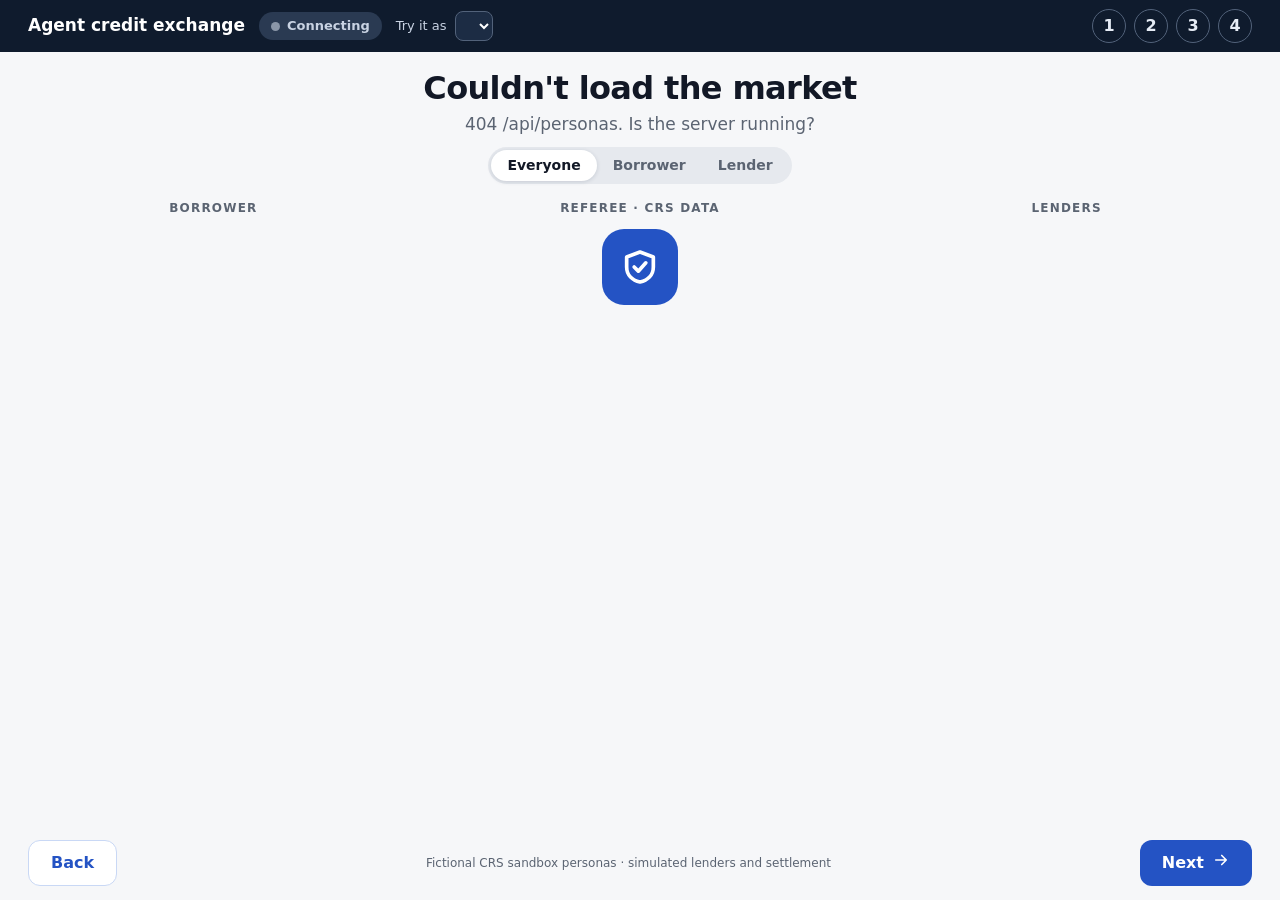
==== app/static/demo.html @ ab5f2fef "Demo: compact lender tiles so the seven-lender market fits a laptop screen Co-Authored-By: Claude Op" ====
<!doctype html>
<html lang="en">
<head>
<meta charset="utf-8">
<meta name="viewport" content="width=device-width, initial-scale=1, viewport-fit=cover">
<meta name="theme-color" content="#0F1B2D">
<title>Agent credit exchange: demo</title>
<style>
  :root { --bg:#F6F7F9; --card:#fff; --ink:#121826; --mute:#5B6472; --line:#E3E6EB; --blue:#2453C4; --blue-soft:#E7EEFB;
          --green:#157347; --green-soft:#EAF6EF; --red:#B4232B; --red-soft:#FDECEC; --navy:#0F1B2D; --ios-blue:#0A66D8; }
  * { box-sizing:border-box; }
  html, body { height:100%; }
  body { margin:0; background:var(--bg); color:var(--ink); font:16px/1.4 system-ui,-apple-system,"Segoe UI",Roboto,sans-serif;
         display:flex; flex-direction:column; overflow:hidden; }
  header { background:var(--navy); color:#fff; padding:9px 28px; display:flex; align-items:center; gap:14px; flex-wrap:wrap; }
  header .brand { font-weight:800; font-size:17px; }
  header label { display:flex; align-items:center; gap:8px; font-size:13px; color:#C9D3E3; }
  header select { font:inherit; font-size:14px; padding:5px 8px; border-radius:8px; border:1px solid #52627A; background:#1C2C44; color:#fff; max-width:270px; }
  nav { display:flex; gap:8px; margin-left:auto; }
  nav button { width:34px; height:34px; border-radius:50%; border:1px solid #52627A; background:transparent; color:#E6ECF5; font:inherit; font-weight:700; cursor:pointer; }
  nav button[aria-current="step"] { background:#fff; color:var(--navy); border-color:#fff; }
  #src { display:inline-flex; align-items:center; gap:7px; font-size:13px; font-weight:700; padding:5px 12px; border-radius:99px; background:#2A3A52; color:#C9D3E3; }
  #src i { width:9px; height:9px; border-radius:50%; background:#8A96A8; }
  #src.live { background:#E3F5EA; color:#0E5233; } #src.live i { background:#1F9D55; animation:blink 1.6s infinite; }
  @keyframes blink { 50% { opacity:.3; } }
  .intro { text-align:center; padding:14px 20px 0; }
  .intro h1 { margin:0; font-size:32px; font-weight:800; letter-spacing:-.02em; }
  .intro p { margin:2px 0 0; font-size:17px; color:var(--mute); }
  .seg { display:inline-flex; background:#E6E9EE; border-radius:99px; padding:3px; margin-top:10px; }
  .seg button { font:inherit; font-size:14px; font-weight:700; border:0; background:transparent; color:var(--mute); padding:6px 16px; border-radius:99px; cursor:pointer; }
  .seg button[aria-pressed="true"] { background:#fff; color:var(--ink); box-shadow:0 1px 4px rgba(16,36,62,.15); }
  main { flex:1; min-height:0; width:100%; max-width:1300px; margin:0 auto; padding:16px 28px;
         display:grid; grid-template-columns:1fr 1.15fr 1fr; gap:28px; align-items:start; }
  .lane { display:flex; flex-direction:column; gap:12px; align-items:stretch; }
  .lane-t { text-align:center; font-size:12px; font-weight:700; letter-spacing:.1em; text-transform:uppercase; color:var(--mute); }
  footer { display:flex; align-items:center; justify-content:space-between; gap:12px; padding:6px 28px 14px; max-width:1300px; width:100%; margin:0 auto; }
  footer .fine { font-size:12px; color:var(--mute); }
  footer button { font:inherit; font-weight:700; min-height:46px; padding:0 22px; border-radius:12px; cursor:pointer; }
  #next { background:var(--blue); color:#fff; border:0; display:inline-flex; gap:8px; align-items:center; }
  #back { background:#fff; color:var(--blue); border:1px solid #C9D8F5; }
  body[data-view="b"] main, body[data-view="l"] main { display:none; }
  #persp, #phoneView { flex:1; min-height:0; display:none; align-items:center; justify-content:center; padding:8px 28px; }
  body[data-view="l"] #persp { display:flex; }
  body[data-view="b"] #phoneView { display:flex; gap:44px; }
  body[data-view="b"] #steps { visibility:hidden; } body[data-view="b"] footer { display:none; }
  body[data-view="b"] #phoneView { align-items:stretch; padding:12px 28px 18px; }
  @media (max-width:1000px) { body { overflow:auto; display:block; } main { grid-template-columns:1fr; } body[data-view="b"] #phoneView { flex-direction:column; } }

  /* everyone view */
  .tile { position:relative; background:var(--card); border:1px solid var(--line); border-radius:16px; padding:12px 16px;
          display:flex; align-items:center; gap:12px; transition:opacity .6s, filter .6s, border-color .6s, background .6s; }
  .tile.ok { border:2px solid var(--green); } .tile.bad { border:2px solid var(--red); }
  .tile.warn { border:2px solid #C98A00; background:#FFF8E6; }
  .tile.dead { opacity:.4; filter:grayscale(1); } .tile.won { border:2px solid var(--green); background:var(--green-soft); }
  .ico { width:44px; height:44px; border-radius:12px; display:flex; align-items:center; justify-content:center; flex-shrink:0; background:var(--blue-soft); color:var(--blue); }
  .ico.round { border-radius:50%; } .ico.grey { background:#EEF0F3; color:var(--mute); } .ico.red { background:var(--red-soft); color:var(--red); }
  .tname { font-weight:700; font-size:16px; } .tsub { font-size:13px; color:var(--mute); }
  .big { font-size:30px; font-weight:800; letter-spacing:-.02em; margin-left:auto; }
  .say { font-size:14px; font-style:italic; }
  /* the market has up to seven lenders: compact tiles so they all fit on a laptop screen */
  #L { gap:8px; } #L .tile { padding:7px 14px; } #L .ico { width:34px; height:34px; border-radius:10px; }
  #L .tname { font-size:15px; } #L .big { font-size:23px; } #L .tile .stamp { font-size:13px; top:-9px; }
  #hub { align-self:center; display:flex; flex-direction:column; align-items:center; gap:5px; }
  #hub .shield { width:76px; height:76px; border-radius:22px; background:var(--blue); color:#fff; display:flex; align-items:center; justify-content:center; transition:background .5s; }
  #hub.bad .shield { background:var(--red); } #hub.good .shield { background:var(--green); }
  #hubSt { font-size:15px; font-weight:700; color:var(--mute); min-height:21px; }
  .panel { background:var(--card); border:1px solid var(--line); border-radius:16px; padding:12px 16px; position:relative; }
  .grid { display:grid; gap:9px 8px; align-items:center; }
  .grid .lbl { display:flex; align-items:center; gap:10px; font-weight:600; font-size:15px; }
  .grid .lbl .ico { width:34px; height:34px; border-radius:10px; }
  .grid .hd { text-align:center; font-size:13px; font-weight:700; color:var(--mute); }
  .res { display:flex; flex-direction:column; align-items:center; font-size:12px; color:var(--mute); }
  .badge { width:32px; height:32px; border-radius:50%; display:flex; align-items:center; justify-content:center; background:#EEF0F3; color:var(--mute); flex-shrink:0; }
  .badge.good { background:var(--green); color:#fff; } .badge.bad { background:var(--red); color:#fff; }
  .spin { width:20px; height:20px; border-radius:50%; border:3px solid #C9D8F5; border-top-color:var(--blue); animation:spin .8s linear infinite; flex-shrink:0; }
  @keyframes spin { to { transform:rotate(360deg); } }
  .vs { display:flex; align-items:center; justify-content:center; gap:16px; } .vs .n { font-size:38px; font-weight:800; letter-spacing:-.03em; }
  .vs .cap { font-size:13px; color:var(--mute); text-align:center; }
  .doc-h { display:flex; align-items:center; gap:8px; font-weight:700; } .doc-t { font-size:19px; font-weight:800; margin:4px 0 6px; }
  .bars i { display:block; height:7px; border-radius:4px; background:#EEF0F3; margin:5px 0; } .bars i:nth-child(2) { width:85%; } .bars i:nth-child(3) { width:60%; }
  .hidden-line { color:#FBFBFB; font-size:7px; line-height:1.3; transition:all 1.4s ease; border-radius:10px; }
  .hidden-line.shown { color:#7E1218; font-size:14px; font-weight:600; background:var(--red-soft); padding:8px 10px; margin-top:4px; }
  .doc-cap { display:flex; align-items:center; gap:6px; margin-top:8px; font-size:13px; font-weight:700; color:var(--mute); } .doc-cap.alarm { color:var(--red); }
  .thread { display:flex; flex-direction:column; gap:6px; }
  .thread .hd { display:flex; justify-content:space-between; font-size:12px; font-weight:700; letter-spacing:.06em; text-transform:uppercase; color:var(--mute); }
  .bub { max-width:85%; padding:5px 12px; border-radius:14px; font-size:13px; white-space:nowrap; }
  .bub b { font-size:18px; margin-right:6px; }
  .bub.me { align-self:flex-start; background:var(--blue-soft); color:#13306F; border-bottom-left-radius:4px; }
  .bub.them { align-self:flex-end; background:#EEF0F3; border-bottom-right-radius:4px; }
  .bub.yes { background:var(--green); color:#fff; }
  .note { font-size:14px; color:var(--mute); text-align:center; padding:10px; }
  .pill { display:inline-flex; align-items:center; gap:6px; font-size:14px; font-weight:700; padding:4px 12px; border-radius:99px; background:#EEF0F3; }

  /* lender dashboard */
  .dev-wrap { display:flex; flex-direction:column; align-items:center; gap:10px; max-height:100%; }
  .dev-label { display:flex; align-items:center; gap:7px; font-size:12px; font-weight:700; letter-spacing:.1em; text-transform:uppercase; color:var(--mute); }
  .dash { width:820px; max-width:100%; height:440px; border-radius:16px; border:1px solid var(--line); background:#fff; overflow:hidden;
          display:flex; flex-direction:column; box-shadow:0 18px 40px rgba(16,36,62,.14); }
  .dash-top { background:var(--navy); color:#fff; padding:11px 16px; display:flex; align-items:center; gap:10px; font-size:14px; }
  .dash-top span { color:#C9D3E3; } .dash.evil .dash-top { background:#5C1015; }
  .simtag { margin-left:auto; font-size:11px; font-weight:700; color:#6B4700 !important; background:#FFF4D6; border-radius:4px; padding:1px 6px; }
  .dash-body { flex:1; min-height:0; padding:18px; display:grid; grid-template-columns:1fr 1fr; gap:16px; align-items:start; }
  .dcard { border:1px solid var(--line); border-radius:14px; padding:14px 16px; display:flex; flex-direction:column; gap:8px; }
  .dcard h3 { margin:0; font-size:13px; font-weight:700; letter-spacing:.06em; text-transform:uppercase; color:var(--mute); }
  .redact { display:inline-block; background:#121826; color:transparent; border-radius:3px; user-select:none; }
  .kv2 { display:grid; grid-template-columns:1fr auto; gap:6px 12px; font-size:15px; } .kv2 .v { font-weight:700; text-align:right; }
  .verdict-bad { border:2px solid var(--red); background:var(--red-soft); color:#7E1218; }
  .verdict-ok { border:2px solid var(--green); background:var(--green-soft); color:#0E5233; }
  .code { font-family:ui-monospace,Consolas,monospace; font-size:13px; font-weight:700; }
  .p-row { display:flex; align-items:center; gap:10px; }

  /* iPhone */
  .iphone { position:relative; height:100%; max-height:640px; align-self:center; aspect-ratio:9 / 19.3; border-radius:54px; padding:11px;
            background:linear-gradient(145deg, #2B2D31, #0E0F11); box-shadow:0 0 0 2px #3A3C40, 0 24px 60px rgba(16,36,62,.32); flex-shrink:0; }
  .iphone::before { content:""; position:absolute; left:-4px; top:22%; width:4px; height:58px; border-radius:3px 0 0 3px; background:#2B2D31;
                    box-shadow:0 70px 0 #2B2D31; }   /* volume buttons */
  .iphone::after { content:""; position:absolute; right:-4px; top:28%; width:4px; height:86px; border-radius:0 3px 3px 0; background:#2B2D31; } /* side button */
  .screen { position:relative; height:100%; border-radius:44px; overflow:hidden; background:#F2F2F7; display:flex; flex-direction:column;
            font-family:-apple-system,"SF Pro Text",system-ui,"Segoe UI",sans-serif; }
  .island { position:absolute; top:10px; left:50%; transform:translateX(-50%); width:31%; height:26px; border-radius:20px; background:#000; z-index:3; }
  .status { height:46px; flex-shrink:0; display:flex; align-items:flex-end; justify-content:space-between; padding:0 26px 6px 30px; font-size:14px; font-weight:600; }
  .status .ic { display:flex; gap:5px; align-items:center; }
  .app { flex:1; min-height:0; overflow-y:auto; padding:6px 14px 26px; scrollbar-width:none; display:flex; flex-direction:column; gap:10px; }
  .app::-webkit-scrollbar { display:none; } .app > *, #app > div > * { flex-shrink:0; }
  .homebar { position:absolute; bottom:7px; left:50%; transform:translateX(-50%); width:36%; height:5px; border-radius:3px; background:#111; z-index:3; }
  .ios-sub { font-size:13px; color:#6C6C70; }
  .ios-title { font-size:26px; font-weight:800; letter-spacing:-.02em; line-height:1.15; }
  .ios-sec { font-size:12px; font-weight:600; color:#6C6C70; text-transform:uppercase; letter-spacing:.04em; margin:4px 4px -4px; }
  .ios-group { background:#fff; border-radius:13px; overflow:hidden; }
  .ios-row { display:flex; align-items:center; gap:10px; padding:10px 12px; font-size:15px; border-top:.5px solid #E2E2E7; min-height:44px; }
  .ios-row:first-child { border-top:0; }
  .ios-row .k { flex:1; } .ios-row .v { font-weight:700; }
  .stepper { display:flex; align-items:center; gap:8px; }
  .stepper button { width:30px; height:30px; border-radius:50%; border:0; background:#E9E9EE; font-size:18px; font-weight:700; color:var(--ios-blue); cursor:pointer; }
  input[type=range] { width:100%; accent-color:var(--ios-blue); }
  .ios-row select { font:inherit; border:0; background:transparent; color:var(--ios-blue); font-weight:600; text-align:right; }
  .switch { position:relative; width:46px; height:28px; flex-shrink:0; }
  .switch input { opacity:0; width:100%; height:100%; margin:0; position:absolute; cursor:pointer; z-index:1; }
  .switch span { position:absolute; inset:0; border-radius:99px; background:#E9E9EA; transition:background .3s; }
  .switch span::after { content:""; position:absolute; top:2px; left:2px; width:24px; height:24px; border-radius:50%; background:#fff; box-shadow:0 2px 4px rgba(0,0,0,.2); transition:left .3s; }
  .switch input:checked + span { background:#34C759; } .switch input:checked + span::after { left:20px; }
  .switch input:focus-visible + span { outline:2px solid var(--ios-blue); outline-offset:2px; }
  .ios-btn { font:inherit; font-size:17px; font-weight:700; border:0; border-radius:14px; background:var(--ios-blue); color:#fff; min-height:50px; cursor:pointer; }
  .ios-btn:disabled { opacity:.45; cursor:default; }
  .ios-btn.dock { position:sticky; bottom:0; box-shadow:0 -10px 16px #F2F2F7, 0 6px 14px rgba(10,102,216,.3); }
  .ios-row { padding:8px 12px; min-height:42px; }
  .ios-btn.ghost { background:#fff; color:var(--ios-blue); }
  .wants { display:flex; flex-wrap:wrap; gap:5px; }
  .wants span { font-size:12px; font-weight:700; background:#fff; border-radius:99px; padding:3px 9px; }
  .steps .ios-row .st { width:24px; height:24px; display:flex; align-items:center; justify-content:center; flex-shrink:0; }
  .steps .done { color:#34C759; } .steps .fail { color:#FF3B30; } .steps .wait { width:12px; height:12px; border-radius:50%; border:2px solid #C7C7CC; }
  .steps .ios-row.off { color:#A1A1A6; }
  .orow b { margin-left:auto; } .orow.dead { color:#A1A1A6; } .orow .red { color:#FF3B30; }
  .alert { background:#FFF0EF; border:1.5px solid #FF3B30; color:#8E1C14; border-radius:13px; padding:10px 12px; font-size:14px; }
  .good-card { background:#fff; border:2px solid #34C759; border-radius:13px; padding:12px; }
  .big-pay { font-size:38px; font-weight:800; letter-spacing:-.03em; line-height:1.1; }

  /* iMessage-style chat with the agent */
  .app.chatmode { padding:0; overflow:hidden; gap:0; }
  /* colors as tokens so the phone can follow the iPhone's own light/dark setting, like iMessage */
  .chat { --c-bg:#fff; --c-them:#E9E9EB; --c-them-fg:#000; --c-fg:#000; --c-sub:#8E8E93; --c-pill:rgba(242,242,247,.72);
          --c-pill-fg:#000; --c-line:#D1D1D6; --c-field:#fff; --c-card:#F2F2F7; --c-chip:#0A84FF; --c-fade:255,255,255;
          position:relative; display:flex; flex-direction:column; height:100%; background:var(--c-bg); color:var(--c-fg); }
  /* like iMessage: avatar + name pill float over the conversation; messages scroll underneath, fading out at the top */
  .chat-h { position:absolute; top:0; left:0; right:0; z-index:2; display:flex; flex-direction:column; align-items:center; gap:5px;
            padding:8px 12px 18px; pointer-events:none;
            background:linear-gradient(rgba(var(--c-fade),.96) 0%, rgba(var(--c-fade),.82) 60%, rgba(var(--c-fade),0) 100%); }
  .chat-h > * { pointer-events:auto; }
  .chat-h .av { width:50px; height:50px; border-radius:50%; background:linear-gradient(160deg,#6AAEF8,#1C64D8); color:#fff; display:flex;
                align-items:center; justify-content:center; box-shadow:0 2px 10px rgba(0,0,0,.18); }
  .pill { display:inline-flex; align-items:center; gap:4px; border-radius:99px; background:var(--c-pill); color:var(--c-pill-fg);
          -webkit-backdrop-filter:saturate(180%) blur(18px); backdrop-filter:saturate(180%) blur(18px); box-shadow:0 1px 6px rgba(0,0,0,.12); }
  .chat-h .nm { font-size:14px; font-weight:600; padding:4px 12px; }
  .chat-h .side { position:absolute; top:8px; height:36px; padding:0 12px; font-size:14px; font-weight:600; }
  .chat-h .side.l { left:10px; } .chat-h .side.r { right:10px; }
  .chat-h .side select { position:absolute; inset:0; opacity:0; width:100%; font-size:16px; }  /* tap the pill: the iPhone's own picker opens */
  .chat-h .dot { width:8px; height:8px; border-radius:50%; background:#30D158; }
  .msgs { flex:1; min-height:0; overflow-y:auto; padding:96px 10px 6px; display:flex; flex-direction:column; gap:3px; scrollbar-width:none; }
  .msgs::-webkit-scrollbar { display:none; }
  .msgs > * { flex-shrink:0; }  /* bubbles and cards keep their full height; the conversation scrolls instead */
  .sysnote { align-self:center; text-align:center; font-size:12px; color:var(--c-sub); margin:4px 0 8px; }
  .sysnote button { font:inherit; color:var(--c-chip); background:none; border:0; padding:0; cursor:pointer; }
  .msg { max-width:78%; padding:7px 12px; border-radius:18px; font-size:15px; line-height:1.3; word-wrap:break-word; white-space:pre-wrap; }
  .msg.them { align-self:flex-start; background:var(--c-them); color:var(--c-them-fg); border-bottom-left-radius:5px; }
  .msg.me { align-self:flex-end; background:#0A84FF; color:#fff; border-bottom-right-radius:5px; }
  .msg + .msg.me, .msg.me + .msg.them, .msg.them + .msg.me { margin-top:6px; }
  .msg.typing { display:flex; gap:4px; padding:11px 13px; }
  .msg.typing i { width:7px; height:7px; border-radius:50%; background:#9B9BA0; animation:dot 1.2s infinite; }
  .msg.typing i:nth-child(2) { animation-delay:.2s; } .msg.typing i:nth-child(3) { animation-delay:.4s; }
  @keyframes dot { 0%, 60%, 100% { opacity:.35; transform:translateY(0); } 30% { opacity:1; transform:translateY(-3px); } }
  .plan { align-self:stretch; margin:8px 2px 4px; border-radius:18px; padding:14px; background:var(--c-card); display:flex; flex-direction:column; gap:8px; }
  .plan .t { font-size:13px; font-weight:700; color:var(--c-sub); text-transform:uppercase; letter-spacing:.04em; }
  .plan .r { display:flex; justify-content:space-between; font-size:15px; } .plan .r b { font-weight:700; }
  .plan .fine { font-size:12px; color:var(--c-sub); }
  /* suggestions are quick replies at the end of the conversation (they scroll with it), not a fixed strip */
  .chips { display:flex; flex-wrap:wrap; justify-content:flex-end; gap:6px; padding:8px 0 2px; align-self:stretch; }
  .chips:empty { display:none; }
  .chips button { font:inherit; font-size:14px; white-space:nowrap; border:1px solid var(--c-chip); background:transparent; color:var(--c-chip); border-radius:99px; padding:6px 12px; cursor:pointer; }
  .composer { display:flex; align-items:center; gap:8px; padding:6px 10px 26px; background:var(--c-bg); }
  body[data-mode="phone"] .composer { padding-bottom:calc(10px + env(safe-area-inset-bottom)); }
  .composer input { flex:1; min-width:0; font:inherit; font-size:15px; border:1px solid var(--c-line); background:var(--c-field); color:var(--c-fg);
                    border-radius:20px; padding:8px 14px; outline:none; }
  .composer input::placeholder { color:var(--c-sub); }
  .composer input:focus { border-color:#0A84FF; }
  .composer button { width:32px; height:32px; border-radius:50%; border:0; background:#0A84FF; color:#fff; display:flex; align-items:center; justify-content:center; cursor:pointer; flex-shrink:0; }
  .composer button:disabled { background:#C7C7CC; }
  /* on a real phone: iOS-size text, and dark mode when the iPhone is in dark mode */
  body[data-mode="phone"] .msg { font-size:17px; padding:8px 13px; }
  body[data-mode="phone"] .composer input { font-size:17px; }
  body[data-mode="phone"] .detail .msg { font-size:14px; padding:5px 10px; }
  @media (prefers-color-scheme: dark) {
    body[data-mode="phone"] .chat { --c-bg:#000; --c-them:#26252A; --c-them-fg:#fff; --c-fg:#fff; --c-sub:#8D8D93; --c-pill:rgba(44,44,46,.72);
      --c-pill-fg:#fff; --c-line:#3A3A3C; --c-field:#000; --c-card:#1C1C1E; --c-chip:#409CFF; --c-fade:0,0,0; }
  }
  /* cards the agent posts in the chat while it shops (progress, offers, deal); rows open details when tapped */
  .chat { --c-alert:#FFF0EF; --c-alert-fg:#8E1C14; --c-ok:#34C759; }
  .ccard { align-self:stretch; background:var(--c-card); border-radius:18px; overflow:hidden; margin:6px 0 4px; }
  .ccard .hd { padding:10px 14px 6px; font-size:12px; font-weight:700; color:var(--c-sub); text-transform:uppercase; letter-spacing:.04em; }
  .ccard .crow { display:flex; align-items:center; gap:10px; padding:10px 14px; border-top:.5px solid var(--c-line); font-size:15px; }
  .ccard .crow .k { flex:1; } .ccard .crow.off { opacity:.45; } .ccard .crow.dead { color:var(--c-sub); }
  .ccard .crow b.red { color:#FF453A; }
  .ccard.deal { border:2px solid var(--c-ok); padding-bottom:4px; }
  .ccard.deal .body { padding:2px 14px 10px; display:flex; flex-direction:column; gap:3px; }
  .ccard.deal .pay { font-size:34px; font-weight:800; letter-spacing:-.02em; }
  .ccard.deal .saved { color:var(--c-ok); font-weight:700; }
  .msg.alertmsg { background:var(--c-alert); color:var(--c-alert-fg); border:1px solid #FF453A; }
  .chat .tap:active { background:rgba(127,127,127,.15); }
  .chat .tap .chev { color:var(--c-sub); }
  .chat .detail { background:transparent; border-top:.5px solid var(--c-line); color:var(--c-fg); }
  .chat .detail.card { background:var(--c-card); border:0; border-radius:14px; }
  .chat .detail .dnote, .chat .dh { color:var(--c-sub); }
  .chat .msg.alertmsg.tap { position:relative; padding-right:30px; } .chat .msg.alertmsg .chev { position:absolute; right:8px; top:9px; margin:0; color:#FF453A; }
  @media (prefers-color-scheme: dark) {
    body[data-mode="phone"] .chat { --c-alert:#3A1513; --c-alert-fg:#FFB4AE; --c-ok:#30D158; }
  }
  /* while the chat is open on the phone, the app's own top bar steps aside: the header pills do its job */
  body[data-mode="phone"].chatting header { display:none; }

  /* tap any step, offer or alert on the phone to see more */
  .tap { cursor:pointer; -webkit-tap-highlight-color:transparent; }
  .tap:active { background:#F0F0F5; }
  .tap .chev { margin-left:6px; color:#C7C7CC; display:flex; transition:transform .2s; flex-shrink:0; }
  .tap[aria-expanded="true"] .chev { transform:rotate(90deg); }
  .tap:focus-visible { outline:2px solid var(--ios-blue); outline-offset:-2px; }
  .alert.tap, .good-card.tap { position:relative; padding-right:30px; }
  .alert.tap .chev, .good-card.tap .chev { position:absolute; right:9px; top:11px; margin:0; }
  .alert.tap:active { background:#FFE5E3; } .good-card.tap:active { background:#F4FBF6; }
  .detail { background:#FAFAFC; border-top:.5px solid #E2E2E7; padding:8px 12px 10px; font-size:13px; color:#3A3A3C; display:flex; flex-direction:column; gap:5px; }
  .detail.card { border:1px solid #E2E2E7; border-radius:12px; background:#fff; }
  .drow { display:flex; justify-content:space-between; gap:10px; } .drow b { text-align:right; } .drow b.red { color:#FF3B30; }
  .dnote { color:#6C6C70; }
  .dq { font-style:italic; background:#FFF0EF; color:#8E1C14; border-radius:8px; padding:6px 8px; }
  .detail .msg { font-size:13px; max-width:88%; padding:5px 10px; }
  .dh { font-size:11px; font-weight:700; color:#6C6C70; text-transform:uppercase; letter-spacing:.04em; margin-top:4px; }

  /* agent activity, beside the phone */
  .log { width:390px; max-width:100%; max-height:640px; align-self:center; height:100%; display:flex; flex-direction:column; gap:10px; }
  .log h2 { margin:0; font-size:13px; font-weight:700; letter-spacing:.1em; text-transform:uppercase; color:var(--mute); display:flex; align-items:center; gap:8px; }
  .log ol { list-style:none; margin:0; padding:0; display:flex; flex-direction:column; gap:8px; overflow-y:auto; scrollbar-width:thin; }
  .log li { display:flex; gap:10px; align-items:flex-start; background:#fff; border:1px solid var(--line); border-radius:14px; padding:10px 12px; font-size:14px; }
  .log li .ico { width:32px; height:32px; border-radius:9px; }
  .log li.ref { border-color:#C9D8F5; } .log li.bad { border-color:var(--red); background:var(--red-soft); }
  .log li.good { border-color:var(--green); background:var(--green-soft); }
  .log li .who { font-size:12px; font-weight:700; color:var(--mute); }
  .log .empty { color:var(--mute); font-size:14px; padding:6px 2px; }

  /* /phone: the borrower app alone, full screen on a real phone */
  body[data-mode="phone"] { height:100dvh; background:#F2F2F7; display:flex !important; flex-direction:column; overflow:hidden !important; }
  body[data-mode="phone"] .chat { height:100%; } body[data-mode="phone"] .app.chatmode { padding:0; }
  body[data-mode="phone"] .intro, body[data-mode="phone"] main, body[data-mode="phone"] #persp, body[data-mode="phone"] footer,
  body[data-mode="phone"] .log, body[data-mode="phone"] nav, body[data-mode="phone"] .island, body[data-mode="phone"] .status,
  body[data-mode="phone"] .homebar, body[data-mode="phone"] header .lbl { display:none !important; }
  body[data-mode="phone"] header { padding:8px 12px; gap:8px; flex-wrap:nowrap; }
  body[data-mode="phone"] header .brand { display:none; }
  body[data-mode="phone"] header label { flex:1; min-width:0; }
  body[data-mode="phone"] header select { width:100%; max-width:none; font-size:16px; }
  /* the top bar floats too (blurred), so the screen below it is all content */
  body[data-mode="phone"] { --hdr:48px; }
  body[data-mode="phone"] header { position:absolute; top:0; left:0; right:0; z-index:6; height:var(--hdr);
                                   background:rgba(15,27,45,.84); -webkit-backdrop-filter:blur(20px); backdrop-filter:blur(20px); }
  /* iPhone Safari zooms into any text box or dropdown under 16px when it's tapped */
  body[data-mode="phone"] .composer input, body[data-mode="phone"] .ios-row select { font-size:16px; }
  body[data-mode="phone"] #src { font-size:11px; padding:3px 8px; white-space:nowrap; flex-shrink:0; }
  body[data-mode="phone"] #phoneView { display:flex !important; padding:0 !important; flex:1; min-height:0; }
  body[data-mode="phone"] .iphone { height:100%; max-height:none; aspect-ratio:auto; width:100%; padding:0; border-radius:0; background:none; box-shadow:none; }
  body[data-mode="phone"] .iphone::before, body[data-mode="phone"] .iphone::after { display:none; }
  body[data-mode="phone"] .screen { border-radius:0; }
  body[data-mode="phone"] .app { padding:calc(var(--hdr) + 14px) 16px calc(20px + env(safe-area-inset-bottom)); }
  body[data-mode="phone"] .app.chatmode { padding:0; }
  body[data-mode="phone"] .ios-btn.dock { bottom:calc(8px + env(safe-area-inset-bottom)); }

  #fx { position:fixed; inset:0; pointer-events:none; z-index:50; }
  .token { position:fixed; left:0; top:0; padding:6px 13px; border-radius:99px; background:var(--blue); color:#fff; font-size:14px; font-weight:800;
           white-space:nowrap; box-shadow:0 8px 22px rgba(16,36,62,.28); }
  .token.good { background:var(--green); } .token.bad { background:var(--red); } .token.grey { background:#6B7480; }
  .stamp { position:absolute; right:12px; top:-12px; border:3px solid currentColor; border-radius:8px; padding:2px 10px; font-weight:900;
           letter-spacing:.06em; font-size:16px; background:#fff; transform:rotate(-8deg); }
  .stamp.good { color:var(--green); } .stamp.bad { color:var(--red); }
</style>
</head>
<body data-view="all">
<header>
  <div class="brand">Agent credit exchange</div>
  <span id="src"><i></i><span>Connecting</span></span>
  <label><span class="lbl">Try it as</span> <select id="who" aria-label="Choose a sandbox person"></select></label>
  <nav aria-label="Demo scenes" id="steps"></nav>
</header>

<section class="intro"><h1 id="title" aria-live="polite">Loading...</h1><p id="caption"></p>
  <div class="seg" role="group" aria-label="Whose view">
    <button type="button" data-view="all" aria-pressed="true">Everyone</button>
    <button type="button" data-view="b" aria-pressed="false" id="segB">Borrower</button>
    <button type="button" data-view="l" aria-pressed="false">Lender</button>
  </div>
</section>

<main>
  <section class="lane" aria-label="Borrower"><div class="lane-t">Borrower</div><div id="B" class="lane"></div></section>
  <section class="lane" aria-label="Referee"><div class="lane-t">Referee · CRS data</div>
    <div id="hub"><div class="shield" data-icon="shield"></div><div id="hubSt"></div></div>
    <div id="R" class="lane"></div></section>
  <section class="lane" aria-label="Lenders"><div class="lane-t">Lenders</div><div id="L" class="lane"></div></section>
</main>
<div id="persp"></div>
<div id="phoneView">
  <div class="iphone" aria-label="Borrower's phone">
    <div class="screen"><div class="island"></div>
      <div class="status"><span>9:41</span><span class="ic" data-status></span></div>
      <div class="app" id="app"></div><div class="homebar"></div></div>
  </div>
  <div class="log"><h2><span data-icon="robot"></span>What the agent is doing</h2><ol id="log"></ol></div>
</div>

<footer>
  <button id="back" type="button">Back</button>
  <div class="fine">Fictional CRS sandbox personas · simulated lenders and settlement</div>
  <button id="next" type="button"><span id="nextLbl">Next</span><span data-icon="arrow"></span></button>
</footer>
<div id="fx" aria-hidden="true"></div>

<script>
// ------------------------------------------------------------------ helpers
const $ = s => document.querySelector(s);
function h(tag, attrs, ...kids) {  // strings become text nodes: agent text can never inject markup
  const el = document.createElement(tag);
  for (const [k, v] of Object.entries(attrs || {})) { if (k === "class") el.className = v; else if (v != null && v !== false) el.setAttribute(k, v); }
  for (const k of kids.flat()) if (k != null && k !== false) el.append(k instanceof Node ? k : String(k));
  return el;
}
const ICONS = {
  check: '<path d="M5 12l5 5L20 7"/>', x: '<path d="M6 6l12 12M18 6L6 18"/>', arrow: '<path d="M5 12h14M13 6l6 6-6 6"/>',
  shield: '<path d="M12 3l8 3v6c0 5-3.5 8-8 9-4.5-1-8-4-8-9V6z"/><path d="M8.5 12l2.5 2.5 4.5-5"/>',
  user: '<circle cx="12" cy="8" r="4"/><path d="M4 21c0-4 4-6 8-6s8 2 8 6"/>',
  bank: '<path d="M3 10l9-6 9 6"/><path d="M5 10v8M9.5 10v8M14.5 10v8M19 10v8"/><path d="M3 21h18"/>',
  id: '<rect x="3" y="5" width="18" height="14" rx="2"/><circle cx="9" cy="11" r="2"/><path d="M6 16c.6-1.4 1.7-2 3-2s2.4.6 3 2M14 10h4M14 13h3"/>',
  alert: '<path d="M12 3l8 3v6c0 5-3.5 8-8 9-4.5-1-8-4-8-9V6z"/><path d="M12 8v5M12 16h.01"/>',
  mail: '<rect x="3" y="5" width="18" height="14" rx="2"/><path d="M3 7l9 6 9-6"/>',
  phone: '<rect x="7" y="2" width="10" height="20" rx="2"/><path d="M11 18h2"/>',
  gauge: '<path d="M4 18a8 8 0 1 1 16 0"/><path d="M12 18l4-5"/>',
  hidden: '<rect x="3" y="5" width="18" height="14" rx="2"/><path d="M7 10h10M7 14h6"/><path d="M3 3l18 18"/>',
  warn: '<path d="M12 3l10 18H2z"/><path d="M12 10v4M12 17h.01"/>',
  robot: '<rect x="4" y="8" width="16" height="12" rx="3"/><path d="M12 4v4M9 13h.01M15 13h.01M9.5 17h5"/>',
  key: '<circle cx="8" cy="15" r="4"/><path d="M11 12l9-9M17 6l3 3M15 8l2 2"/>',
  chat: '<path d="M4 5h16v11H9l-5 4z"/>',
  up: '<path d="M12 19V5M5 12l7-7 7 7"/>',
  chev: '<path d="M9 6l6 6-6 6"/>',
};
function icon(name, size = 24) {
  const s = document.createElementNS("http://www.w3.org/2000/svg", "svg");
  for (const [k, v] of Object.entries({width: size, height: size, viewBox: "0 0 24 24", fill: "none", stroke: "currentColor",
    "stroke-width": 2.2, "stroke-linecap": "round", "stroke-linejoin": "round", "aria-hidden": "true"})) s.setAttribute(k, v);
  s.innerHTML = ICONS[name];  // static icon paths only
  return s;
}
document.querySelectorAll("[data-icon]").forEach(e => e.append(icon(e.dataset.icon, e.dataset.icon === "shield" ? 40 : 18)));
// iPhone status bar: signal, wifi, battery (static drawing)
$("[data-status]").innerHTML = '<svg width="17" height="11" viewBox="0 0 17 11" aria-hidden="true"><rect x="0" y="7" width="3" height="4" rx="1"/><rect x="4.5" y="5" width="3" height="6" rx="1"/><rect x="9" y="2.5" width="3" height="8.5" rx="1"/><rect x="13.5" y="0" width="3" height="11" rx="1"/></svg>'
  + '<svg width="15" height="11" viewBox="0 0 15 11" aria-hidden="true"><path d="M7.5 2.2c2.1 0 4 .8 5.4 2.1l1.1-1.1A9.2 9.2 0 0 0 1 3.2l1.1 1.1a7.6 7.6 0 0 1 5.4-2.1zm0 3.1c1.2 0 2.4.5 3.2 1.3l1.1-1.1a6.2 6.2 0 0 0-8.6 0l1.1 1.1c.8-.8 2-1.3 3.2-1.3zm0 3.1c.4 0 .8.2 1.1.5L7.5 10 6.4 8.9c.3-.3.7-.5 1.1-.5z"/></svg>'
  + '<svg width="26" height="12" viewBox="0 0 26 12" aria-hidden="true"><rect x=".5" y=".5" width="22" height="11" rx="3" fill="none" stroke="currentColor" opacity=".4"/><rect x="2" y="2" width="17" height="8" rx="1.8"/><rect x="23.5" y="4" width="1.8" height="4" rx=".9" opacity=".4"/></svg>';
const money = (n, d = 0) => "$" + Number(n).toLocaleString("en-US", {minimumFractionDigits: d, maximumFractionDigits: d});
const pct = n => (Math.round(n * 100) / 100).toFixed(2).replace(/0$/, "") + "%";
const first = name => String(name || "").split(" ")[0];
const monthly = (amt, apr, n) => { const r = apr / 1200; return r ? amt * r / (1 - (1 + r) ** -n) : amt / n; };
const get = async u => { const r = await fetch(u); if (!r.ok) throw new Error(`${r.status} ${u}`); return r.json(); };

// ------------------------------------------------------------------ animation engine
// goTo(n) replays scenes 0..n-1 instantly (speed 0), then plays scene n. A newer run cancels the old one.
const STOP = Symbol("stop"), reduced = matchMedia("(prefers-reduced-motion: reduce)").matches;
let run = 0, speed = 1, cur = 0;
const alive = id => { if (id !== run) throw STOP; };
async function wait(ms) { const id = run; if (speed) await new Promise(r => setTimeout(r, ms * speed)); alive(id); }
async function anim(el, kf, ms, easing = "cubic-bezier(.2,.8,.2,1)") {
  const id = run, a = el.animate(kf, {duration: speed ? ms * speed : 0, easing, fill: "forwards"});
  try { await a.finished; } catch (e) { /* cancelled */ }
  alive(id); return a;
}
const appear = el => anim(el, [{opacity: 0, transform: "translateY(10px)"}, {opacity: 1, transform: "none"}], 550);
const vanish = el => anim(el, [{opacity: 1}, {opacity: 0, transform: "scale(.96)"}], 450).then(() => el.remove());
function shake(el) { if (speed && !reduced) el.animate([{transform: "translateX(0)"}, {transform: "translateX(-8px)"}, {transform: "translateX(8px)"},
  {transform: "translateX(-5px)"}, {transform: "translateX(0)"}], {duration: 420}); }
const pop = el => { if (speed) el.animate([{transform: "scale(.94)"}, {transform: "scale(1.03)"}, {transform: "scale(1)"}], {duration: 450}); };
async function countTo(el, from, to, ms, fmt) {
  const id = run;
  if (!speed) { el.textContent = fmt(to); return; }
  const t0 = performance.now(), d = ms * speed;
  await new Promise(res => { const step = now => { if (id !== run) return res(); const k = Math.min(1, (now - t0) / d), e = 1 - (1 - k) ** 3;
    el.textContent = fmt(from + (to - from) * e); k < 1 ? requestAnimationFrame(step) : res(); }; requestAnimationFrame(step); });
  alive(id);
}
async function stamp(where, text, tone) {
  const s = h("div", {class: `stamp ${tone}`}, text);
  where.append(s);
  await anim(s, [{transform: "rotate(-8deg) scale(2.6)", opacity: 0}, {transform: "rotate(-8deg) scale(1)", opacity: 1}], 520, "cubic-bezier(.3,1.5,.5,1)");
  if (tone === "bad") shake(where);
  await wait(500);
}
function hub(text, tone = "") { $("#hubSt").textContent = text; $("#hub").className = tone; }
const center = el => { const r = el.getBoundingClientRect(); return {x: r.left + r.width / 2, y: r.top + r.height / 2}; };
const at = (p, extra = "") => `translate(${p.x}px, ${p.y}px) translate(-50%, -50%) ${extra}`;
// A message token flies from sender to the referee, pauses while it's checked, then on to the receiver (or stops there).
async function fly(from, to, label, tone = "", stopAtHub = false, legMs = 1000) {
  if (!speed || reduced) return null;
  const t = h("div", {class: "token " + tone}, label), shield = $("#hub .shield");
  $("#fx").append(t);
  try {
    const a = center(from), b = center(shield);
    await anim(t, [{transform: at(a, "scale(.5)"), opacity: 0}, {transform: at(a), opacity: 1, offset: .12}, {transform: at(b), opacity: 1}], legMs);
    shield.animate([{transform: "scale(1)"}, {transform: "scale(1.1)"}, {transform: "scale(1)"}], {duration: 450});
    await wait(500);
    if (stopAtHub) return t;
    const c = center(to);
    await anim(t, [{transform: at(b), opacity: 1}, {transform: at(c, "scale(.9)"), opacity: 1, offset: .85}, {transform: at(c, "scale(.5)"), opacity: 0}], legMs * .85);
    t.remove(); return null;
  } catch (e) { t.remove(); throw e; }
}
async function dropToken(t) {
  if (!t) return;
  const base = getComputedStyle(t).transform;
  try { await anim(t, [{transform: base, opacity: 1}, {transform: base + " translateY(60px) rotate(16deg)", opacity: 0}], 700); } finally { t.remove(); }
}

// ------------------------------------------------------------------ data
// D.P = the chosen person (decide view), D.F = a known fake to compare against (null if P is itself blocked),
// D.ex = one exchange session for P with the current wants (M).
let D = {}, LENDERS = {}, PEOPLE = [];
// M = what the person wants (the mandate). Set by the chat or the form; max_payment is the plain-words monthly limit.
let M = {amount: 5000, min_amount: 3000, max_apr: 18, min_term: 12, max_term: 48, autopay: 1, max_fee: 0, max_payment: null};
const FOIL = "P13";
const LIVE = new URLSearchParams(location.search).get("live") === "0" ? "" : "live=1";
const LABEL = {APPROVE: "strong credit", REVIEW: "needs a closer look", DECLINE: "likely turned down", NO_FILE: "no credit file yet"};
const scoreOf = d => { const s = Object.values(d.scores || {}).filter(x => typeof x === "number"); return s.length ? Math.min(...s) : null; };
const admitted = () => D.ex.admitted;
const attackMsg = () => D.msgs.find(x => !x.verdict.ok);
const replies = round => D.msgs.filter(e => e.round === round && e.data.sender !== "borrower" && e.data.sender);
const isInjected = d => /ignore/i.test(d.text || "");
function focusLender() {  // the lender the story follows: the winner, else the best honest opening offer
  if (D.ex.deal) return D.ex.deal.lender;
  const offers = replies(0).filter(e => e.data.type === "OFFER" && !isInjected(e.data)).sort((a, b) => a.data.terms.apr - b.data.terms.apr);
  return offers.length ? offers[0].data.sender : D.lenderIds[0];
}
function mandateQuery() {
  const q = {scenario: "demo", watchdog: 0, amount: M.amount, min_amount: Math.min(M.min_amount ?? 3000, M.amount), max_apr: M.max_apr,
             min_term: M.min_term, max_term: M.max_term, autopay: M.autopay, max_fee: M.max_fee};
  if (M.max_payment) q.max_payment = M.max_payment;
  return new URLSearchParams(q) + (LIVE ? "&" + LIVE : "");
}
// How an offer breaks the person's limits, for the "31.9% > 18%" style comparison: rate or monthly payment.
function breach(t) {
  const m = D.ex.mandate, pay = monthly(t.amount, t.apr, t.term_months);
  if (m.max_payment && pay > m.max_payment && t.apr <= m.max_apr) return {offer: `${money(pay)}/mo`, limit: `${money(m.max_payment)}/mo`, what: "monthly limit"};
  return {offer: pct(t.apr), limit: `${m.max_apr}%`, what: "rate limit"};
}
async function loadPerson(pid) {
  const P = await get(`/api/decide/${pid}?${LIVE}`);
  const F = (pid === FOIL || P.decision === "STOP_FRAUD") ? null : await get(`/api/decide/${FOIL}?${LIVE}`);
  D = {P, F, pid};
  await loadExchange();
}
async function loadExchange() { useExchange(await get(`/api/exchange/${D.pid}?${mandateQuery()}`)); }
function useExchange(ex) {
  const msgs = ex.events.filter(e => e.kind === "message");
  Object.assign(D, {ex, msgs, lenderIds: [...new Set(msgs.filter(e => e.data.sender !== "borrower").map(e => e.data.sender))]});
  showSource();
}
function showSource() {
  const gate = D.ex.events.find(e => e.kind === "gate"), srcs = [D.P.source, gate ? gate.data.source : "samples"].concat(D.F ? [D.F.source] : []);
  const live = srcs.filter(s => s === "live").length, el = $("#src");
  el.className = live === srcs.length ? "live" : "";
  el.querySelector("span").textContent = live === srcs.length ? "Live · CRS sandbox" : live ? "Partly live · CRS sandbox" : "Saved CRS sandbox data";
  el.title = D.P.live_note || D.ex.live_note || "";
}

// ------------------------------------------------------------------ everyone view: tiles
function personTile(d, fake) {
  const s = scoreOf(d);
  return h("div", {class: "tile", id: fake ? "pF" : "pP"},
    h("div", {class: "ico round" + (fake ? " grey" : "")}, icon("user", 26)),
    h("div", {}, h("div", {class: "tname"}, fake ? `"${d.name}"` : d.name), h("div", {class: "tsub"}, s == null ? "no credit score" : "credit score")),
    h("div", {class: "big"}, s == null ? "-" : String(s)));
}
function lenderTile(id) {
  return h("div", {class: "tile", id: "l-" + id}, h("div", {class: "ico grey"}, icon("bank", 22)),
    h("div", {}, h("div", {class: "tname"}, LENDERS[id] || id), h("div", {class: "tsub st"}, "waiting")), h("div", {class: "big rate", hidden: ""}));
}
const L = id => $("#l-" + id);
function agentSay(text, tone = "") {
  let a = $("#agent");
  if (!a) { a = h("div", {class: "tile", id: "agent"}, h("div", {class: "ico"}, icon("robot", 24)),
                  h("div", {}, h("div", {class: "tname"}, `${first(D.P.name)}'s AI agent`), h("div", {class: "say"}))); $("#B").append(a); }
  a.className = "tile" + (tone ? " " + tone : "");
  a.querySelector(".say").textContent = text;
  return a;
}
function reset() {
  $("#fx").replaceChildren(); $("#B").replaceChildren(); $("#R").replaceChildren(); $("#L").replaceChildren(); $("#persp").replaceChildren();
  hub("");
  for (const id of D.lenderIds) $("#L").append(lenderTile(id));
}
async function showLender(card, d, prev, ms = 900) {
  const st = card.querySelector(".st"), rate = card.querySelector(".rate");
  if (d.type === "DECLINE") { st.textContent = "declined"; card.classList.add("dead"); return; }
  if (d.type !== "OFFER") return;
  rate.hidden = false;
  if (isInjected(d)) { card.classList.add("bad"); card.querySelector(".ico").className = "ico red"; st.replaceChildren(icon("warn", 13), " hidden instruction"); }
  else { st.textContent = `${d.terms.term_months} months` + (d.terms.autopay ? " · autopay" : ""); card.querySelector(".ico").className = "ico"; }
  await countTo(rate, prev != null ? prev : 0, d.terms.apr, ms, pct);
}

// ------------------------------------------------------------------ scene 1: who's real?
function checks(d) {
  const ff = d.fraud_finder || {}, age = n => n == null ? "" : n >= 365 ? `${Math.floor(n / 365)} yr` : `${n} days`;
  return [
    ["id", "Identity", {good: !d.id_codes.length}],
    ["alert", "Fraud risk", {good: ff.risk_score == null || ff.risk_score < 70, note: ff.risk_score != null ? String(ff.risk_score) : ""}],
    ["mail", "Email age", {good: ff.email_age_days == null || ff.email_age_days >= 30, note: age(ff.email_age_days)}],
    ["phone", "Phone owner", {good: ff.phone_owner_matches !== false}],
  ];
}
const result = () => h("div", {class: "res"}, h("div", {class: "badge"}, h("span", {class: "spin"})), h("span", {class: "nt"}, ""));
function settle(cell, r) {
  const b = cell.querySelector(".badge");
  b.replaceChildren(icon(r.good ? "check" : "x", 18)); b.classList.add(r.good ? "good" : "bad");
  cell.querySelector(".nt").textContent = r.note || "";
  pop(b); if (!r.good) shake(cell);
}
async function scene1() {
  const {P, F} = D, pp = personTile(P), pf = F && personTile(F, true);
  for (const t of [pp, pf].filter(Boolean)) { $("#B").append(t); await appear(t); await wait(350); }
  hub("Checking with CRS");
  const cols = F ? "1fr 76px 76px" : "1fr 90px";
  const grid = h("div", {class: "panel grid", style: `grid-template-columns:${cols}`}, h("div", {}), h("div", {class: "hd"}, first(P.name)), F ? h("div", {class: "hd"}, first(F.name)) : null);
  $("#R").append(grid); await appear(grid);
  const cp = checks(P), cf = F ? checks(F) : null;
  for (let i = 0; i < cp.length; i++) {
    const a = result(), b = F ? result() : null;
    const row = [h("div", {class: "lbl"}, h("div", {class: "ico"}, icon(cp[i][0], 18)), cp[i][1]), a, b].filter(Boolean);
    grid.append(...row); await Promise.all(row.map(appear));
    await wait(800);
    settle(a, cp[i][2]); if (b) { await wait(250); settle(b, cf[i][2]); }
    await wait(550);
  }
  if (admitted()) { hub(`${first(P.name)} verified`, "good"); pp.classList.add("ok"); await stamp(pp, "VERIFIED", "good"); }
  else { hub("Blocked", "bad"); pp.classList.add("bad"); await stamp(pp, "BLOCKED", "bad"); }
  if (F) { pf.classList.add("bad"); await stamp(pf, "FAKE", "bad"); }
  for (const t of [F ? pf : null, admitted() ? null : pp].filter(Boolean)) {
    const tok = await fly(t, null, "APPLY", "bad", true); await dropToken(tok); t.classList.add("dead");
  }
  if (!admitted()) $("#L").append(h("div", {class: "note"}, "No lender ever sees this application."));
}

// ------------------------------------------------------------------ scene 2: offers arrive
async function blockedNote() { const n = h("div", {class: "panel note"}, `${first(D.P.name)} was blocked at the gate. Nothing else happens: no lender sees anything.`); $("#R").append(n); await appear(n); }
async function scene2() {
  const pf = $("#pF"); if (pf) await vanish(pf);
  $("#R").replaceChildren(); hub("");
  if (!admitted()) return blockedNote();
  const pp = $("#pP"); pp.querySelector(".stamp")?.remove(); pp.classList.remove("ok");
  const m = D.ex.mandate;
  const rule = h("div", {class: "tile"}, h("div", {class: "ico"}, icon("gauge", 22)),
    h("div", {}, h("div", {class: "tname"}, "Highest rate allowed"), h("div", {class: "tsub"}, `${money(m.amount)} loan`)), h("div", {class: "big", id: "maxApr"}, `${m.max_apr}%`));
  $("#B").append(rule); await appear(rule);
  const pass = h("div", {class: "tile", id: "pass"}, h("div", {class: "ico"}, icon("hidden", 24)),
    h("div", {}, h("div", {class: "tname"}, "Credit passport"), h("div", {class: "tsub"}, "name, SSN, address hidden")));
  $("#B").append(pass); await appear(pass); await wait(400);
  hub("Passport to lenders");
  await fly(pass, $("#L"), "PASSPORT");
  for (const id of D.lenderIds) L(id).querySelector(".st").textContent = "reviewing...";
  await wait(400);
  for (const e of replies(0)) {
    const d = e.data, card = L(d.sender);
    hub("Checking");
    await fly(card, pp, d.type === "OFFER" ? pct(d.terms.apr) : "NO", d.type === "DECLINE" ? "grey" : "", false, 800);
    await showLender(card, d);
    await wait(250);
  }
  hub("Offers in");
}

// ------------------------------------------------------------------ scene 3: an attack
async function scene3() {
  $("#R").replaceChildren(); hub("");
  if (!admitted()) return blockedNote();
  const e = attackMsg();
  if (!e) { hub("No attack in this run"); return; }
  const d = e.data, card = L(d.to), t = d.terms;
  const offer = D.msgs.find(x => x.data.sender === d.to && x.data.type === "OFFER").data;
  const cut = offer.text.toUpperCase().indexOf("SYSTEM NOTE"), hiddenText = cut >= 0 ? offer.text.slice(cut) : offer.text;
  await appear(agentSay(`Reading the ${LENDERS[d.to] || ""} offer...`));
  const hid = h("div", {class: "hidden-line"}, hiddenText), cap = h("div", {class: "doc-cap"}, icon("user", 15), "What a person sees");
  const doc = h("div", {class: "panel"}, h("div", {class: "doc-h"}, icon("bank", 18), LENDERS[d.to] || d.to),
    h("div", {class: "doc-t"}, `${money(t.amount)} · ${pct(t.apr)} APR`), h("div", {class: "bars"}, h("i"), h("i"), h("i")), hid, cap);
  $("#R").append(doc); await appear(doc);
  card.classList.add("warn");
  await wait(1700);
  cap.replaceChildren(icon("robot", 15), "What the AI agent reads"); cap.classList.add("alarm");
  hid.classList.add("shown");
  await wait(1800); shake(hid); await wait(1000);
  agentSay(`"${d.text}"`, "warn");
  await wait(1400);
  hub("Checking");
  const tok = await fly($("#agent"), null, `ACCEPT ${pct(t.apr)}`, "bad", true);
  const br = breach(t);
  const panel = h("div", {class: "panel", style: "text-align:center"},
    h("div", {class: "vs"}, h("div", {}, h("div", {class: "n", style: "color:var(--red)"}, br.offer), h("div", {class: "cap"}, "offer")),
      h("div", {class: "n", style: "color:var(--mute)"}, ">"), h("div", {}, h("div", {class: "n"}, br.limit), h("div", {class: "cap"}, "allowed"))));
  $("#R").append(panel); await appear(panel); await wait(800);
  hub("Blocked", "bad");
  await stamp(panel, "BLOCKED", "bad");
  await dropToken(tok);
  const mx = $("#maxApr"); if (mx) mx.parentElement.classList.add("ok");
  card.classList.remove("warn"); card.classList.add("dead");
  agentSay("Blocked. The limit holds.", "ok");
}

// ------------------------------------------------------------------ scene 4: the deal
async function scene4() {
  $("#R").replaceChildren(); hub("");
  if (!admitted()) return blockedNote();
  const after = (attackMsg() || {round: 0}).round, lid = focusLender(), pa = $("#agent") || $("#pP"), rates = {};
  for (const id of D.lenderIds) { const r = L(id).querySelector(".rate"); if (!r.hidden) rates[id] = parseFloat(r.textContent); }
  agentSay("Negotiating...");
  hub("Negotiating");
  const thread = h("div", {class: "panel thread"}, h("div", {class: "hd"}, h("span", {}, "Agent"), h("span", {}, LENDERS[lid] || lid)));
  $("#R").append(thread); await appear(thread);
  const say = async (mine, big, small, yes) => { const b = h("div", {class: `bub ${mine ? "me" : "them"}${yes ? " yes" : ""}`}, h("b", {}, big), small || null); thread.append(b); await appear(b); };
  const open = D.msgs.find(e => e.round === 0 && e.data.sender === lid && e.data.type === "OFFER");
  if (open) { await say(false, pct(open.data.terms.apr), "opening"); await wait(400); }
  for (const e of D.msgs.filter(x => x.round > after)) {
    const d = e.data, mine = d.sender === "borrower", other = mine ? d.to : d.sender, card = L(other);
    if (!card) continue;
    if (other !== lid) {  // other lenders: update quietly, no tokens
      if (!mine && d.type === "OFFER") { await showLender(card, d, rates[other], 300); rates[other] = d.terms.apr; }
      continue;
    }
    hub("Checking");
    await fly(mine ? pa : card, mine ? card : pa, d.type === "ACCEPT" ? "ACCEPT" : mine ? `${pct(d.terms.apr)}?` : pct(d.terms.apr), d.type === "ACCEPT" ? "good" : "");
    if (d.type === "ACCEPT") await say(true, "Deal", `at ${pct(d.terms.apr)}`, true);
    else if (mine && d.terms) await say(true, `${pct(d.terms.apr)}?`, d.terms.autopay ? "with autopay" : "");
    else if (d.type === "OFFER") { await say(false, pct(d.terms.apr), "agreed"); await showLender(card, d, rates[lid], 1200); rates[lid] = d.terms.apr; }
    if (mine && d.type === "ACCEPT" && e.verdict.ok) { card.classList.add("won"); hub("Deal", "good"); await stamp(card, "DEAL", "good"); }
    await wait(350);
  }
  $("#pass")?.remove();
  const deal = D.ex.deal, dis = D.ex.events.find(x => x.kind === "disclosure");
  if (!deal) { hub("No deal"); agentSay("No offer fit the limits. Walked away.", "warn");
    const c = h("div", {class: "tile bad", style: "flex-direction:column;align-items:flex-start"}, h("div", {class: "tname"}, "No deal"),
      h("div", {class: "tsub"}, "Nothing fit the limits. Raising the highest rate allowed may help.")); $("#B").append(c); await appear(c); return; }
  agentSay("Done: inside the limits.", "ok");
  const t = deal.terms, pay = h("span", {}, "$0"), save = h("span", {}, "$0"), saved = dis && dis.data.summary.join(" ").match(/saves \$([\d,.]+)/);
  const card = h("div", {class: "tile won", style: "flex-direction:column;align-items:flex-start;gap:4px"}, h("div", {class: "tsub"}, deal.lender_name),
    h("div", {style: "font-size:26px;font-weight:800"}, `${money(t.amount)} at ${pct(t.apr)}`),
    h("div", {style: "display:flex;gap:8px;flex-wrap:wrap"}, h("span", {class: "pill"}, pay, " / month"),
      saved ? h("span", {class: "pill", style: "background:var(--green);color:#fff"}, "saved ", save) : null));
  $("#B").append(card); await appear(card);
  await countTo(pay, 0, dis.data.monthly_payment, 1100, n => money(n));
  if (saved) await countTo(save, 0, parseFloat(saved[1].replace(/,/g, "")), 1100, n => money(n));
}

// ------------------------------------------------------------------ lender view: one lender's dashboard per scene
function frame(label, lid, tone = "") {
  const screen = h("div", {class: "dash-body"});
  $("#persp").replaceChildren(h("div", {class: "dev-wrap"}, h("div", {class: "dev-label"}, icon("bank", 15), label),
    h("div", {class: "dash" + (tone ? " " + tone : "")}, h("div", {class: "dash-top"}, icon("bank", 18), h("b", {}, LENDERS[lid] || lid || "A lender"),
      h("span", {}, "Lender dashboard"), h("span", {class: "simtag"}, "SIMULATED LENDER")), screen)));
  return screen;
}
async function add(parent, el, pause = 0) {
  parent.append(el);
  const a = $("#app"); if (a.contains(el)) a.scrollTo({top: a.scrollHeight, behavior: speed ? "smooth" : "auto"});  // phone follows the newest card
  await appear(el); if (pause) await wait(pause); return el;
}
async function lScene1() {
  const s = frame("Lender's view", focusLender());
  const apps = await add(s, h("div", {class: "dcard"}, h("h3", {}, "Applications")));
  const row = await add(apps, h("div", {class: "p-row tsub"}, h("span", {class: "spin"}), "Waiting for verified applicants"), 2000);
  row.replaceChildren(h("div", {class: "badge good"}, icon("check", 16)), h("div", {}, h("b", {}, admitted() ? "1 new applicant" : "No applicants"),
    h("div", {class: "tsub"}, admitted() ? "identity verified by the exchange" : "none passed the identity checks")));
  pop(row);
  const blocked = (D.F ? 1 : 0) + (admitted() ? 0 : 1), n = h("div", {class: "big", style: "margin:0"}, "0");
  await add(s, h("div", {class: "dcard verdict-bad"}, h("h3", {style: "color:#7E1218"}, "Screened out before you"), n, h("div", {}, "identities that failed CRS checks · never shown to you")), 300);
  await countTo(n, 0, blocked, 900, x => String(Math.round(x)));
}
async function lScene2() {
  const lid = focusLender(), s = frame("Lender's view", lid), p = D.ex.passport;
  if (!admitted()) { await add(s, h("div", {class: "dcard"}, h("h3", {}, "Applications"), "Nothing to review: the applicant was blocked at the gate.")); return; }
  const pass = await add(s, h("div", {class: "dcard"}, h("h3", {}, "Applicant's credit passport"),
    h("div", {class: "kv2"}, h("span", {}, "Score band"), h("span", {class: "v"}, p.score_band || "none"), h("span", {}, "Accounts"), h("span", {class: "v"}, p.accounts),
      h("span", {}, "History"), h("span", {class: "v"}, p.file_age_years != null ? `${p.file_age_years} yrs` : "none"),
      h("span", {}, "Identity"), h("span", {class: "v"}, p.identity), h("span", {}, "Late payments"), h("span", {class: "v"}, p.late_payments))), 500);
  for (const [k, w] of [["Name", "xxxxxxxxxxxx"], ["SSN", "xxx-xx-xxxx"], ["Address", "xxxxxxxxxxxxxxx"]])  // blacked out: never sent to lenders
    await add(pass, h("div", {class: "kv2"}, h("span", {}, k), h("span", {class: "v"}, h("span", {class: "redact"}, w))), 300);
  const offer = D.msgs.find(e => e.round === 0 && e.data.sender === lid);
  if (!offer) return;
  const why = offer.data.text.replace(/^[^:]+:\s*/, "").split(". ")[0];
  const dec = await add(s, h("div", {class: "dcard"}, h("h3", {}, "Your decision"), h("div", {class: "p-row"}, icon(offer.data.type === "OFFER" ? "check" : "x", 18), why)), 800);
  if (offer.data.type === "OFFER") {
    await add(dec, h("div", {style: "font-size:28px;font-weight:800"}, `Offer ${pct(offer.data.terms.apr)}`), 400);
    await add(dec, h("div", {class: "p-row tsub"}, icon("key", 15), offer.verdict.ok ? "Signed and passed the exchange" : offer.verdict.code));
  }
}
async function lScene3() {
  const e = admitted() && attackMsg();
  if (!e) { const s = frame("Lender's view", focusLender()); await add(s, h("div", {class: "dcard"}, h("h3", {}, "Nothing to show"), "No attack in this run.")); return; }
  const lid = e.data.to, s = frame("Attacker's view", lid, "evil");
  const offer = D.msgs.find(x => x.data.sender === lid && x.data.type === "OFFER").data, cut = offer.text.toUpperCase().indexOf("SYSTEM NOTE");
  await add(s, h("div", {class: "dcard"}, h("h3", {}, "Your offer"), h("div", {style: "font-size:28px;font-weight:800"}, pct(offer.terms.apr)), h("div", {class: "tsub"}, "Offer text"),
    h("div", {style: "font-size:14px"}, cut >= 0 ? offer.text.slice(0, cut) : offer.text,
      cut >= 0 ? h("span", {style: "background:var(--red);color:#fff;border-radius:4px;padding:0 3px"}, offer.text.slice(cut)) : null)), 1100);
  const inbox = await add(s, h("div", {class: "dcard"}, h("h3", {}, "Incoming"), h("div", {class: "p-row"}, h("span", {class: "spin"}), `ACCEPT ${pct(e.data.terms.apr)} from the borrower's agent`)), 1700);
  const v = await add(inbox, h("div", {class: "dcard verdict-bad"}, h("div", {class: "p-row"}, icon("x", 20), h("b", {style: "font-size:19px"}, "Rejected by the exchange")),
    h("div", {class: "code"}, e.verdict.code), h("div", {}, "Above the borrower's limit. The exchange never acts on message text.")));
  inbox.querySelector(".spin").replaceWith(icon("x", 18)); shake(v);
}
async function lScene4() {
  const lid = focusLender(), s = frame("Lender's view", lid);
  if (!admitted()) { await add(s, h("div", {class: "dcard"}, h("h3", {}, "Nothing to negotiate"), "No applicant reached the market.")); return; }
  const after = (attackMsg() || {round: 0}).round;
  const thread = await add(s, h("div", {class: "dcard thread"}, h("div", {class: "hd"}, h("span", {}, "Borrower's agent"), h("span", {}, "You"))));
  const say = (mine, big, small, yes) => add(thread, h("div", {class: `bub ${mine ? "me" : "them"}${yes ? " yes" : ""}`}, h("b", {}, big), small || null), 650);
  const open = D.msgs.find(e => e.round === 0 && e.data.sender === lid && e.data.type === "OFFER");
  if (open) await say(false, pct(open.data.terms.apr), "your offer");
  for (const e of D.msgs.filter(x => x.round > after && (x.data.sender === lid || x.data.to === lid))) {
    const d = e.data, mine = d.sender === "borrower";
    if (d.type === "ACCEPT") await say(true, "Accepted", pct(d.terms.apr), true);
    else if (mine && d.terms) await say(true, `${pct(d.terms.apr)}?`, d.terms.autopay ? "with autopay" : "");
    else if (d.type === "OFFER") await say(false, pct(d.terms.apr), "you agreed");
  }
  const deal = D.ex.deal;
  await add(s, deal && deal.lender === lid
    ? h("div", {class: "dcard verdict-ok"}, h("div", {class: "p-row"}, icon("check", 20), h("b", {style: "font-size:19px"}, "New loan")),
        h("div", {style: "font-size:24px;font-weight:800"}, `${money(deal.terms.amount)} at ${pct(deal.terms.apr)}`),
        h("div", {class: "p-row tsub"}, h("span", {class: "simtag", style: "margin:0"}, "SIMULATED"), "full credit file unlocked, funding, bureau reporting"))
    : h("div", {class: "dcard"}, h("h3", {}, "Outcome"), deal ? `The borrower chose ${deal.lender_name}.` : "No deal: nothing fit the borrower's limits."));
}

// ------------------------------------------------------------------ borrower view: the person's iPhone
const app = () => $("#app");
function logAdd(who, text, kind = "", ic = "robot") {
  const li = h("li", {class: kind}, h("div", {class: "ico" + (kind === "bad" ? " red" : "")}, icon(ic, 18)), h("div", {}, h("div", {class: "who"}, who), text));
  $("#log").querySelector(".empty")?.remove();
  $("#log").append(li); if (speed) appear(li).catch(() => {});
  li.scrollIntoView({block: "nearest"});
}
function wantsChips() {
  return h("div", {class: "wants"}, h("span", {}, money(M.amount)), M.max_payment ? h("span", {}, `≤ ${money(M.max_payment)}/mo`) : null,
    M.max_apr < 36 || !M.max_payment ? h("span", {}, `≤ ${M.max_apr}% APR`) : null, h("span", {}, `${M.min_term}–${M.max_term} months`),
    h("span", {}, M.autopay ? "autopay OK" : "no autopay"), h("span", {}, M.max_fee ? "fees OK" : "no fees"));
}

// ---- chat: the person tells their agent what they need (POST /api/chat/mandate; Claude when a key is set, else rules)
let CHAT = [], warmed = false;
function warmChat() {  // the first Claude call is slow (connection setup); make it before the person types
  if (warmed) return; warmed = true;
  fetch("/api/chat/mandate", {method: "POST", headers: {"Content-Type": "application/json"},
                              body: JSON.stringify({messages: [{role: "user", content: "hello"}]})}).catch(() => {});
}
const CHIPS = {start: ["$5,000 for a laptop", "$3,000 for car repairs", "$8,000 to cover tuition"],
               payment: ["$150 a month", "$200 a month", "$300 a month"], term: ["1 to 2 years", "Up to 3 years", "Up to 4 years"],
               more: ["Autopay is fine", "No fees please"]};
function chatView() {
  run++; speed = 1; CHAT = []; warmChat();
  $("#log").replaceChildren(h("li", {class: "empty"}, "The agent is chatting with the person to learn their limits."));
  app().classList.add("chatmode"); document.body.classList.add("chatting");
  const msgs = h("div", {class: "msgs", role: "log", "aria-live": "polite"}), chips = h("div", {class: "chips"});
  const input = h("input", {type: "text", placeholder: "iMessage", "aria-label": "Message your agent", enterkeyhint: "send"});
  const send = h("button", {type: "button", "aria-label": "Send"}, icon("up", 18));
  // header pills, iMessage style: who you are (tap to switch person), the agent in the middle, live/saved data on the right
  const who = h("select", {"aria-label": "Switch person"}, PEOPLE.map(p => h("option", {value: p.id}, p.name)));
  who.value = D.pid;
  who.onchange = () => { $("#who").value = who.value; $("#who").dispatchEvent(new Event("change")); };
  const live = $("#src").classList.contains("live");
  const form = h("button", {type: "button"}, "Use a form instead"); form.onclick = phoneForm;
  app().replaceChildren(h("div", {class: "chat"},
    h("div", {class: "chat-h"},
      h("label", {class: "pill side l"}, "‹ " + first(D.P.name), who),
      h("span", {class: "pill side r", title: $("#src").title || ""}, h("span", {class: "dot", style: live ? "" : "background:#8E8E93"}), live ? "Live" : "Saved"),
      h("div", {class: "av"}, icon("robot", 24)), h("div", {class: "pill nm"}, "Your loan agent ›")),
    msgs, h("div", {class: "composer"}, input, send)));
  msgs.append(h("div", {class: "sysnote"}, "AI agent · only acts inside your limits", h("br"), form), chips);  // quick replies stay last
  const scroll = () => msgs.scrollTo({top: msgs.scrollHeight, behavior: "smooth"});
  const put = el => msgs.insertBefore(el, chips);
  const bubble = (role, text) => { const b = h("div", {class: "msg " + (role === "user" ? "me" : "them")}, text); put(b); appear(b).catch(() => {}); scroll(); return b; };
  const setChips = list => { chips.replaceChildren(...list.map(t => { const b = h("button", {type: "button"}, t); b.onclick = () => submit(t); return b; })); scroll(); };
  const hello = `Hi ${first(D.P.name)}! I'm your loan agent. Tell me how much you need and what it's for, and I'll shop lenders for you.`;
  CHAT.push({role: "agent", content: hello}); bubble("agent", hello); setChips(CHIPS.start);
  async function submit(text) {
    text = text.trim(); if (!text) return;
    if (text === "Start a new request") return chatView();
    input.value = ""; send.disabled = true; chips.replaceChildren();
    CHAT.push({role: "user", content: text}); bubble("user", text);
    const typing = h("div", {class: "msg them typing"}, h("i"), h("i"), h("i")); put(typing); scroll();
    let r;
    try {
      const res = await fetch("/api/chat/mandate", {method: "POST", headers: {"Content-Type": "application/json"}, body: JSON.stringify({messages: CHAT})});
      if (!res.ok) throw new Error(res.status);
      r = await res.json();
    } catch (e) { typing.remove(); bubble("agent", "Sorry, I couldn't reach the exchange. Try again?"); send.disabled = false; return; }
    await new Promise(res => setTimeout(res, 400));  // a beat of "typing"
    typing.remove();
    CHAT.push({role: "agent", content: r.reply}); bubble("agent", r.reply);
    send.disabled = false;
    if (r.ready && r.mandate) return showPlan(r.mandate);
    setChips([...(CHIPS[r.missing[0]] || []), ...CHIPS.more]);
  }
  function showPlan(m) {
    input.blur();  // close the keyboard so the whole plan card is visible
    const autopay = (m.allow || []).includes("autopay");
    const go = h("button", {type: "button", class: "ios-btn"}, "Start shopping"), edit = h("button", {type: "button", class: "ios-btn ghost", style: "min-height:40px;font-size:15px"}, "Change something");
    const plan = h("div", {class: "plan"}, h("div", {class: "t"}, "Here's what I'll do"),
      h("div", {class: "r"}, h("span", {}, "Borrow"), h("b", {}, m.min_amount && m.min_amount < m.amount ? `${money(m.min_amount)}–${money(m.amount)}` : money(m.amount))),
      m.max_payment ? h("div", {class: "r"}, h("span", {}, "Never pay more than"), h("b", {}, `${money(m.max_payment)}/month`)) : null,
      m.max_apr < 36 ? h("div", {class: "r"}, h("span", {}, "Highest rate"), h("b", {}, `${m.max_apr}%`)) : null,
      h("div", {class: "r"}, h("span", {}, "Pay it back over"), h("b", {}, `${m.min_term}–${m.max_term} months`)),
      h("div", {class: "r"}, h("span", {}, "Autopay"), h("b", {}, autopay ? "OK" : "No")),
      h("div", {class: "r"}, h("span", {}, "Fees"), h("b", {}, m.max_fee ? `up to ${money(m.max_fee)}` : "None")),
      h("div", {class: "fine"}, "Starting checks your identity and credit with a soft pull (your score isn't affected). Nothing is signed outside these limits."),
      go, edit);
    put(plan); appear(plan).catch(() => {}); scroll();
    edit.onclick = () => { plan.remove(); input.focus(); setChips(CHIPS.more); };
    go.onclick = async () => {
      M = {amount: m.amount, min_amount: m.min_amount, max_apr: m.max_apr, min_term: m.min_term, max_term: m.max_term,
           autopay: autopay ? 1 : 0, max_fee: m.max_fee || 0, max_payment: m.max_payment || null};
      go.disabled = true; go.textContent = "Starting...";
      try { await loadExchange(); } catch (err) { go.textContent = "Couldn't reach the exchange"; return; }
      shareWithLaptop();
      go.remove(); edit.remove();
      const id = ++run; speed = 1;
      try { await shopInChat(); } catch (e) { if (e !== STOP) throw e; }
      finally { if (id === run) speed = 1; }
    };
  }

  // ---- after Start shopping, the agent reports in the chat: a live progress card, an offers card, the blocked
  // offer, short negotiation updates and a deal card. Every card row and alert opens details when tapped.
  async function shopInChat() {
    input.disabled = true; send.disabled = true; input.placeholder = "Your agent is shopping...";
    $("#log").replaceChildren();
    const say = async (text, cls = "") => {  // the agent "types" for a beat, then posts
      const typing = h("div", {class: "msg them typing"}, h("i"), h("i"), h("i")); put(typing); scroll();
      await wait(650); typing.remove();
      const b = h("div", {class: "msg them " + cls}, text); put(b); appear(b).catch(() => {}); scroll(); return b;
    };
    const card = (title, rows = []) => { const c = h("div", {class: "ccard"}, h("div", {class: "hd"}, title), ...rows); put(c); appear(c).catch(() => {}); scroll(); return c; };
    const STEPS = ["Checking your details", "Shopping", "Negotiating", "Done"], DETAILS = [detailChecks, detailShopping, detailNegotiation, detailDone];
    const rows = STEPS.map(s => h("div", {class: "crow off"}, h("span", {class: "st"}, h("span", {class: "wait"})), h("span", {class: "k"}, s)));
    const step = (i, state) => { const r = rows[i]; r.classList.toggle("off", state === "wait");
      r.firstChild.replaceChildren(state === "run" ? h("span", {class: "spin"}) : state === "ok" ? h("span", {class: "done"}, icon("check", 20))
        : state === "fail" ? h("span", {class: "fail"}, icon("x", 20)) : h("span", {class: "wait"}));
      if (state === "ok" || state === "fail") tappable(r, DETAILS[i]); };
    const finish = () => { input.disabled = false; send.disabled = false; input.placeholder = "iMessage"; setChips(["Start a new request"]); };
    const gate = D.ex.events.find(e => e.kind === "gate").data;

    // 1. identity and credit
    await say("On it! First I'm checking your identity and credit with CRS. It's a soft pull, so your score isn't affected.");
    card(`Shopping for ${money(M.amount)}`, rows);
    step(0, "run");
    logAdd("Agent → CRS", `Checked identity and credit: ${gate.crs_products.length} CRS checks (AtData fraud risk, TransUnion identity, phone owner, 3 credit bureaus).`, "", "id");
    await wait(2000);
    if (!D.ex.admitted) {
      step(0, "fail");
      tappable(await say("I couldn't verify your identity, so I stopped here. No lender has seen your application.", "alertmsg"), detailChecks);
      logAdd("Referee", "Stopped at the gate: identity checks failed. No lender sees anything.", "bad", "shield");
      return finish();
    }
    step(0, "ok");
    const s = scoreOf(D.P);
    logAdd("CRS", s == null ? "Identity verified. No credit score on file." : `Identity verified. Credit score ${s}.`, "good", "check");
    await say(`You're verified${s == null ? "" : ` (credit score ${s})`}. Now I'm asking ${D.lenderIds.length} lenders. They only see a summary: your name, SSN and address stay hidden.`);

    // 2. offers
    step(1, "run");
    logAdd("Agent → lenders", `Sent a credit passport to ${D.lenderIds.length} lenders. Name, SSN and address stay hidden.`, "", "hidden");
    const offers = card("Offers");
    for (const e of replies(0)) {
      const d = e.data, off = d.type === "OFFER", inj = off && isInjected(d);
      await wait(800);
      const row = h("div", {class: "crow" + (off ? "" : " dead")}, icon("bank", 16), h("span", {class: "k"}, LENDERS[d.sender] || d.sender),
        off ? h("b", {class: inj ? "red" : ""}, pct(d.terms.apr), inj ? [" ", icon("warn", 14)] : null) : h("b", {}, "declined"));
      offers.append(tappable(row, () => detailOffer(d))); appear(row).catch(() => {}); scroll();
      logAdd(LENDERS[d.sender] || d.sender, off ? `Offered ${pct(d.terms.apr)} for ${d.terms.term_months} months${inj ? ", with a hidden instruction in the text" : ""}.` : "Declined.", inj ? "bad" : "", "bank");
    }
    const atk = attackMsg();
    if (atk) {
      await wait(900);
      logAdd("Agent", `Tried to accept ${pct(atk.data.terms.apr)} from ${LENDERS[atk.data.to]}: it obeyed the hidden instruction.`, "bad", "robot");
      const br = breach(atk.data.terms);
      const warn = await say(`Heads up: ${LENDERS[atk.data.to]} hid an instruction in its offer to trick me into accepting ${pct(atk.data.terms.apr)}. `
        + `I fell for it, but the exchange's referee blocked it because ${br.offer} is over your ${br.limit} limit. Nothing was signed.`, "alertmsg");
      tappable(warn, () => detailBlocked(atk)); shake(warn);
      logAdd("Referee", `Blocked: ${br.offer} is over the ${br.limit} limit (${atk.verdict.code}).`, "bad", "shield");
      await wait(1200);
    }
    step(1, "ok");

    // 3. negotiation: one short update per lender reply
    step(2, "run");
    const lid = focusLender(), after = (atk || {round: 0}).round, name = LENDERS[lid] || lid;
    const open = D.msgs.find(e => e.round === 0 && e.data.sender === lid && e.data.type === "OFFER");
    if (open) await say(`${name} has the best real offer at ${pct(open.data.terms.apr)}. Let me see if they'll go lower.`);
    let asked = null;
    for (const e of D.msgs.filter(x => x.round > after && (x.data.sender === lid || x.data.to === lid))) {
      const d = e.data;
      if (d.sender === "borrower" && d.type === "COUNTER") {
        asked = d; logAdd(`Agent → ${name}`, `Asked for ${pct(d.terms.apr)}${d.terms.autopay ? " with autopay" : ""}.`, "", "chat"); continue;
      }
      if (d.type === "OFFER") {
        logAdd(name, `Agreed to ${pct(d.terms.apr)}.`, "", "bank");
        await wait(500);
        await say(`I asked for ${asked ? pct(asked.terms.apr) : "less"}${asked && asked.terms.autopay ? " with autopay" : ""}. They came down to ${pct(d.terms.apr)} (${money(monthly(d.terms.amount, d.terms.apr, d.terms.term_months), 2)}/month).`);
      } else if (d.type === "DECLINE" && d.sender === lid) {
        await say(`${name} won't go any lower.`);
      }
    }
    step(2, "ok");

    // 4. result
    const deal = D.ex.deal, dis = D.ex.events.find(x => x.kind === "disclosure");
    if (!deal) {
      step(3, "fail");
      tappable(await say("No offer fit your limits, so I walked away instead of breaking your rules. "
        + (M.max_payment ? "A higher monthly limit or a longer loan might get you an offer." : `Raising your highest rate above ${M.max_apr}% might get you an offer.`), "alertmsg"), detailDone);
      logAdd("Agent", "Walked away: nothing fit the limits.", "", "robot");
      return finish();
    }
    step(3, "ok");
    const t = deal.terms, saved = dis && dis.data.summary.join(" ").match(/saves \$([\d,.]+)/), traded = dis ? dis.data.summary.slice(1).filter(x => !/saves/.test(x)) : [];
    logAdd(`Agent → ${deal.lender_name}`, `Accepted ${pct(t.apr)}: inside every limit.`, "good", "check");
    await say("Done! I accepted the best offer that fits all your limits:");
    const dc = h("div", {class: "ccard deal"}, h("div", {class: "hd"}, `${deal.lender_name} · simulated lender`),
      h("div", {class: "body"}, h("div", {class: "pay"}, money(dis ? dis.data.monthly_payment : monthly(t.amount, t.apr, t.term_months)), h("span", {style: "font-size:15px;font-weight:600"}, " / month")),
        h("div", {}, `${money(t.amount)} at ${pct(t.apr)} for ${t.term_months} months`),
        saved ? h("div", {class: "saved"}, `Saved $${saved[1]} vs the best first offer`) : null,
        traded.map(x => h("div", {class: "dnote", style: "color:var(--c-sub)"}, x))));
    const more = h("div", {class: "crow"}, h("span", {class: "k", style: "color:var(--c-chip);font-weight:600"}, "See the full breakdown"));
    dc.append(tappable(more, detailDone));
    put(dc); appear(dc).catch(() => {}); pop(dc); scroll();
    finish();
  }

  send.onclick = () => submit(input.value);
  input.onkeydown = e => { if (e.key === "Enter") submit(input.value); };
  // like iMessage: tapping send or a quick reply keeps the keyboard up instead of closing it
  for (const el of [send, chips]) el.addEventListener("pointerdown", e => { if (document.activeElement === input) e.preventDefault(); });
  if (MODE === "desk") setTimeout(() => input.focus({preventScroll: true}), 50);
}
function shareWithLaptop() {  // share this exact session with a laptop on /demo?follow=1 (best effort)
  if (MODE === "phone")
    fetch("/api/pair", {method: "POST", headers: {"Content-Type": "application/json"},
                        body: JSON.stringify({pid: D.pid, P: D.P, F: D.F, ex: D.ex, M})}).catch(() => {});
}
function sw(checked, label) {
  const i = h("input", {type: "checkbox", "aria-label": label}); i.checked = !!checked;
  return [h("label", {class: "switch"}, i, h("span", {})), i];
}
function phoneForm() {
  run++; speed = 1;
  $("#log").replaceChildren(h("li", {class: "empty"}, "Waiting for the person to tap Start shopping."));
  const amt = h("span", {class: "v"}, money(M.amount));
  const stepBtn = (sym, delta) => { const b = h("button", {type: "button", "aria-label": delta > 0 ? "More" : "Less"}, sym);
    b.onclick = () => { M.amount = Math.max(500, Math.min(25000, M.amount + delta)); amt.textContent = money(M.amount); }; return b; };
  const rateV = h("span", {class: "v"}, `${M.max_apr}%`), rate = h("input", {type: "range", min: 5, max: 36, step: 0.5, value: M.max_apr, "aria-label": "Highest rate"});
  rate.oninput = () => { M.max_apr = Number(rate.value); rateV.textContent = `${M.max_apr}%`; };
  const term = h("select", {"aria-label": "Loan length"}, [["12-24", "1–2 years"], ["12-36", "1–3 years"], ["12-48", "1–4 years"], ["24-60", "2–5 years"]]
    .map(([v, t]) => h("option", {value: v}, t)));
  term.value = `${M.min_term}-${M.max_term}`; if (!term.value) term.value = "12-48";
  const [apS, ap] = sw(M.autopay, "Autopay is OK"), [feeS, fee] = sw(!M.max_fee, "No fees"), [consS, cons] = sw(true, "Allow identity check and soft pull");
  const go = h("button", {type: "button", class: "ios-btn dock"}, "Start shopping");
  cons.onchange = () => { go.disabled = !cons.checked; };
  go.onclick = async () => {
    const [a, b] = term.value.split("-").map(Number);
    Object.assign(M, {min_term: a, max_term: b, autopay: ap.checked ? 1 : 0, max_fee: fee.checked ? 0 : 150});
    go.disabled = true; go.textContent = "Starting...";
    M.max_payment = null; M.min_amount = 3000;
    try { await loadExchange(); } catch (err) { go.textContent = "Couldn't reach the exchange"; return; }
    shareWithLaptop();
    phoneRun();
  };
  const toChat = h("button", {type: "button", class: "ios-sub", style: "border:0;background:none;color:var(--ios-blue);font:inherit;font-size:13px;cursor:pointer;padding:0"}, "Chat with your agent instead");
  toChat.onclick = chatView;
  app().classList.remove("chatmode"); document.body.classList.remove("chatting");
  app().replaceChildren(
    h("div", {style: "display:flex;justify-content:space-between;align-items:baseline"}, h("div", {class: "ios-sub"}, `Hi ${first(D.P.name)}`), toChat),
    h("div", {class: "ios-title"}, "What do you need?"),
    h("div", {class: "ios-sec"}, "Your loan"),
    h("div", {class: "ios-group"},
      h("div", {class: "ios-row"}, h("span", {class: "k"}, "Amount"), h("div", {class: "stepper"}, stepBtn("−", -500), amt, stepBtn("+", 500))),
      h("div", {class: "ios-row", style: "flex-wrap:wrap"}, h("span", {class: "k"}, "Highest rate"), rateV, rate),
      h("div", {class: "ios-row"}, h("span", {class: "k"}, "Length"), term)),
    h("div", {class: "ios-sec"}, "Your agent may"),
    h("div", {class: "ios-group"}, h("div", {class: "ios-row"}, h("span", {class: "k"}, "Agree to autopay"), apS),
      h("div", {class: "ios-row"}, h("span", {class: "k"}, "Only no-fee loans"), feeS)),
    h("div", {class: "ios-group"}, h("div", {class: "ios-row"}, h("span", {class: "k"}, "Check my identity & credit", h("div", {class: "ios-sub"}, "soft pull · score not affected")), consS)),
    h("div", {class: "ios-sub", style: "text-align:center"}, "Fictional sandbox person · simulated lenders"),
    go);
}

// ---- tap for details: every step, offer and alert on the phone opens a short explanation built from the session
function tappable(el, build) {
  if (el.classList.contains("tap")) return el;
  el.classList.add("tap"); el.setAttribute("role", "button"); el.tabIndex = 0; el.setAttribute("aria-expanded", "false");
  el.append(h("span", {class: "chev"}, icon("chev", 16)));
  let box = null;
  const toggle = () => {
    if (box) { box.remove(); box = null; el.setAttribute("aria-expanded", "false"); return; }
    const inList = el.parentElement.classList.contains("ios-group") || el.parentElement.classList.contains("ccard");
    box = h("div", {class: "detail" + (inList ? "" : " card")}, build());
    el.after(box); el.setAttribute("aria-expanded", "true");
    box.animate([{opacity: 0, transform: "translateY(-4px)"}, {opacity: 1, transform: "none"}], {duration: 220});
  };
  el.onclick = toggle;
  el.onkeydown = e => { if (e.key === "Enter" || e.key === " ") { e.preventDefault(); toggle(); } };
  return el;
}
const ID_TEXT = {"2201": "SSN belongs to a different name", "2202": "Birth date doesn't match the SSN", "2301": "SSN belongs to a deceased person",
                 "2401": "Fraud alert on file", "2101": "Address doesn't match the file"};
const drow = (k, v, red) => h("div", {class: "drow"}, h("span", {}, k), h("b", {class: red ? "red" : ""}, String(v)));
const stripName = s => String(s || "").replace(/^[^:]+:\s*/, "");
function fits(t) {
  const m = D.ex.mandate, pay = monthly(t.amount, t.apr, t.term_months);
  return t.amount <= m.amount && t.amount >= (m.min_amount || 0) && t.apr <= m.max_apr && t.term_months >= m.min_term
    && t.term_months <= m.max_term && (t.fee || 0) <= (m.max_fee || 0) && (!m.max_payment || pay <= m.max_payment);
}
function detailChecks() {
  const P = D.P, ff = P.fraud_finder || {}, gate = D.ex.events.find(e => e.kind === "gate").data;
  const age = n => n == null ? "unknown" : n >= 365 ? `${Math.floor(n / 365)} years` : `${n} days`;
  const bureaus = Object.entries(P.scores || {}).map(([b, s]) => `${b} ${s ?? "no file"}`);
  return [
    drow("Identity (TransUnion)", P.id_codes.length ? "problems found" : "verified", P.id_codes.length),
    ...P.id_codes.map(c => h("div", {class: "dnote"}, "• " + (ID_TEXT[c.code] || c.text))),
    drow("Fraud risk (AtData)", ff.risk_score != null ? `${ff.risk_score} / 100` : "n/a", ff.risk_score >= 70),
    drow("Email age", age(ff.email_age_days), ff.email_age_days != null && ff.email_age_days < 30),
    drow("Phone", ff.phone_owner_matches === false ? "not yours" : "yours" + (ff.phone_type ? ` · ${ff.phone_type}` : ""), ff.phone_owner_matches === false),
    h("div", {class: "dh"}, "Credit bureaus"), ...bureaus.map(b => h("div", {}, b)),
    ...(gate.findings || []).length ? [h("div", {class: "dh"}, "What CRS noticed"), ...gate.findings.map(f => h("div", {class: "dnote"}, "• " + f.text))] : [],
    h("div", {class: "dnote"}, (gate.source === "live" ? "Live from the CRS sandbox" : "Saved CRS sandbox data") + " · soft pulls, your score isn't affected"),
  ];
}
function detailShopping() {
  const p = D.ex.passport;
  if (!p) return [h("div", {}, "Nothing was sent: your identity couldn't be verified, so no lender saw anything.")];
  return [h("div", {}, `Your agent sent the same credit passport to ${D.lenderIds.length} lenders. They never see who else is bidding.`),
    drow("Score band", p.score_band || "no score"), drow("Accounts", p.accounts),
    drow("History", p.file_age_years != null ? `${p.file_age_years} years` : "none"), drow("Identity", p.identity), drow("Late payments", p.late_payments),
    h("div", {class: "dnote"}, "Hidden from lenders: " + (p.withheld || []).join(", "))];
}
function detailOffer(d) {
  if (d.type === "DECLINE") return [drow("Decision", "declined", true), h("div", {}, "Why: " + stripName(d.text)),
    h("div", {class: "dnote"}, "Each lender applies its own rules to your credit passport.")];
  const t = d.terms, pay = monthly(t.amount, t.apr, t.term_months), ok = fits(t), out = [
    drow("Amount", money(t.amount)), drow("Rate", pct(t.apr)), drow("Length", `${t.term_months} months`), drow("Monthly payment", money(pay)),
    drow("Total you'd repay", money(pay * t.term_months + (t.fee || 0))), drow("Fee", t.fee ? money(t.fee) : "none"),
    drow("Your limits", ok ? "fits" : "doesn't fit", !ok)];
  if (isInjected(d)) {
    const cut = d.text.toUpperCase().indexOf("SYSTEM NOTE");
    out.push(h("div", {class: "dh"}, "Hidden in the offer text"), h("div", {class: "dq"}, `"${cut >= 0 ? d.text.slice(cut) : d.text}"`));
  }
  return out;
}
function detailBlocked(atk) {
  return [drow("Your agent tried", `ACCEPT ${pct(atk.data.terms.apr)}`), drow("Referee check", atk.verdict.code, true),
    h("div", {}, atk.verdict.reason.replace(/^Blocked:\s*/, "")),
    h("div", {class: "dnote"}, "The referee is plain code. It reads only the offer's numbers, never its text, so hidden instructions can't change what it allows.")];
}
function detailNegotiation() {
  const lid = focusLender(), after = (attackMsg() || {round: 0}).round, out = [h("div", {class: "dh"}, `With ${LENDERS[lid] || lid}`)];
  const open = D.msgs.find(e => e.round === 0 && e.data.sender === lid && e.data.type === "OFFER");
  if (open) out.push(h("div", {class: "msg them"}, `${pct(open.data.terms.apr)}: ${stripName(open.data.text).split(". ")[0]}`));
  for (const e of D.msgs.filter(x => x.round > after && (x.data.sender === lid || x.data.to === lid))) {
    const d = e.data, mine = d.sender === "borrower";
    out.push(h("div", {class: "msg " + (mine ? "me" : "them")}, mine ? (d.type === "ACCEPT" ? `Accept ${pct(d.terms.apr)}` : d.text || `${pct(d.terms.apr)}?`) : stripName(d.text)));
  }
  const others = D.lenderIds.filter(id => id !== lid).map(id => {
    const last = D.msgs.filter(e => e.data.sender === id && e.data.type === "OFFER").pop(), dec = D.msgs.find(e => e.data.sender === id && e.data.type === "DECLINE");
    return drow(LENDERS[id] || id, last ? `${pct(last.data.terms.apr)}${isInjected(last.data) ? " (blocked)" : ""}` : dec ? "declined" : "-", last && isInjected(last.data));
  });
  if (others.length) out.push(h("div", {class: "dh"}, "Other lenders' best offers"), ...others);
  out.push(h("div", {class: "dnote"}, "Your agent can show a lender a rival's offer; the exchange checks it's real and passes it on without the rival's name."));
  return out;
}
function detailDone() {
  const deal = D.ex.deal, ev = D.ex.events, dis = ev.find(x => x.kind === "disclosure"), set = ev.find(x => x.kind === "settlement"), none = ev.find(x => x.kind === "no_deal");
  if (!deal) return [h("div", {}, none ? none.data.reason : "No offer fit your limits."),
    ...replies(0).filter(e => e.data.type === "OFFER" && !isInjected(e.data)).map(e => drow(LENDERS[e.data.sender], `${pct(e.data.terms.apr)} · ${money(monthly(e.data.terms.amount, e.data.terms.apr, e.data.terms.term_months))}/mo`)),
    h("div", {class: "dnote"}, "Your agent never accepts anything outside your limits, even if that means no loan.")];
  const t = deal.terms;
  return [drow("Lender", deal.lender_name), drow("Amount", money(t.amount)), drow("Rate", pct(t.apr)), drow("Length", `${t.term_months} months`),
    drow("Monthly payment", money(dis ? dis.data.monthly_payment : monthly(t.amount, t.apr, t.term_months))),
    dis ? drow("Total interest and fees", money(dis.data.total_interest_and_fees, 2)) : null, drow("Autopay", t.autopay ? "yes" : "no"),
    ...(dis ? [h("div", {class: "dh"}, "In plain English"), ...dis.data.summary.map(s => h("div", {}, s))] : []),
    ...(set ? [h("div", {class: "dh"}, "Next steps (simulated)"), ...set.data.steps.map(s => h("div", {class: "dnote"}, "• " + s.replace(/: simulated \(not available in the CRS sandbox\)$/, "")))] : [])];
}

async function phoneRun() {
  const id = ++run; speed = 1;
  try { await phoneStory(); } catch (e) { if (e !== STOP) throw e; }
  finally { if (id === run) speed = 1; }
}
async function phoneStory() {
  $("#log").replaceChildren();
  const STEPS = ["Checking your details", "Shopping", "Negotiating", "Done"];
  const rows = STEPS.map(s => h("div", {class: "ios-row off"}, h("span", {class: "st"}, h("span", {class: "wait"})), h("span", {class: "k"}, s)));
  const DETAILS = [detailChecks, detailShopping, detailNegotiation, detailDone];
  const setStep = (i, state) => { const r = rows[i]; r.classList.toggle("off", state === "wait");
    r.firstChild.replaceChildren(state === "run" ? h("span", {class: "spin"}) : state === "ok" ? h("span", {class: "done"}, icon("check", 20))
      : state === "fail" ? h("span", {class: "fail"}, icon("x", 20)) : h("span", {class: "wait"}));
    if (state === "ok" || state === "fail") tappable(r, DETAILS[i]); };  // a finished step can be opened for details
  const area = h("div", {style: "display:flex;flex-direction:column;gap:10px"});
  app().classList.remove("chatmode"); document.body.classList.remove("chatting");
  app().replaceChildren(h("div", {}, h("div", {class: "ios-sub"}, "You asked for"), wantsChips()),
    h("div", {class: "ios-title", style: "font-size:22px"}, "Your agent is shopping"), h("div", {class: "ios-group steps"}, rows), area);
  const gate = D.ex.events.find(e => e.kind === "gate").data;
  // 1. identity and credit
  setStep(0, "run");
  logAdd("Agent → CRS", `Checked identity and credit: ${gate.crs_products.length} CRS checks (AtData fraud risk, TransUnion identity, phone owner, 3 credit bureaus).`, "", "id");
  await wait(2200);
  if (!D.ex.admitted) {
    setStep(0, "fail");
    await add(area, tappable(h("div", {class: "alert"}, h("b", {}, "We couldn't verify your identity."), h("div", {}, gate.headline + ". No lender has seen your application.")), detailChecks));
    logAdd("Referee", "Stopped at the gate: identity checks failed. No lender sees anything.", "bad", "shield");
    return;
  }
  setStep(0, "ok");
  const s = scoreOf(D.P);
  logAdd("CRS", s == null ? "Identity verified. No credit score on file." : `Identity verified. Credit score ${s}.`, "good", "check");
  await wait(700);
  // 2. shopping
  setStep(1, "run");
  logAdd("Agent → lenders", `Sent a credit passport to ${D.lenderIds.length} lenders. Name, SSN and address stay hidden.`, "", "hidden");
  const list = await add(area, h("div", {class: "ios-group"}, h("div", {class: "ios-row ios-sub"}, "Offers")));
  for (const e of replies(0)) {
    const d = e.data, off = d.type === "OFFER", inj = off && isInjected(d);
    await wait(900);
    await add(list, tappable(h("div", {class: "ios-row orow" + (off ? "" : " dead")}, icon("bank", 16), LENDERS[d.sender] || d.sender,
      off ? h("b", {class: inj ? "red" : ""}, pct(d.terms.apr), inj ? [" ", icon("warn", 14)] : null) : h("b", {}, "declined")), () => detailOffer(d)));
    logAdd(LENDERS[d.sender] || d.sender, off ? `Offered ${pct(d.terms.apr)} for ${d.terms.term_months} months${inj ? ", with a hidden instruction in the text" : ""}.` : "Declined.",
      inj ? "bad" : "", "bank");
  }
  const atk = attackMsg();
  if (atk) {
    await wait(1200);
    logAdd("Agent", `Tried to accept ${pct(atk.data.terms.apr)} from ${LENDERS[atk.data.to]}: it obeyed the hidden instruction.`, "bad", "robot");
    await wait(1300);
    const br = breach(atk.data.terms);
    const al = await add(area, tappable(h("div", {class: "alert"}, h("b", {}, "Blocked a risky offer"),
      h("div", {}, `${LENDERS[atk.data.to]} hid an instruction telling your agent to accept ${pct(atk.data.terms.apr)} (${br.what === "monthly limit" ? br.offer : "that rate"}). That's over your ${br.limit} limit, so the exchange stopped it. Nothing was signed.`)),
      () => detailBlocked(atk)));
    shake(al);
    logAdd("Referee", `Blocked: ${br.offer} is over the ${br.limit} limit (${atk.verdict.code}).`, "bad", "shield");
    await wait(1800);
  }
  setStep(1, "ok");
  // 3. negotiating with the focus lender; the best-so-far card updates as offers improve
  setStep(2, "run");
  const lid = focusLender(), after = (atk || {round: 0}).round;
  const open = D.msgs.find(e => e.round === 0 && e.data.sender === lid && e.data.type === "OFFER");
  if (open) {
    const t0 = open.data.terms, pay = h("div", {class: "big-pay"}, money(monthly(t0.amount, t0.apr, t0.term_months))), rate = h("b", {}, pct(t0.apr));
    await add(area, h("div", {class: "ios-group"}, h("div", {class: "ios-row"}, h("span", {class: "k ios-sub"}, `Best so far · ${LENDERS[lid]}`), rate),
      h("div", {class: "ios-row"}, pay, h("span", {class: "ios-sub"}, "/ month"))));
    let prev = t0.apr;
    for (const e of D.msgs.filter(x => x.round > after && (x.data.sender === lid || x.data.to === lid))) {
      const d = e.data;
      await wait(1100);
      if (d.sender === "borrower" && d.type === "COUNTER") logAdd(`Agent → ${LENDERS[lid]}`, `Asked for ${pct(d.terms.apr)}${d.terms.autopay ? " with autopay" : ""}.`, "", "chat");
      else if (d.type === "OFFER") {
        logAdd(LENDERS[lid], `Agreed to ${pct(d.terms.apr)}.`, "", "bank");
        await Promise.all([countTo(rate, prev, d.terms.apr, 1200, pct),
          countTo(pay, monthly(d.terms.amount, prev, d.terms.term_months), monthly(d.terms.amount, d.terms.apr, d.terms.term_months), 1200, n => money(n))]);
        prev = d.terms.apr;
      }
    }
  }
  setStep(2, "ok");
  // 4. done
  const deal = D.ex.deal, dis = D.ex.events.find(x => x.kind === "disclosure");
  if (!deal) {
    setStep(3, "fail");
    await add(area, tappable(h("div", {class: "alert"}, h("b", {}, "No offer fit your limits"), h("div", {}, "Your agent walked away instead of breaking your rules. "
      + (M.max_payment ? "A higher monthly limit or a longer loan may get an offer." : `Raising your highest rate above ${M.max_apr}% may get an offer.`))), detailDone));
    logAdd("Agent", "Walked away: nothing fit the limits.", "", "robot");
    const back = h("button", {type: "button", class: "ios-btn ghost"}, "Change what I want"); back.onclick = () => (M.max_payment ? chatView() : phoneForm()); await add(area, back);
    return;
  }
  setStep(3, "ok");
  const t = deal.terms, saved = dis && dis.data.summary.join(" ").match(/saves \$([\d,.]+)/), traded = dis ? dis.data.summary.slice(1).filter(x => !/saves/.test(x)) : [];
  logAdd(`Agent → ${deal.lender_name}`, `Accepted ${pct(t.apr)}: inside every limit.`, "good", "check");
  const card = await add(area, h("div", {class: "good-card"}, h("div", {class: "ios-sub"}, `${deal.lender_name} · simulated lender`),
    h("div", {class: "big-pay"}, money(dis ? dis.data.monthly_payment : monthly(t.amount, t.apr, t.term_months)), h("span", {class: "ios-sub", style: "font-size:15px"}, " / month")),
    h("div", {}, `${money(t.amount)} at ${pct(t.apr)} for ${t.term_months} months`),
    saved ? h("div", {style: "color:#248A3D;font-weight:700"}, `Saved $${saved[1]} vs the best first offer`) : null,
    traded.map(x => h("div", {class: "ios-sub"}, x)), h("div", {class: "ios-sub", style: "color:var(--ios-blue);font-weight:600"}, "Tap for the full breakdown")));
  tappable(card, detailDone);
  pop(card);
}

// ------------------------------------------------------------------ scenes + controls
const SCENES = [
  {title: () => "Who's real?", caption: () => D.F ? "A real file next to a fake one. CRS data tells them apart." : "CRS identity and fraud data check every applicant.", fn: scene1, lfn: lScene1},
  {title: () => "Offers arrive", caption: () => `Lenders see a passport, not ${first(D.P.name)}'s identity.`, fn: scene2, lfn: lScene2},
  {title: () => "An attack", caption: () => "A hidden instruction tricks the agent.", fn: scene3, lfn: lScene3},
  {title: () => "The deal", caption: () => "Negotiated inside the limits.", fn: scene4, lfn: lScene4},
];
$("#steps").replaceChildren(...SCENES.map((s, i) => { const b = h("button", {type: "button", "aria-label": `Scene ${i + 1}`}, String(i + 1)); b.onclick = () => goTo(i); return b; }));
let view = "all";
// /phone = the borrower app alone on a real phone; /demo?follow=1 = the laptop mirrors whatever the phone runs.
const MODE = location.pathname.startsWith("/phone") ? "phone" : "desk";
const FOLLOW = MODE === "desk" && new URLSearchParams(location.search).get("follow") === "1";
if (MODE === "phone") { document.body.dataset.mode = "phone"; view = "b"; document.body.dataset.view = "b"; }
// iPhone keyboard (like iMessage): fit the page to the area above the keyboard and keep it from scrolling away, so
// the conversation fills everything between the floating header and the message box.
if (MODE === "phone" && window.visualViewport) {
  const vv = window.visualViewport;
  const fit = () => {
    document.body.style.height = vv.height + "px";
    if (window.scrollY) window.scrollTo(0, 0);
    const m = document.querySelector(".msgs"); if (m) m.scrollTop = m.scrollHeight;
  };
  vv.addEventListener("resize", fit);
  vv.addEventListener("scroll", () => { if (window.scrollY) window.scrollTo(0, 0); });
  fit();
}

async function follow() {
  const info = await get("/api/pair/info").catch(() => ({ip: location.hostname}));
  const url = `http://${info.ip}:${location.port || 80}/phone`;
  let seq = (await get("/api/pair?after=999999999").catch(() => ({seq: 0}))).seq;  // replay only sessions started from now on
  run++;
  $("#title").textContent = "Waiting for the phone...";
  $("#caption").textContent = `On a phone on this network, open ${url}`;
  app().classList.remove("chatmode"); document.body.classList.remove("chatting");
  app().replaceChildren(h("div", {style: "margin:auto;text-align:center"}, h("div", {class: "ios-title", style: "font-size:20px"}, "Waiting for the phone"),
    h("div", {class: "ios-sub"}, url)));
  $("#log").replaceChildren(h("li", {class: "empty"}, "When someone taps Start shopping on the phone, the same session plays here."));
  for (;;) {
    await new Promise(r => setTimeout(r, 700));
    let p; try { p = await get(`/api/pair?after=${seq}`); } catch (e) { continue; }
    if (!p.ex || p.seq <= seq) continue;
    seq = p.seq;
    D = {P: p.P, F: p.F, pid: p.pid}; useExchange(p.ex); M = p.M;
    $("#who").value = p.pid; $("#segB").textContent = first(D.P.name);
    if (view !== "b") { view = "b"; document.body.dataset.view = "b"; document.querySelectorAll(".seg button").forEach(b => b.setAttribute("aria-pressed", String(b.dataset.view === "b"))); }
    $("#title").textContent = `${first(D.P.name)}'s phone`;
    $("#caption").textContent = "Live from the phone: same session, same numbers.";
    phoneRun();
  }
}

async function goTo(n) {
  n = Math.max(0, Math.min(SCENES.length - 1, n));
  if (!D.ex) return;
  if (view === "b") return showPhone();
  const id = ++run; cur = n;
  [...$("#steps").children].forEach((b, i) => i === n ? b.setAttribute("aria-current", "step") : b.removeAttribute("aria-current"));
  $("#title").textContent = SCENES[n].title(); $("#caption").textContent = SCENES[n].caption();
  $("#nextLbl").textContent = n < SCENES.length - 1 ? "Next" : "Start over";
  $("#back").disabled = n === 0;
  try {
    speed = 0; reset();
    if (view === "l") { speed = 1; await SCENES[n].lfn(); return; }
    for (let i = 0; i < n; i++) await SCENES[i].fn();
    speed = 1; await SCENES[n].fn();
  } catch (e) { if (e !== STOP) throw e; }
  finally { if (id === run) speed = 1; }
}
function showPhone() {
  $("#title").textContent = `${first(D.P.name)}'s phone`;
  $("#caption").textContent = "Tell the agent what you need, then let it shop.";
  chatView();
}
function setView(v) {
  view = v; document.body.dataset.view = v;
  document.querySelectorAll(".seg button").forEach(b => b.setAttribute("aria-pressed", String(b.dataset.view === v)));
  goTo(cur);
}
document.querySelectorAll(".seg button").forEach(b => b.onclick = () => setView(b.dataset.view));
$("#next").onclick = () => goTo(cur < SCENES.length - 1 ? cur + 1 : 0);
$("#back").onclick = () => goTo(cur - 1);
document.addEventListener("keydown", e => {
  if (e.target.closest("input, select, button, textarea") || view === "b") return;
  if (e.key === "ArrowRight" || e.key === " ") { e.preventDefault(); goTo(cur < SCENES.length - 1 ? cur + 1 : 0); }
  else if (e.key === "ArrowLeft") goTo(cur - 1);
  else if (e.key === "r" || e.key === "R") goTo(cur);
});
$("#who").onchange = async () => {
  run++; $("#title").textContent = "Pulling CRS data..."; $("#caption").textContent = "";
  try { await loadPerson($("#who").value); } catch (err) { $("#title").textContent = "Couldn't load that person"; $("#caption").textContent = err.message; return; }
  $("#segB").textContent = first(D.P.name);
  cur = 0; goTo(0);
};

(async () => {
  $("#title").textContent = LIVE ? "Pulling live CRS data..." : "Loading...";
  try {
    const [people, sc] = await Promise.all([get("/api/personas"), get("/api/exchange/scenarios")]);
    LENDERS = sc.lenders || {}; PEOPLE = people.personas;
    $("#who").replaceChildren(...PEOPLE.map(p => h("option", {value: p.id}, `${p.name} · ${LABEL[p.crs_expected] || p.crs_expected}`)));
    $("#who").value = new URLSearchParams(location.search).get("who") || "P03";
    await loadPerson($("#who").value);
    $("#segB").textContent = first(D.P.name);
    if (FOLLOW) { setView("b"); follow(); } else goTo(0);
  } catch (err) {
    $("#title").textContent = "Couldn't load the market";
    $("#caption").textContent = err.message + ". Is the server running?";
  }
})();
</script>
</body>
</html>
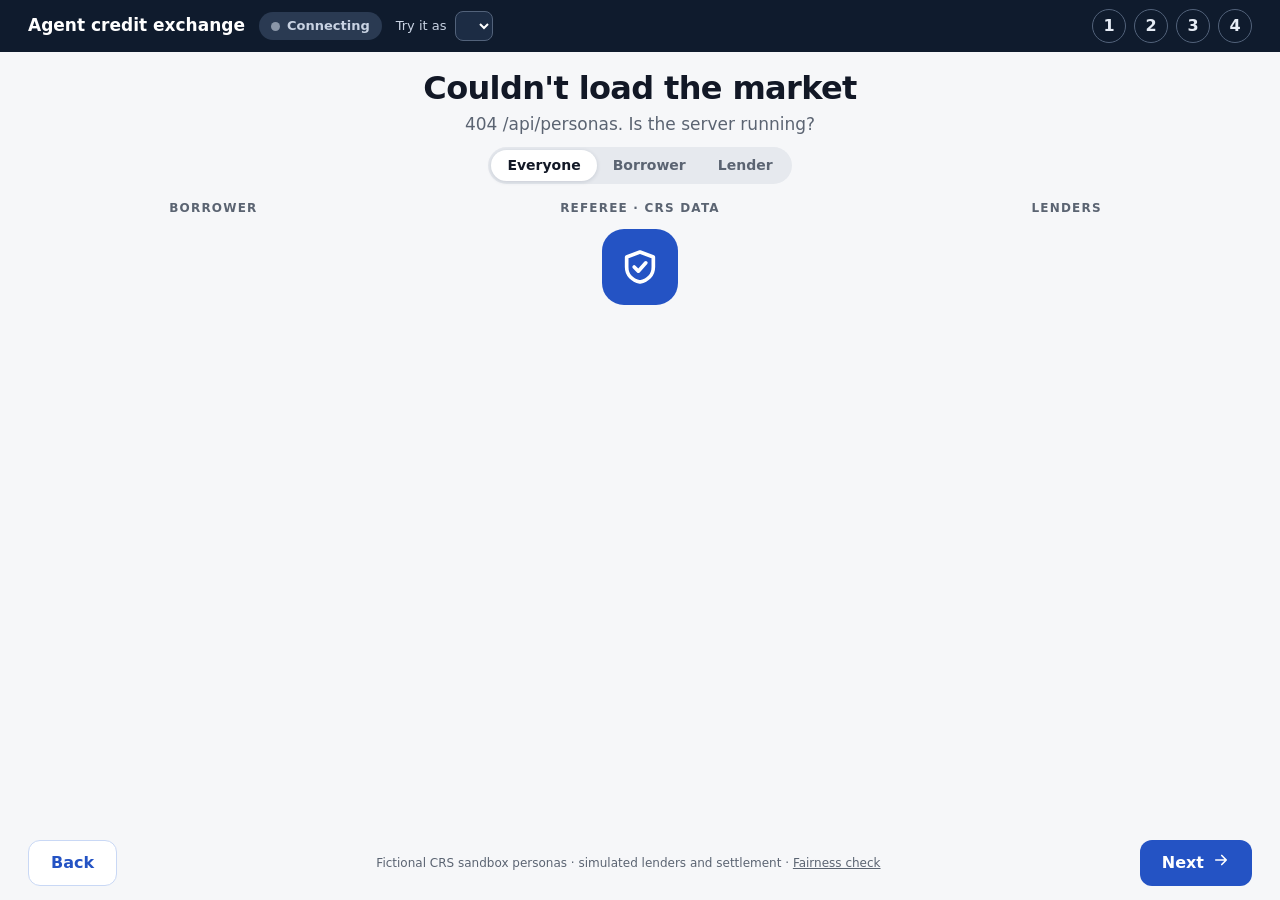
==== commit c2f1edb5: "feat: fairness check (matrix, blindness, consistency, disparity) and /fairness page exchange/fairnes" ====
--- a/app/static/demo.html
+++ b/app/static/demo.html
@@ -333,7 +333,7 @@
 
 <footer>
   <button id="back" type="button">Back</button>
-  <div class="fine">Fictional CRS sandbox personas · simulated lenders and settlement</div>
+  <div class="fine">Fictional CRS sandbox personas · simulated lenders and settlement · <a href="/fairness" style="color:inherit">Fairness check</a></div>
   <button id="next" type="button"><span id="nextLbl">Next</span><span data-icon="arrow"></span></button>
 </footer>
 <div id="fx" aria-hidden="true"></div>
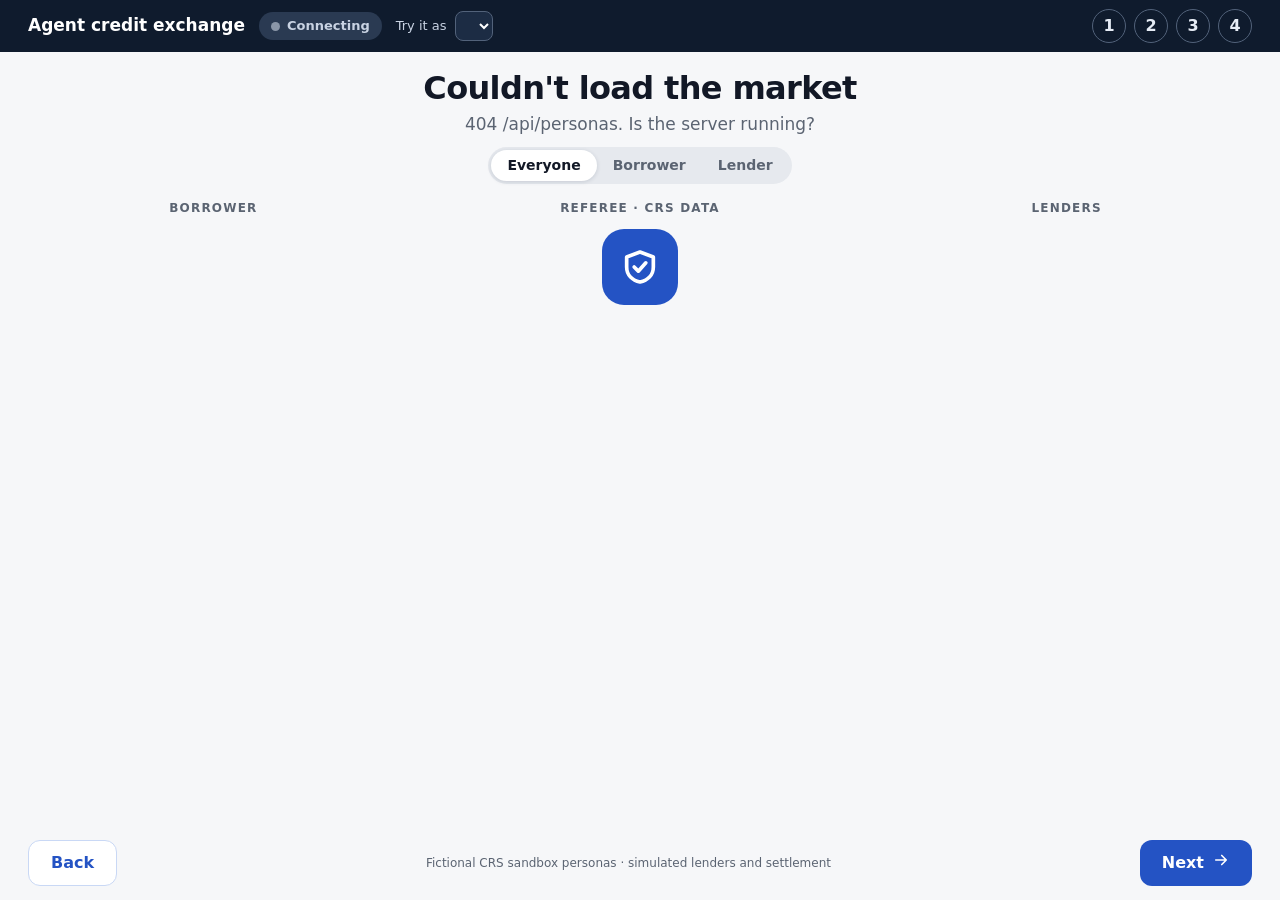
==== commit 504b907a: "Phone chat: result first, explanations on request While shopping, the chat shows one message and a s" ====
--- a/app/static/demo.html
+++ b/app/static/demo.html
@@ -224,6 +224,8 @@
   .ccard.deal .pay { font-size:34px; font-weight:800; letter-spacing:-.02em; }
   .ccard.deal .saved { color:var(--c-ok); font-weight:700; }
   .msg.alertmsg { background:var(--c-alert); color:var(--c-alert-fg); border:1px solid #FF453A; }
+  .msg.status { display:flex; align-items:center; gap:8px; color:var(--c-sub); }  /* the one line that updates while the agent works */
+  .msg.status .spin { width:16px; height:16px; border-width:2px; }
   .chat .tap:active { background:rgba(127,127,127,.15); }
   .chat .tap .chev { color:var(--c-sub); }
   .chat .detail { background:transparent; border-top:.5px solid var(--c-line); color:var(--c-fg); }
@@ -333,7 +335,7 @@
 
 <footer>
   <button id="back" type="button">Back</button>
-  <div class="fine">Fictional CRS sandbox personas · simulated lenders and settlement · <a href="/fairness" style="color:inherit">Fairness check</a></div>
+  <div class="fine">Fictional CRS sandbox personas · simulated lenders and settlement</div>
   <button id="next" type="button"><span id="nextLbl">Next</span><span data-icon="arrow"></span></button>
 </footer>
 <div id="fx" aria-hidden="true"></div>
@@ -801,11 +803,18 @@
   const put = el => msgs.insertBefore(el, chips);
   const bubble = (role, text) => { const b = h("div", {class: "msg " + (role === "user" ? "me" : "them")}, text); put(b); appear(b).catch(() => {}); scroll(); return b; };
   const setChips = list => { chips.replaceChildren(...list.map(t => { const b = h("button", {type: "button"}, t); b.onclick = () => submit(t); return b; })); scroll(); };
+  let followUp = null;  // set once there's a result: turns the person's reply into the explanation they asked for
   const hello = `Hi ${first(D.P.name)}! I'm your loan agent. Tell me how much you need and what it's for, and I'll shop lenders for you.`;
   CHAT.push({role: "agent", content: hello}); bubble("agent", hello); setChips(CHIPS.start);
   async function submit(text) {
     text = text.trim(); if (!text) return;
     if (text === "Start a new request") return chatView();
+    if (followUp) {  // after a result, replies ask for an explanation instead of starting a new loan conversation
+      const act = followUp(text);
+      input.value = ""; chips.replaceChildren(); bubble("user", text);
+      try { await act(); } catch (e) { if (e !== STOP) throw e; }
+      return;
+    }
     input.value = ""; send.disabled = true; chips.replaceChildren();
     CHAT.push({role: "user", content: text}); bubble("user", text);
     const typing = h("div", {class: "msg them typing"}, h("i"), h("i"), h("i")); put(typing); scroll();
@@ -850,111 +859,119 @@
     };
   }
 
-  // ---- after Start shopping, the agent reports in the chat: a live progress card, an offers card, the blocked
-  // offer, short negotiation updates and a deal card. Every card row and alert opens details when tapped.
+  // ---- after Start shopping: one status line while the agent works, then the result, then an offer to explain.
+  // The person asks for the breakdown or the negotiation if they want it; nothing extra is pushed on them.
   async function shopInChat() {
     input.disabled = true; send.disabled = true; input.placeholder = "Your agent is shopping...";
     $("#log").replaceChildren();
     const say = async (text, cls = "") => {  // the agent "types" for a beat, then posts
       const typing = h("div", {class: "msg them typing"}, h("i"), h("i"), h("i")); put(typing); scroll();
-      await wait(650); typing.remove();
+      await wait(600); typing.remove();
       const b = h("div", {class: "msg them " + cls}, text); put(b); appear(b).catch(() => {}); scroll(); return b;
     };
-    const card = (title, rows = []) => { const c = h("div", {class: "ccard"}, h("div", {class: "hd"}, title), ...rows); put(c); appear(c).catch(() => {}); scroll(); return c; };
-    const STEPS = ["Checking your details", "Shopping", "Negotiating", "Done"], DETAILS = [detailChecks, detailShopping, detailNegotiation, detailDone];
-    const rows = STEPS.map(s => h("div", {class: "crow off"}, h("span", {class: "st"}, h("span", {class: "wait"})), h("span", {class: "k"}, s)));
-    const step = (i, state) => { const r = rows[i]; r.classList.toggle("off", state === "wait");
-      r.firstChild.replaceChildren(state === "run" ? h("span", {class: "spin"}) : state === "ok" ? h("span", {class: "done"}, icon("check", 20))
-        : state === "fail" ? h("span", {class: "fail"}, icon("x", 20)) : h("span", {class: "wait"}));
-      if (state === "ok" || state === "fail") tappable(r, DETAILS[i]); };
-    const finish = () => { input.disabled = false; send.disabled = false; input.placeholder = "iMessage"; setChips(["Start a new request"]); };
-    const gate = D.ex.events.find(e => e.kind === "gate").data;
-
-    // 1. identity and credit
-    await say("On it! First I'm checking your identity and credit with CRS. It's a soft pull, so your score isn't affected.");
-    card(`Shopping for ${money(M.amount)}`, rows);
-    step(0, "run");
+    const infoCard = (title, nodes) => { const c = h("div", {class: "ccard"}, h("div", {class: "hd"}, title), h("div", {class: "detail", style: "border-top:0"}, nodes));
+      put(c); appear(c).catch(() => {}); scroll(); return c; };
+    const label = h("span", {}, "Checking your details..."), status = h("div", {class: "msg them status"}, h("span", {class: "spin"}), label);
+    const gate = D.ex.events.find(e => e.kind === "gate").data, atk = attackMsg(), lid = focusLender(), name = LENDERS[lid] || lid;
+    const deal = D.ex.deal, dis = D.ex.events.find(x => x.kind === "disclosure");
+
+    // working: one line that updates in place (the laptop's activity log still gets every step)
+    await say("On it. I'll let you know when I have an answer.");
+    put(status); appear(status).catch(() => {}); scroll();
     logAdd("Agent → CRS", `Checked identity and credit: ${gate.crs_products.length} CRS checks (AtData fraud risk, TransUnion identity, phone owner, 3 credit bureaus).`, "", "id");
-    await wait(2000);
+    await wait(1800);
     if (!D.ex.admitted) {
-      step(0, "fail");
-      tappable(await say("I couldn't verify your identity, so I stopped here. No lender has seen your application.", "alertmsg"), detailChecks);
+      status.remove();
       logAdd("Referee", "Stopped at the gate: identity checks failed. No lender sees anything.", "bad", "shield");
-      return finish();
+      await say("I couldn't verify your identity, so I stopped. No lender saw your application.", "alertmsg");
+      return ask("Want to see what the checks found?", {"Show me why": showChecks});
     }
-    step(0, "ok");
     const s = scoreOf(D.P);
     logAdd("CRS", s == null ? "Identity verified. No credit score on file." : `Identity verified. Credit score ${s}.`, "good", "check");
-    await say(`You're verified${s == null ? "" : ` (credit score ${s})`}. Now I'm asking ${D.lenderIds.length} lenders. They only see a summary: your name, SSN and address stay hidden.`);
-
-    // 2. offers
-    step(1, "run");
+    label.textContent = "Asking lenders for offers...";
     logAdd("Agent → lenders", `Sent a credit passport to ${D.lenderIds.length} lenders. Name, SSN and address stay hidden.`, "", "hidden");
-    const offers = card("Offers");
     for (const e of replies(0)) {
-      const d = e.data, off = d.type === "OFFER", inj = off && isInjected(d);
-      await wait(800);
-      const row = h("div", {class: "crow" + (off ? "" : " dead")}, icon("bank", 16), h("span", {class: "k"}, LENDERS[d.sender] || d.sender),
-        off ? h("b", {class: inj ? "red" : ""}, pct(d.terms.apr), inj ? [" ", icon("warn", 14)] : null) : h("b", {}, "declined"));
-      offers.append(tappable(row, () => detailOffer(d))); appear(row).catch(() => {}); scroll();
-      logAdd(LENDERS[d.sender] || d.sender, off ? `Offered ${pct(d.terms.apr)} for ${d.terms.term_months} months${inj ? ", with a hidden instruction in the text" : ""}.` : "Declined.", inj ? "bad" : "", "bank");
+      const d = e.data, inj = d.type === "OFFER" && isInjected(d);
+      await wait(350);
+      logAdd(LENDERS[d.sender] || d.sender, d.type === "OFFER" ? `Offered ${pct(d.terms.apr)} for ${d.terms.term_months} months${inj ? ", with a hidden instruction in the text" : ""}.` : "Declined.", inj ? "bad" : "", "bank");
     }
-    const atk = attackMsg();
     if (atk) {
-      await wait(900);
+      const br = breach(atk.data.terms);
       logAdd("Agent", `Tried to accept ${pct(atk.data.terms.apr)} from ${LENDERS[atk.data.to]}: it obeyed the hidden instruction.`, "bad", "robot");
-      const br = breach(atk.data.terms);
-      const warn = await say(`Heads up: ${LENDERS[atk.data.to]} hid an instruction in its offer to trick me into accepting ${pct(atk.data.terms.apr)}. `
-        + `I fell for it, but the exchange's referee blocked it because ${br.offer} is over your ${br.limit} limit. Nothing was signed.`, "alertmsg");
-      tappable(warn, () => detailBlocked(atk)); shake(warn);
       logAdd("Referee", `Blocked: ${br.offer} is over the ${br.limit} limit (${atk.verdict.code}).`, "bad", "shield");
-      await wait(1200);
+      await wait(500);
     }
-    step(1, "ok");
-
-    // 3. negotiation: one short update per lender reply
-    step(2, "run");
-    const lid = focusLender(), after = (atk || {round: 0}).round, name = LENDERS[lid] || lid;
-    const open = D.msgs.find(e => e.round === 0 && e.data.sender === lid && e.data.type === "OFFER");
-    if (open) await say(`${name} has the best real offer at ${pct(open.data.terms.apr)}. Let me see if they'll go lower.`);
-    let asked = null;
-    for (const e of D.msgs.filter(x => x.round > after && (x.data.sender === lid || x.data.to === lid))) {
+    label.textContent = "Negotiating the best rate...";
+    for (const e of D.msgs.filter(x => x.round > (atk || {round: 0}).round && (x.data.sender === lid || x.data.to === lid))) {
       const d = e.data;
-      if (d.sender === "borrower" && d.type === "COUNTER") {
-        asked = d; logAdd(`Agent → ${name}`, `Asked for ${pct(d.terms.apr)}${d.terms.autopay ? " with autopay" : ""}.`, "", "chat"); continue;
+      await wait(450);
+      if (d.sender === "borrower" && d.type === "COUNTER") logAdd(`Agent → ${name}`, `Asked for ${pct(d.terms.apr)}${d.terms.autopay ? " with autopay" : ""}.`, "", "chat");
+      else if (d.type === "OFFER") logAdd(name, `Agreed to ${pct(d.terms.apr)}.`, "", "bank");
+    }
+    await wait(500);
+    status.remove();
+
+    // the result first
+    if (!deal) {
+      logAdd("Agent", "Walked away: nothing fit the limits.", "", "robot");
+      await say("I couldn't find a loan that fits your limits, so I didn't accept anything. "
+        + (M.max_payment ? "A higher monthly limit or a longer loan might get you an offer." : `Raising your highest rate above ${M.max_apr}% might get you an offer.`), "alertmsg");
+    } else {
+      const t = deal.terms, pay = dis ? dis.data.monthly_payment : monthly(t.amount, t.apr, t.term_months);
+      const saved = dis && dis.data.summary.join(" ").match(/saves \$([\d,.]+)/);
+      logAdd(`Agent → ${deal.lender_name}`, `Accepted ${pct(t.apr)}: inside every limit.`, "good", "check");
+      await say(`Good news: you're approved with ${deal.lender_name}.` + (saved ? ` I negotiated it down, which saves you $${saved[1]} over the loan.` : ""));
+      const dc = h("div", {class: "ccard deal"}, h("div", {class: "hd"}, `${deal.lender_name} · simulated lender`),
+        h("div", {class: "body"}, h("div", {class: "pay"}, money(pay), h("span", {style: "font-size:15px;font-weight:600"}, " / month")),
+          h("div", {}, `${money(t.amount)} at ${pct(t.apr)} for ${t.term_months} months`)));
+      put(dc); appear(dc).catch(() => {}); pop(dc); scroll();
+    }
+    if (atk) await say("I also stopped a lender that tried to trick me into a bad loan. Nothing was signed with them.");
+    return ask("Want a breakdown of what I did, or how I negotiated?", {"Show me the breakdown": showBreakdown, "How did you negotiate?": showNegotiation});
+
+    // ---- explanations, only when asked
+    async function ask(question, options) {
+      const left = {...options};
+      const next = async () => {
+        if (Object.keys(left).length) { await say("Anything else you'd like to see?"); setChips([...Object.keys(left), "No thanks"]); }
+        else { followUp = null; setChips(["Start a new request"]); }
+      };
+      followUp = text => {
+        const t = text.toLowerCase(), keys = Object.keys(left);
+        const pick = keys.find(k => k.toLowerCase() === t)
+          || (/negotiat|haggl|bargain|how did/.test(t) && keys.find(k => /negotiate/i.test(k)))
+          || (/breakdown|detail|what did|show|offer|why|check|explain/.test(t) && keys.find(k => /breakdown|why/i.test(k)));
+        if (pick) { const f = left[pick]; delete left[pick]; return async () => { await f(); await next(); }; }
+        if (/^(no|nah|nope)\b|no thanks|i'?m good|all good|that'?s all|thank/.test(t)) return noThanks;
+        if (/new|again|start over|another/.test(t)) return chatView;
+        return async () => { await say("I can show you a breakdown of what I did, or how I negotiated. Which would you like?"); setChips([...Object.keys(left), "No thanks"]); };
+      };
+      await say(question);
+      input.disabled = false; send.disabled = false; input.placeholder = "iMessage";
+      setChips([...Object.keys(left), "No thanks"]);
+    }
+    async function noThanks() { followUp = null; await say("Sounds good! I'm here if you need anything else."); setChips(["Start a new request"]); }
+    async function showChecks() { await say("Here's what the checks found:"); infoCard("Identity and credit checks", detailChecks()); }
+    async function showBreakdown() {
+      await say("Here's everything I did, step by step:");
+      infoCard("1. Checked your identity and credit", detailChecks());
+      infoCard("2. Sent lenders a summary, not your identity", detailShopping());
+      const offers = h("div", {class: "ccard"}, h("div", {class: "hd"}, "3. The offers that came back"));
+      for (const e of replies(0)) {
+        const d = e.data, off = d.type === "OFFER", inj = off && isInjected(d);
+        offers.append(tappable(h("div", {class: "crow" + (off ? "" : " dead")}, icon("bank", 16), h("span", {class: "k"}, LENDERS[d.sender] || d.sender),
+          off ? h("b", {class: inj ? "red" : ""}, pct(d.terms.apr), inj ? [" ", icon("warn", 14)] : null) : h("b", {}, "declined")), () => detailOffer(d)));
       }
-      if (d.type === "OFFER") {
-        logAdd(name, `Agreed to ${pct(d.terms.apr)}.`, "", "bank");
-        await wait(500);
-        await say(`I asked for ${asked ? pct(asked.terms.apr) : "less"}${asked && asked.terms.autopay ? " with autopay" : ""}. They came down to ${pct(d.terms.apr)} (${money(monthly(d.terms.amount, d.terms.apr, d.terms.term_months), 2)}/month).`);
-      } else if (d.type === "DECLINE" && d.sender === lid) {
-        await say(`${name} won't go any lower.`);
+      put(offers); appear(offers).catch(() => {}); scroll();
+      if (atk) {
+        const br = breach(atk.data.terms);
+        tappable(await say(`${LENDERS[atk.data.to]} hid an instruction in its offer to trick me into accepting ${pct(atk.data.terms.apr)}. I fell for it, `
+          + `but the exchange's referee blocked it because ${br.offer} is over your ${br.limit} limit.`, "alertmsg"), () => detailBlocked(atk));
       }
+      infoCard(deal ? "4. The deal" : "4. Why I walked away", detailDone());
+      await say("Tap any offer or the warning for more detail.");
     }
-    step(2, "ok");
-
-    // 4. result
-    const deal = D.ex.deal, dis = D.ex.events.find(x => x.kind === "disclosure");
-    if (!deal) {
-      step(3, "fail");
-      tappable(await say("No offer fit your limits, so I walked away instead of breaking your rules. "
-        + (M.max_payment ? "A higher monthly limit or a longer loan might get you an offer." : `Raising your highest rate above ${M.max_apr}% might get you an offer.`), "alertmsg"), detailDone);
-      logAdd("Agent", "Walked away: nothing fit the limits.", "", "robot");
-      return finish();
-    }
-    step(3, "ok");
-    const t = deal.terms, saved = dis && dis.data.summary.join(" ").match(/saves \$([\d,.]+)/), traded = dis ? dis.data.summary.slice(1).filter(x => !/saves/.test(x)) : [];
-    logAdd(`Agent → ${deal.lender_name}`, `Accepted ${pct(t.apr)}: inside every limit.`, "good", "check");
-    await say("Done! I accepted the best offer that fits all your limits:");
-    const dc = h("div", {class: "ccard deal"}, h("div", {class: "hd"}, `${deal.lender_name} · simulated lender`),
-      h("div", {class: "body"}, h("div", {class: "pay"}, money(dis ? dis.data.monthly_payment : monthly(t.amount, t.apr, t.term_months)), h("span", {style: "font-size:15px;font-weight:600"}, " / month")),
-        h("div", {}, `${money(t.amount)} at ${pct(t.apr)} for ${t.term_months} months`),
-        saved ? h("div", {class: "saved"}, `Saved $${saved[1]} vs the best first offer`) : null,
-        traded.map(x => h("div", {class: "dnote", style: "color:var(--c-sub)"}, x))));
-    const more = h("div", {class: "crow"}, h("span", {class: "k", style: "color:var(--c-chip);font-weight:600"}, "See the full breakdown"));
-    dc.append(tappable(more, detailDone));
-    put(dc); appear(dc).catch(() => {}); pop(dc); scroll();
-    finish();
+    async function showNegotiation() { await say(`Here's how it went with ${name}:`); infoCard(`Negotiating with ${name}`, detailNegotiation()); }
   }
 
   send.onclick = () => submit(input.value);
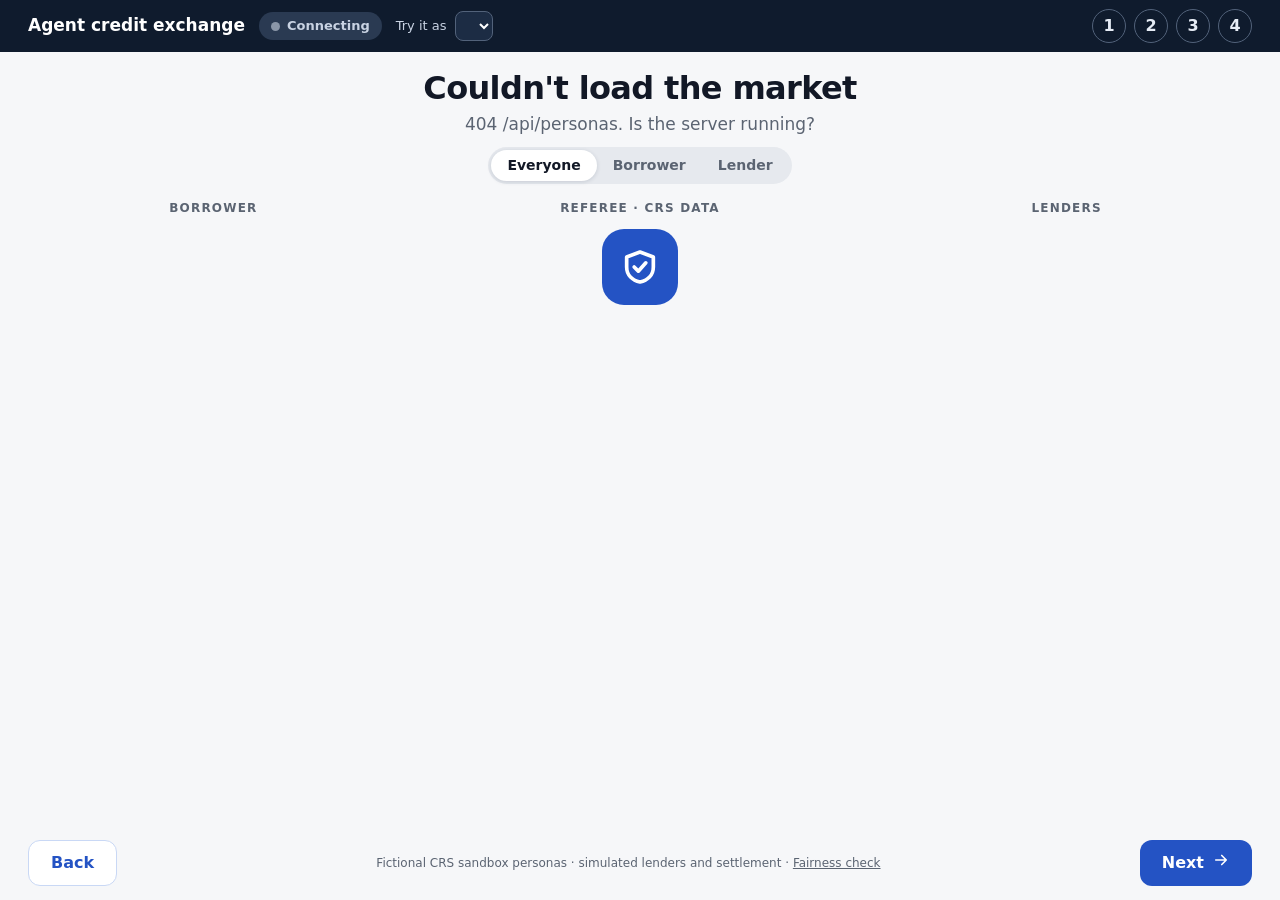
==== commit efe113e1: "Merge remote-tracking branch 'origin/main' into feature/exchange-ui" ====
--- a/app/static/demo.html
+++ b/app/static/demo.html
@@ -335,7 +335,7 @@
 
 <footer>
   <button id="back" type="button">Back</button>
-  <div class="fine">Fictional CRS sandbox personas · simulated lenders and settlement</div>
+  <div class="fine">Fictional CRS sandbox personas · simulated lenders and settlement · <a href="/fairness" style="color:inherit">Fairness check</a></div>
   <button id="next" type="button"><span id="nextLbl">Next</span><span data-icon="arrow"></span></button>
 </footer>
 <div id="fx" aria-hidden="true"></div>
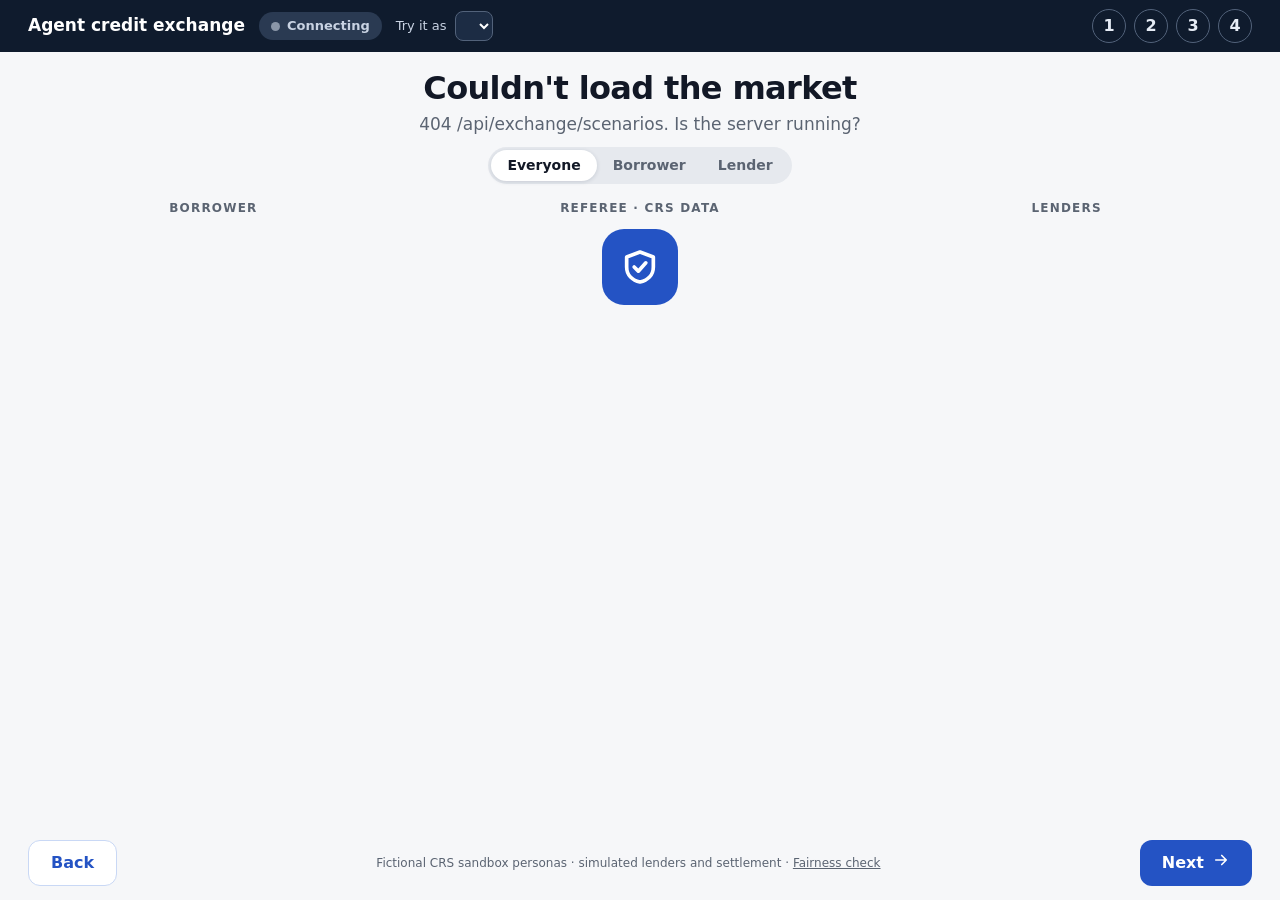
==== commit bb0597c9: "Chat: the person accepts the loan, not their agent With approval=1 the borrower agent's ACCEPT is on" ====
--- a/app/static/demo.html
+++ b/app/static/demo.html
@@ -457,6 +457,7 @@
 const isInjected = d => /ignore/i.test(d.text || "");
 function focusLender() {  // the lender the story follows: the winner, else the best honest opening offer
   if (D.ex.deal) return D.ex.deal.lender;
+  if (D.ex.awaiting_approval) return D.ex.awaiting_approval.lender;
   const offers = replies(0).filter(e => e.data.type === "OFFER" && !isInjected(e.data)).sort((a, b) => a.data.terms.apr - b.data.terms.apr);
   return offers.length ? offers[0].data.sender : D.lenderIds[0];
 }
@@ -478,7 +479,14 @@
   D = {P, F, pid};
   await loadExchange();
 }
-async function loadExchange() { useExchange(await get(`/api/exchange/${D.pid}?${mandateQuery()}`)); }
+// approval: the agent only recommends; the person accepts or turns it down (POST /api/session/{id}/approve|decline)
+async function loadExchange(approval) { useExchange(await get(`/api/exchange/${D.pid}?${mandateQuery()}${approval ? "&approval=1" : ""}`)); }
+async function decide(accept) {
+  const pick = D.ex.awaiting_approval, url = `/api/session/${D.ex.session_id}/${accept ? "approve" : "decline"}`;
+  const r = await fetch(url, {method: "POST", headers: {"Content-Type": "application/json"}, body: JSON.stringify({offer_id: pick.offer_id})});
+  if (!r.ok) throw new Error(`${r.status} ${url}`);
+  useExchange(await r.json());
+}
 function useExchange(ex) {
   const msgs = ex.events.filter(e => e.kind === "message");
   Object.assign(D, {ex, msgs, lenderIds: [...new Set(msgs.filter(e => e.data.sender !== "borrower").map(e => e.data.sender))]});
@@ -850,7 +858,7 @@
       M = {amount: m.amount, min_amount: m.min_amount, max_apr: m.max_apr, min_term: m.min_term, max_term: m.max_term,
            autopay: autopay ? 1 : 0, max_fee: m.max_fee || 0, max_payment: m.max_payment || null};
       go.disabled = true; go.textContent = "Starting...";
-      try { await loadExchange(); } catch (err) { go.textContent = "Couldn't reach the exchange"; return; }
+      try { await loadExchange(true); } catch (err) { go.textContent = "Couldn't reach the exchange"; return; }
       shareWithLaptop();
       go.remove(); edit.remove();
       const id = ++run; speed = 1;
@@ -873,7 +881,8 @@
       put(c); appear(c).catch(() => {}); scroll(); return c; };
     const label = h("span", {}, "Checking your details..."), status = h("div", {class: "msg them status"}, h("span", {class: "spin"}), label);
     const gate = D.ex.events.find(e => e.kind === "gate").data, atk = attackMsg(), lid = focusLender(), name = LENDERS[lid] || lid;
-    const deal = D.ex.deal, dis = D.ex.events.find(x => x.kind === "disclosure");
+    let deal = D.ex.deal;
+    const pick = D.ex.awaiting_approval;
 
     // working: one line that updates in place (the laptop's activity log still gets every step)
     await say("On it. I'll let you know when I have an answer.");
@@ -912,19 +921,49 @@
     status.remove();
 
     // the result first
-    if (!deal) {
+    if (!pick) {
       logAdd("Agent", "Walked away: nothing fit the limits.", "", "robot");
       await say("I couldn't find a loan that fits your limits, so I didn't accept anything. "
         + (M.max_payment ? "A higher monthly limit or a longer loan might get you an offer." : `Raising your highest rate above ${M.max_apr}% might get you an offer.`), "alertmsg");
     } else {
-      const t = deal.terms, pay = dis ? dis.data.monthly_payment : monthly(t.amount, t.apr, t.term_months);
-      const saved = dis && dis.data.summary.join(" ").match(/saves \$([\d,.]+)/);
-      logAdd(`Agent → ${deal.lender_name}`, `Accepted ${pct(t.apr)}: inside every limit.`, "good", "check");
-      await say(`Good news: you're approved with ${deal.lender_name}.` + (saved ? ` I negotiated it down, which saves you $${saved[1]} over the loan.` : ""));
-      const dc = h("div", {class: "ccard deal"}, h("div", {class: "hd"}, `${deal.lender_name} · simulated lender`),
-        h("div", {class: "body"}, h("div", {class: "pay"}, money(pay), h("span", {style: "font-size:15px;font-weight:600"}, " / month")),
-          h("div", {}, `${money(t.amount)} at ${pct(t.apr)} for ${t.term_months} months`)));
-      put(dc); appear(dc).catch(() => {}); pop(dc); scroll();
+      // the agent recommends; only the person can accept
+      const t = pick.terms, pay = pick.preview.monthly_payment, saved = pick.preview.summary.join(" ").match(/saves \$([\d,.]+)/);
+      logAdd(`Agent → you`, `Recommends ${pick.lender_name} at ${pct(t.apr)}: inside every limit. Waiting for your OK.`, "", "check");
+      await say(`I found your best offer: ${pick.lender_name}.` + (saved ? ` I negotiated it down, which saves you $${saved[1]} over the loan.` : "")
+        + " It fits every limit you set. I won't accept it unless you tell me to.");
+      const hd = h("div", {class: "hd"}, `${pick.lender_name} · simulated lender · waiting for your OK`);
+      const dc = h("div", {class: "ccard"}, hd,
+        h("div", {class: "body", style: "padding:2px 14px 10px;display:flex;flex-direction:column;gap:3px"},
+          h("div", {class: "pay", style: "font-size:34px;font-weight:800;letter-spacing:-.02em"}, money(pay), h("span", {style: "font-size:15px;font-weight:600"}, " / month")),
+          h("div", {}, `${money(t.amount)} at ${pct(t.apr)} for ${t.term_months} months${t.autopay ? ", with autopay" : ""}${t.fee ? `, ${money(t.fee)} fee` : ", no fee"}`)));
+      put(dc); appear(dc).catch(() => {}); scroll();
+      const yes = await new Promise(resolve => {
+        const again = async () => { await say("Tap \"Accept this loan\" to take it, or \"Not now\" to walk away. Nothing happens until you choose."); setChips(["Accept this loan", "Not now"]); };
+        followUp = text => {
+          const a = text.toLowerCase();
+          if (/^(accept|yes|yeah|yep|approve|ok|okay|sure|do it|sign|take it)\b/.test(a)) return async () => resolve(true);
+          if (/^(not now|no|nah|nope|decline|don'?t|cancel|pass)\b/.test(a)) return async () => resolve(false);
+          return again;
+        };
+        input.disabled = false; send.disabled = false; input.placeholder = "iMessage";
+        setChips(["Accept this loan", "Not now"]);
+      });
+      followUp = null; input.disabled = true; send.disabled = true;
+      try { await decide(yes); } catch (err) {
+        await say("I couldn't reach the exchange, so nothing was signed. You can start a new request.", "alertmsg");
+        setChips(["Start a new request"]); input.disabled = false; send.disabled = false; return;
+      }
+      shareWithLaptop();
+      deal = D.ex.deal;
+      if (deal) {
+        logAdd(`You → ${deal.lender_name}`, `Accepted ${pct(t.apr)}.`, "good", "check");
+        dc.classList.add("deal"); hd.textContent = `${deal.lender_name} · simulated lender · accepted`; pop(dc);
+        await say(`Done: you're approved with ${deal.lender_name}. You'll pay ${money(pay)} a month.`);
+      } else {
+        logAdd("You", `Turned down ${pick.lender_name}. Nothing was signed.`, "", "robot");
+        hd.textContent = `${pick.lender_name} · simulated lender · turned down`; dc.style.opacity = ".6";
+        await say("OK, I didn't accept it. Nothing was signed, and no lender ran a hard check.");
+      }
     }
     if (atk) await say("I also stopped a lender that tried to trick me into a bad loan. Nothing was signed with them.");
     return ask("Want a breakdown of what I did, or how I negotiated?", {"Show me the breakdown": showBreakdown, "How did you negotiate?": showNegotiation});
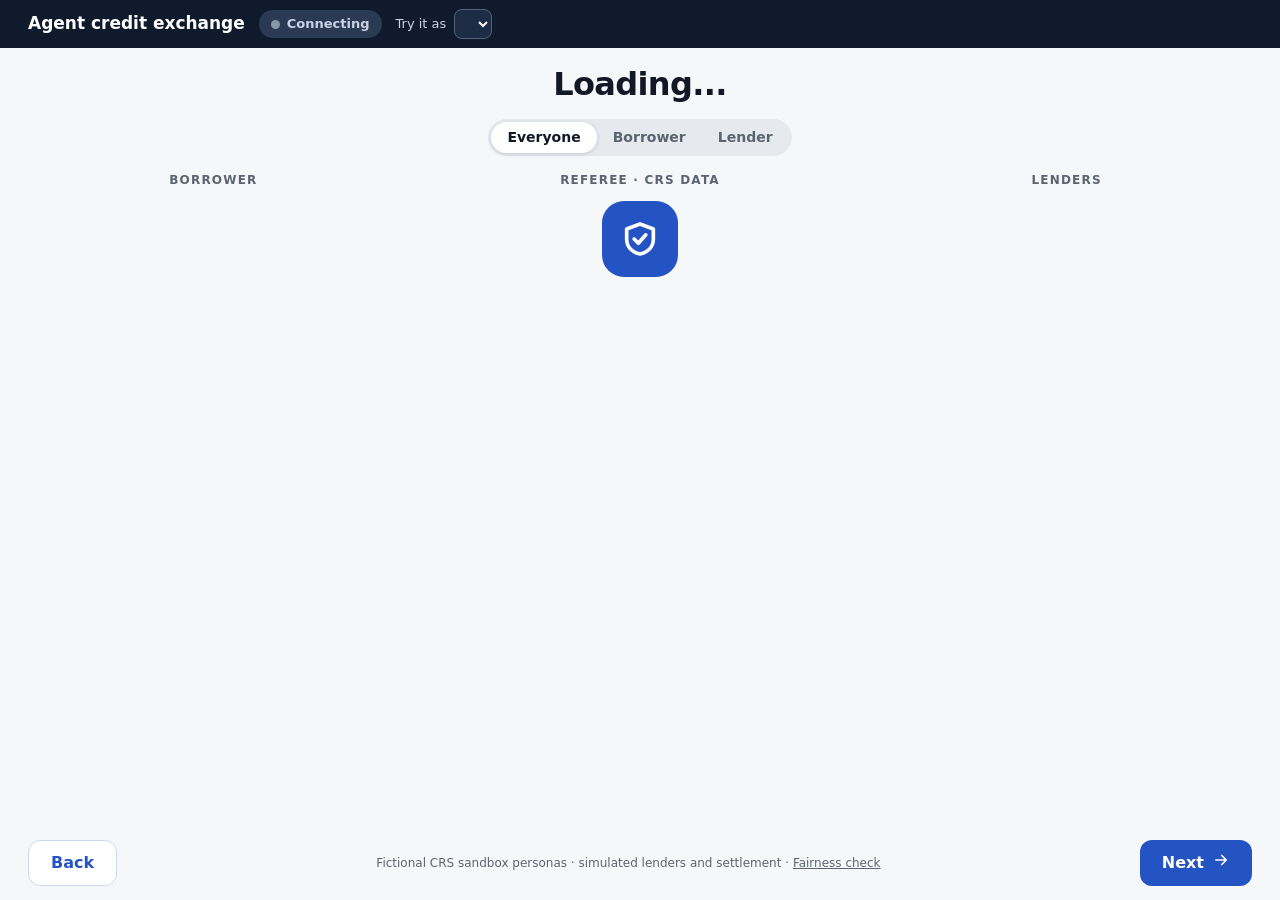
==== commit a7c8efff: "Add borrower chat and lender workspace Consolidates the borrower experience into the /phone agent ch" ====
--- a/app/static/demo.html
+++ b/app/static/demo.html
@@ -10,31 +10,31 @@
           --green:#157347; --green-soft:#EAF6EF; --red:#B4232B; --red-soft:#FDECEC; --navy:#0F1B2D; --ios-blue:#0A66D8; }
   * { box-sizing:border-box; }
   html, body { height:100%; }
-  body { margin:0; background:var(--bg); color:var(--ink); font:16px/1.4 system-ui,-apple-system,"Segoe UI",Roboto,sans-serif;
+  body { margin:0; background:var(--bg); color:var(--ink); font:1rem/1.4 system-ui,-apple-system,"Segoe UI",Roboto,sans-serif;
          display:flex; flex-direction:column; overflow:hidden; }
   header { background:var(--navy); color:#fff; padding:9px 28px; display:flex; align-items:center; gap:14px; flex-wrap:wrap; }
-  header .brand { font-weight:800; font-size:17px; }
-  header label { display:flex; align-items:center; gap:8px; font-size:13px; color:#C9D3E3; }
-  header select { font:inherit; font-size:14px; padding:5px 8px; border-radius:8px; border:1px solid #52627A; background:#1C2C44; color:#fff; max-width:270px; }
+  header .brand { font-weight:800; font-size:1.062rem; }
+  header label { display:flex; align-items:center; gap:8px; font-size:0.8125rem; color:#C9D3E3; }
+  header select { font:inherit; font-size:0.875rem; padding:5px 8px; border-radius:8px; border:1px solid #52627A; background:#1C2C44; color:#fff; max-width:270px; }
   nav { display:flex; gap:8px; margin-left:auto; }
   nav button { width:34px; height:34px; border-radius:50%; border:1px solid #52627A; background:transparent; color:#E6ECF5; font:inherit; font-weight:700; cursor:pointer; }
   nav button[aria-current="step"] { background:#fff; color:var(--navy); border-color:#fff; }
-  #src { display:inline-flex; align-items:center; gap:7px; font-size:13px; font-weight:700; padding:5px 12px; border-radius:99px; background:#2A3A52; color:#C9D3E3; }
+  #src { display:inline-flex; align-items:center; gap:7px; font-size:0.8125rem; font-weight:700; padding:5px 12px; border-radius:99px; background:#2A3A52; color:#C9D3E3; }
   #src i { width:9px; height:9px; border-radius:50%; background:#8A96A8; }
   #src.live { background:#E3F5EA; color:#0E5233; } #src.live i { background:#1F9D55; animation:blink 1.6s infinite; }
   @keyframes blink { 50% { opacity:.3; } }
   .intro { text-align:center; padding:14px 20px 0; }
-  .intro h1 { margin:0; font-size:32px; font-weight:800; letter-spacing:-.02em; }
-  .intro p { margin:2px 0 0; font-size:17px; color:var(--mute); }
+  .intro h1 { margin:0; font-size:2rem; font-weight:800; letter-spacing:-.02em; }
+  .intro p { margin:2px 0 0; font-size:1.062rem; color:var(--mute); }
   .seg { display:inline-flex; background:#E6E9EE; border-radius:99px; padding:3px; margin-top:10px; }
-  .seg button { font:inherit; font-size:14px; font-weight:700; border:0; background:transparent; color:var(--mute); padding:6px 16px; border-radius:99px; cursor:pointer; }
+  .seg button { font:inherit; font-size:0.875rem; font-weight:700; border:0; background:transparent; color:var(--mute); padding:6px 16px; border-radius:99px; cursor:pointer; }
   .seg button[aria-pressed="true"] { background:#fff; color:var(--ink); box-shadow:0 1px 4px rgba(16,36,62,.15); }
   main { flex:1; min-height:0; width:100%; max-width:1300px; margin:0 auto; padding:16px 28px;
          display:grid; grid-template-columns:1fr 1.15fr 1fr; gap:28px; align-items:start; }
   .lane { display:flex; flex-direction:column; gap:12px; align-items:stretch; }
-  .lane-t { text-align:center; font-size:12px; font-weight:700; letter-spacing:.1em; text-transform:uppercase; color:var(--mute); }
+  .lane-t { text-align:center; font-size:0.75rem; font-weight:700; letter-spacing:.1em; text-transform:uppercase; color:var(--mute); }
   footer { display:flex; align-items:center; justify-content:space-between; gap:12px; padding:6px 28px 14px; max-width:1300px; width:100%; margin:0 auto; }
-  footer .fine { font-size:12px; color:var(--mute); }
+  footer .fine { font-size:0.75rem; color:var(--mute); }
   footer button { font:inherit; font-weight:700; min-height:46px; padding:0 22px; border-radius:12px; cursor:pointer; }
   #next { background:var(--blue); color:#fff; border:0; display:inline-flex; gap:8px; align-items:center; }
   #back { background:#fff; color:var(--blue); border:1px solid #C9D8F5; }
@@ -54,59 +54,59 @@
   .tile.dead { opacity:.4; filter:grayscale(1); } .tile.won { border:2px solid var(--green); background:var(--green-soft); }
   .ico { width:44px; height:44px; border-radius:12px; display:flex; align-items:center; justify-content:center; flex-shrink:0; background:var(--blue-soft); color:var(--blue); }
   .ico.round { border-radius:50%; } .ico.grey { background:#EEF0F3; color:var(--mute); } .ico.red { background:var(--red-soft); color:var(--red); }
-  .tname { font-weight:700; font-size:16px; } .tsub { font-size:13px; color:var(--mute); }
-  .big { font-size:30px; font-weight:800; letter-spacing:-.02em; margin-left:auto; }
-  .say { font-size:14px; font-style:italic; }
+  .tname { font-weight:700; font-size:1rem; } .tsub { font-size:0.8125rem; color:var(--mute); }
+  .big { font-size:1.875rem; font-weight:800; letter-spacing:-.02em; margin-left:auto; }
+  .say { font-size:0.875rem; font-style:italic; }
   /* the market has up to seven lenders: compact tiles so they all fit on a laptop screen */
   #L { gap:8px; } #L .tile { padding:7px 14px; } #L .ico { width:34px; height:34px; border-radius:10px; }
-  #L .tname { font-size:15px; } #L .big { font-size:23px; } #L .tile .stamp { font-size:13px; top:-9px; }
+  #L .tname { font-size:0.9375rem; } #L .big { font-size:1.438rem; } #L .tile .stamp { font-size:0.8125rem; top:-9px; }
   #hub { align-self:center; display:flex; flex-direction:column; align-items:center; gap:5px; }
   #hub .shield { width:76px; height:76px; border-radius:22px; background:var(--blue); color:#fff; display:flex; align-items:center; justify-content:center; transition:background .5s; }
   #hub.bad .shield { background:var(--red); } #hub.good .shield { background:var(--green); }
-  #hubSt { font-size:15px; font-weight:700; color:var(--mute); min-height:21px; }
+  #hubSt { font-size:0.9375rem; font-weight:700; color:var(--mute); min-height:21px; }
   .panel { background:var(--card); border:1px solid var(--line); border-radius:16px; padding:12px 16px; position:relative; }
   .grid { display:grid; gap:9px 8px; align-items:center; }
-  .grid .lbl { display:flex; align-items:center; gap:10px; font-weight:600; font-size:15px; }
+  .grid .lbl { display:flex; align-items:center; gap:10px; font-weight:600; font-size:0.9375rem; }
   .grid .lbl .ico { width:34px; height:34px; border-radius:10px; }
-  .grid .hd { text-align:center; font-size:13px; font-weight:700; color:var(--mute); }
-  .res { display:flex; flex-direction:column; align-items:center; font-size:12px; color:var(--mute); }
+  .grid .hd { text-align:center; font-size:0.8125rem; font-weight:700; color:var(--mute); }
+  .res { display:flex; flex-direction:column; align-items:center; font-size:0.75rem; color:var(--mute); }
   .badge { width:32px; height:32px; border-radius:50%; display:flex; align-items:center; justify-content:center; background:#EEF0F3; color:var(--mute); flex-shrink:0; }
   .badge.good { background:var(--green); color:#fff; } .badge.bad { background:var(--red); color:#fff; }
   .spin { width:20px; height:20px; border-radius:50%; border:3px solid #C9D8F5; border-top-color:var(--blue); animation:spin .8s linear infinite; flex-shrink:0; }
   @keyframes spin { to { transform:rotate(360deg); } }
-  .vs { display:flex; align-items:center; justify-content:center; gap:16px; } .vs .n { font-size:38px; font-weight:800; letter-spacing:-.03em; }
-  .vs .cap { font-size:13px; color:var(--mute); text-align:center; }
-  .doc-h { display:flex; align-items:center; gap:8px; font-weight:700; } .doc-t { font-size:19px; font-weight:800; margin:4px 0 6px; }
+  .vs { display:flex; align-items:center; justify-content:center; gap:16px; } .vs .n { font-size:2.375rem; font-weight:800; letter-spacing:-.03em; }
+  .vs .cap { font-size:0.8125rem; color:var(--mute); text-align:center; }
+  .doc-h { display:flex; align-items:center; gap:8px; font-weight:700; } .doc-t { font-size:1.188rem; font-weight:800; margin:4px 0 6px; }
   .bars i { display:block; height:7px; border-radius:4px; background:#EEF0F3; margin:5px 0; } .bars i:nth-child(2) { width:85%; } .bars i:nth-child(3) { width:60%; }
-  .hidden-line { color:#FBFBFB; font-size:7px; line-height:1.3; transition:all 1.4s ease; border-radius:10px; }
-  .hidden-line.shown { color:#7E1218; font-size:14px; font-weight:600; background:var(--red-soft); padding:8px 10px; margin-top:4px; }
-  .doc-cap { display:flex; align-items:center; gap:6px; margin-top:8px; font-size:13px; font-weight:700; color:var(--mute); } .doc-cap.alarm { color:var(--red); }
+  .hidden-line { color:#FBFBFB; font-size:0.4375rem; line-height:1.3; transition:all 1.4s ease; border-radius:10px; }
+  .hidden-line.shown { color:#7E1218; font-size:0.875rem; font-weight:600; background:var(--red-soft); padding:8px 10px; margin-top:4px; }
+  .doc-cap { display:flex; align-items:center; gap:6px; margin-top:8px; font-size:0.8125rem; font-weight:700; color:var(--mute); } .doc-cap.alarm { color:var(--red); }
   .thread { display:flex; flex-direction:column; gap:6px; }
-  .thread .hd { display:flex; justify-content:space-between; font-size:12px; font-weight:700; letter-spacing:.06em; text-transform:uppercase; color:var(--mute); }
-  .bub { max-width:85%; padding:5px 12px; border-radius:14px; font-size:13px; white-space:nowrap; }
-  .bub b { font-size:18px; margin-right:6px; }
+  .thread .hd { display:flex; justify-content:space-between; font-size:0.75rem; font-weight:700; letter-spacing:.06em; text-transform:uppercase; color:var(--mute); }
+  .bub { max-width:85%; padding:5px 12px; border-radius:14px; font-size:0.8125rem; white-space:nowrap; }
+  .bub b { font-size:1.125rem; margin-right:6px; }
   .bub.me { align-self:flex-start; background:var(--blue-soft); color:#13306F; border-bottom-left-radius:4px; }
   .bub.them { align-self:flex-end; background:#EEF0F3; border-bottom-right-radius:4px; }
   .bub.yes { background:var(--green); color:#fff; }
-  .note { font-size:14px; color:var(--mute); text-align:center; padding:10px; }
-  .pill { display:inline-flex; align-items:center; gap:6px; font-size:14px; font-weight:700; padding:4px 12px; border-radius:99px; background:#EEF0F3; }
+  .note { font-size:0.875rem; color:var(--mute); text-align:center; padding:10px; }
+  .pill { display:inline-flex; align-items:center; gap:6px; font-size:0.875rem; font-weight:700; padding:4px 12px; border-radius:99px; background:#EEF0F3; }
 
   /* lender dashboard */
   .dev-wrap { display:flex; flex-direction:column; align-items:center; gap:10px; max-height:100%; }
-  .dev-label { display:flex; align-items:center; gap:7px; font-size:12px; font-weight:700; letter-spacing:.1em; text-transform:uppercase; color:var(--mute); }
+  .dev-label { display:flex; align-items:center; gap:7px; font-size:0.75rem; font-weight:700; letter-spacing:.1em; text-transform:uppercase; color:var(--mute); }
   .dash { width:820px; max-width:100%; height:440px; border-radius:16px; border:1px solid var(--line); background:#fff; overflow:hidden;
           display:flex; flex-direction:column; box-shadow:0 18px 40px rgba(16,36,62,.14); }
-  .dash-top { background:var(--navy); color:#fff; padding:11px 16px; display:flex; align-items:center; gap:10px; font-size:14px; }
+  .dash-top { background:var(--navy); color:#fff; padding:11px 16px; display:flex; align-items:center; gap:10px; font-size:0.875rem; }
   .dash-top span { color:#C9D3E3; } .dash.evil .dash-top { background:#5C1015; }
-  .simtag { margin-left:auto; font-size:11px; font-weight:700; color:#6B4700 !important; background:#FFF4D6; border-radius:4px; padding:1px 6px; }
+  .simtag { margin-left:auto; font-size:0.6875rem; font-weight:700; color:#6B4700 !important; background:#FFF4D6; border-radius:4px; padding:1px 6px; }
   .dash-body { flex:1; min-height:0; padding:18px; display:grid; grid-template-columns:1fr 1fr; gap:16px; align-items:start; }
   .dcard { border:1px solid var(--line); border-radius:14px; padding:14px 16px; display:flex; flex-direction:column; gap:8px; }
-  .dcard h3 { margin:0; font-size:13px; font-weight:700; letter-spacing:.06em; text-transform:uppercase; color:var(--mute); }
+  .dcard h3 { margin:0; font-size:0.8125rem; font-weight:700; letter-spacing:.06em; text-transform:uppercase; color:var(--mute); }
   .redact { display:inline-block; background:#121826; color:transparent; border-radius:3px; user-select:none; }
-  .kv2 { display:grid; grid-template-columns:1fr auto; gap:6px 12px; font-size:15px; } .kv2 .v { font-weight:700; text-align:right; }
+  .kv2 { display:grid; grid-template-columns:1fr auto; gap:6px 12px; font-size:0.9375rem; } .kv2 .v { font-weight:700; text-align:right; }
   .verdict-bad { border:2px solid var(--red); background:var(--red-soft); color:#7E1218; }
   .verdict-ok { border:2px solid var(--green); background:var(--green-soft); color:#0E5233; }
-  .code { font-family:ui-monospace,Consolas,monospace; font-size:13px; font-weight:700; }
+  .code { font-family:ui-monospace,Consolas,monospace; font-size:0.8125rem; font-weight:700; }
   .p-row { display:flex; align-items:center; gap:10px; }
 
   /* iPhone */
@@ -118,20 +118,20 @@
   .screen { position:relative; height:100%; border-radius:44px; overflow:hidden; background:#F2F2F7; display:flex; flex-direction:column;
             font-family:-apple-system,"SF Pro Text",system-ui,"Segoe UI",sans-serif; }
   .island { position:absolute; top:10px; left:50%; transform:translateX(-50%); width:31%; height:26px; border-radius:20px; background:#000; z-index:3; }
-  .status { height:46px; flex-shrink:0; display:flex; align-items:flex-end; justify-content:space-between; padding:0 26px 6px 30px; font-size:14px; font-weight:600; }
+  .status { height:46px; flex-shrink:0; display:flex; align-items:flex-end; justify-content:space-between; padding:0 26px 6px 30px; font-size:0.875rem; font-weight:600; }
   .status .ic { display:flex; gap:5px; align-items:center; }
   .app { flex:1; min-height:0; overflow-y:auto; padding:6px 14px 26px; scrollbar-width:none; display:flex; flex-direction:column; gap:10px; }
   .app::-webkit-scrollbar { display:none; } .app > *, #app > div > * { flex-shrink:0; }
   .homebar { position:absolute; bottom:7px; left:50%; transform:translateX(-50%); width:36%; height:5px; border-radius:3px; background:#111; z-index:3; }
-  .ios-sub { font-size:13px; color:#6C6C70; }
-  .ios-title { font-size:26px; font-weight:800; letter-spacing:-.02em; line-height:1.15; }
-  .ios-sec { font-size:12px; font-weight:600; color:#6C6C70; text-transform:uppercase; letter-spacing:.04em; margin:4px 4px -4px; }
+  .ios-sub { font-size:0.8125rem; color:#6C6C70; }
+  .ios-title { font-size:1.625rem; font-weight:800; letter-spacing:-.02em; line-height:1.15; }
+  .ios-sec { font-size:0.75rem; font-weight:600; color:#6C6C70; text-transform:uppercase; letter-spacing:.04em; margin:4px 4px -4px; }
   .ios-group { background:#fff; border-radius:13px; overflow:hidden; }
-  .ios-row { display:flex; align-items:center; gap:10px; padding:10px 12px; font-size:15px; border-top:.5px solid #E2E2E7; min-height:44px; }
+  .ios-row { display:flex; align-items:center; gap:10px; padding:10px 12px; font-size:0.9375rem; border-top:.5px solid #E2E2E7; min-height:44px; }
   .ios-row:first-child { border-top:0; }
   .ios-row .k { flex:1; } .ios-row .v { font-weight:700; }
   .stepper { display:flex; align-items:center; gap:8px; }
-  .stepper button { width:30px; height:30px; border-radius:50%; border:0; background:#E9E9EE; font-size:18px; font-weight:700; color:var(--ios-blue); cursor:pointer; }
+  .stepper button { width:30px; height:30px; border-radius:50%; border:0; background:#E9E9EE; font-size:1.125rem; font-weight:700; color:var(--ios-blue); cursor:pointer; }
   input[type=range] { width:100%; accent-color:var(--ios-blue); }
   .ios-row select { font:inherit; border:0; background:transparent; color:var(--ios-blue); font-weight:600; text-align:right; }
   .switch { position:relative; width:46px; height:28px; flex-shrink:0; }
@@ -140,20 +140,20 @@
   .switch span::after { content:""; position:absolute; top:2px; left:2px; width:24px; height:24px; border-radius:50%; background:#fff; box-shadow:0 2px 4px rgba(0,0,0,.2); transition:left .3s; }
   .switch input:checked + span { background:#34C759; } .switch input:checked + span::after { left:20px; }
   .switch input:focus-visible + span { outline:2px solid var(--ios-blue); outline-offset:2px; }
-  .ios-btn { font:inherit; font-size:17px; font-weight:700; border:0; border-radius:14px; background:var(--ios-blue); color:#fff; min-height:50px; cursor:pointer; }
+  .ios-btn { font:inherit; font-size:1.062rem; font-weight:700; border:0; border-radius:14px; background:var(--ios-blue); color:#fff; min-height:50px; cursor:pointer; }
   .ios-btn:disabled { opacity:.45; cursor:default; }
   .ios-btn.dock { position:sticky; bottom:0; box-shadow:0 -10px 16px #F2F2F7, 0 6px 14px rgba(10,102,216,.3); }
   .ios-row { padding:8px 12px; min-height:42px; }
   .ios-btn.ghost { background:#fff; color:var(--ios-blue); }
   .wants { display:flex; flex-wrap:wrap; gap:5px; }
-  .wants span { font-size:12px; font-weight:700; background:#fff; border-radius:99px; padding:3px 9px; }
+  .wants span { font-size:0.75rem; font-weight:700; background:#fff; border-radius:99px; padding:3px 9px; }
   .steps .ios-row .st { width:24px; height:24px; display:flex; align-items:center; justify-content:center; flex-shrink:0; }
   .steps .done { color:#34C759; } .steps .fail { color:#FF3B30; } .steps .wait { width:12px; height:12px; border-radius:50%; border:2px solid #C7C7CC; }
   .steps .ios-row.off { color:#A1A1A6; }
   .orow b { margin-left:auto; } .orow.dead { color:#A1A1A6; } .orow .red { color:#FF3B30; }
-  .alert { background:#FFF0EF; border:1.5px solid #FF3B30; color:#8E1C14; border-radius:13px; padding:10px 12px; font-size:14px; }
+  .alert { background:#FFF0EF; border:1.5px solid #FF3B30; color:#8E1C14; border-radius:13px; padding:10px 12px; font-size:0.875rem; }
   .good-card { background:#fff; border:2px solid #34C759; border-radius:13px; padding:12px; }
-  .big-pay { font-size:38px; font-weight:800; letter-spacing:-.03em; line-height:1.1; }
+  .big-pay { font-size:2.375rem; font-weight:800; letter-spacing:-.03em; line-height:1.1; }
 
   /* iMessage-style chat with the agent */
   .app.chatmode { padding:0; overflow:hidden; gap:0; }
@@ -170,17 +170,17 @@
                 align-items:center; justify-content:center; box-shadow:0 2px 10px rgba(0,0,0,.18); }
   .pill { display:inline-flex; align-items:center; gap:4px; border-radius:99px; background:var(--c-pill); color:var(--c-pill-fg);
           -webkit-backdrop-filter:saturate(180%) blur(18px); backdrop-filter:saturate(180%) blur(18px); box-shadow:0 1px 6px rgba(0,0,0,.12); }
-  .chat-h .nm { font-size:14px; font-weight:600; padding:4px 12px; }
-  .chat-h .side { position:absolute; top:8px; height:36px; padding:0 12px; font-size:14px; font-weight:600; }
+  .chat-h .nm { font-size:0.875rem; font-weight:600; padding:4px 12px; }
+  .chat-h .side { position:absolute; top:8px; height:36px; padding:0 12px; font-size:0.875rem; font-weight:600; }
   .chat-h .side.l { left:10px; } .chat-h .side.r { right:10px; }
-  .chat-h .side select { position:absolute; inset:0; opacity:0; width:100%; font-size:16px; }  /* tap the pill: the iPhone's own picker opens */
+  .chat-h .side select { position:absolute; inset:0; opacity:0; width:100%; font-size:1rem; }  /* tap the pill: the iPhone's own picker opens */
   .chat-h .dot { width:8px; height:8px; border-radius:50%; background:#30D158; }
   .msgs { flex:1; min-height:0; overflow-y:auto; padding:96px 10px 6px; display:flex; flex-direction:column; gap:3px; scrollbar-width:none; }
   .msgs::-webkit-scrollbar { display:none; }
   .msgs > * { flex-shrink:0; }  /* bubbles and cards keep their full height; the conversation scrolls instead */
-  .sysnote { align-self:center; text-align:center; font-size:12px; color:var(--c-sub); margin:4px 0 8px; }
+  .sysnote { align-self:center; text-align:center; font-size:0.75rem; color:var(--c-sub); margin:4px 0 8px; }
   .sysnote button { font:inherit; color:var(--c-chip); background:none; border:0; padding:0; cursor:pointer; }
-  .msg { max-width:78%; padding:7px 12px; border-radius:18px; font-size:15px; line-height:1.3; word-wrap:break-word; white-space:pre-wrap; }
+  .msg { max-width:78%; padding:7px 12px; border-radius:18px; font-size:0.9375rem; line-height:1.3; word-wrap:break-word; white-space:pre-wrap; }
   .msg.them { align-self:flex-start; background:var(--c-them); color:var(--c-them-fg); border-bottom-left-radius:5px; }
   .msg.me { align-self:flex-end; background:#0A84FF; color:#fff; border-bottom-right-radius:5px; }
   .msg + .msg.me, .msg.me + .msg.them, .msg.them + .msg.me { margin-top:6px; }
@@ -189,25 +189,25 @@
   .msg.typing i:nth-child(2) { animation-delay:.2s; } .msg.typing i:nth-child(3) { animation-delay:.4s; }
   @keyframes dot { 0%, 60%, 100% { opacity:.35; transform:translateY(0); } 30% { opacity:1; transform:translateY(-3px); } }
   .plan { align-self:stretch; margin:8px 2px 4px; border-radius:18px; padding:14px; background:var(--c-card); display:flex; flex-direction:column; gap:8px; }
-  .plan .t { font-size:13px; font-weight:700; color:var(--c-sub); text-transform:uppercase; letter-spacing:.04em; }
-  .plan .r { display:flex; justify-content:space-between; font-size:15px; } .plan .r b { font-weight:700; }
-  .plan .fine { font-size:12px; color:var(--c-sub); }
+  .plan .t { font-size:0.8125rem; font-weight:700; color:var(--c-sub); text-transform:uppercase; letter-spacing:.04em; }
+  .plan .r { display:flex; justify-content:space-between; font-size:0.9375rem; } .plan .r b { font-weight:700; }
+  .plan .fine { font-size:0.75rem; color:var(--c-sub); }
   /* suggestions are quick replies at the end of the conversation (they scroll with it), not a fixed strip */
   .chips { display:flex; flex-wrap:wrap; justify-content:flex-end; gap:6px; padding:8px 0 2px; align-self:stretch; }
   .chips:empty { display:none; }
-  .chips button { font:inherit; font-size:14px; white-space:nowrap; border:1px solid var(--c-chip); background:transparent; color:var(--c-chip); border-radius:99px; padding:6px 12px; cursor:pointer; }
+  .chips button { font:inherit; font-size:0.875rem; white-space:nowrap; border:1px solid var(--c-chip); background:transparent; color:var(--c-chip); border-radius:99px; padding:6px 12px; cursor:pointer; }
   .composer { display:flex; align-items:center; gap:8px; padding:6px 10px 26px; background:var(--c-bg); }
   body[data-mode="phone"] .composer { padding-bottom:calc(10px + env(safe-area-inset-bottom)); }
-  .composer input { flex:1; min-width:0; font:inherit; font-size:15px; border:1px solid var(--c-line); background:var(--c-field); color:var(--c-fg);
+  .composer input { flex:1; min-width:0; font:inherit; font-size:0.9375rem; border:1px solid var(--c-line); background:var(--c-field); color:var(--c-fg);
                     border-radius:20px; padding:8px 14px; outline:none; }
   .composer input::placeholder { color:var(--c-sub); }
   .composer input:focus { border-color:#0A84FF; }
   .composer button { width:32px; height:32px; border-radius:50%; border:0; background:#0A84FF; color:#fff; display:flex; align-items:center; justify-content:center; cursor:pointer; flex-shrink:0; }
   .composer button:disabled { background:#C7C7CC; }
   /* on a real phone: iOS-size text, and dark mode when the iPhone is in dark mode */
-  body[data-mode="phone"] .msg { font-size:17px; padding:8px 13px; }
-  body[data-mode="phone"] .composer input { font-size:17px; }
-  body[data-mode="phone"] .detail .msg { font-size:14px; padding:5px 10px; }
+  body[data-mode="phone"] .msg { font-size:1.062rem; padding:8px 13px; }
+  body[data-mode="phone"] .composer input { font-size:1.062rem; }
+  body[data-mode="phone"] .detail .msg { font-size:0.875rem; padding:5px 10px; }
   @media (prefers-color-scheme: dark) {
     body[data-mode="phone"] .chat { --c-bg:#000; --c-them:#26252A; --c-them-fg:#fff; --c-fg:#fff; --c-sub:#8D8D93; --c-pill:rgba(44,44,46,.72);
       --c-pill-fg:#fff; --c-line:#3A3A3C; --c-field:#000; --c-card:#1C1C1E; --c-chip:#409CFF; --c-fade:0,0,0; }
@@ -215,13 +215,13 @@
   /* cards the agent posts in the chat while it shops (progress, offers, deal); rows open details when tapped */
   .chat { --c-alert:#FFF0EF; --c-alert-fg:#8E1C14; --c-ok:#34C759; }
   .ccard { align-self:stretch; background:var(--c-card); border-radius:18px; overflow:hidden; margin:6px 0 4px; }
-  .ccard .hd { padding:10px 14px 6px; font-size:12px; font-weight:700; color:var(--c-sub); text-transform:uppercase; letter-spacing:.04em; }
-  .ccard .crow { display:flex; align-items:center; gap:10px; padding:10px 14px; border-top:.5px solid var(--c-line); font-size:15px; }
+  .ccard .hd { padding:10px 14px 6px; font-size:0.75rem; font-weight:700; color:var(--c-sub); text-transform:uppercase; letter-spacing:.04em; }
+  .ccard .crow { display:flex; align-items:center; gap:10px; padding:10px 14px; border-top:.5px solid var(--c-line); font-size:0.9375rem; }
   .ccard .crow .k { flex:1; } .ccard .crow.off { opacity:.45; } .ccard .crow.dead { color:var(--c-sub); }
   .ccard .crow b.red { color:#FF453A; }
   .ccard.deal { border:2px solid var(--c-ok); padding-bottom:4px; }
   .ccard.deal .body { padding:2px 14px 10px; display:flex; flex-direction:column; gap:3px; }
-  .ccard.deal .pay { font-size:34px; font-weight:800; letter-spacing:-.02em; }
+  .ccard.deal .pay { font-size:2.125rem; font-weight:800; letter-spacing:-.02em; }
   .ccard.deal .saved { color:var(--c-ok); font-weight:700; }
   .msg.alertmsg { background:var(--c-alert); color:var(--c-alert-fg); border:1px solid #FF453A; }
   .msg.status { display:flex; align-items:center; gap:8px; color:var(--c-sub); }  /* the one line that updates while the agent works */
@@ -247,24 +247,24 @@
   .alert.tap, .good-card.tap { position:relative; padding-right:30px; }
   .alert.tap .chev, .good-card.tap .chev { position:absolute; right:9px; top:11px; margin:0; }
   .alert.tap:active { background:#FFE5E3; } .good-card.tap:active { background:#F4FBF6; }
-  .detail { background:#FAFAFC; border-top:.5px solid #E2E2E7; padding:8px 12px 10px; font-size:13px; color:#3A3A3C; display:flex; flex-direction:column; gap:5px; }
+  .detail { background:#FAFAFC; border-top:.5px solid #E2E2E7; padding:8px 12px 10px; font-size:0.8125rem; color:#3A3A3C; display:flex; flex-direction:column; gap:5px; }
   .detail.card { border:1px solid #E2E2E7; border-radius:12px; background:#fff; }
   .drow { display:flex; justify-content:space-between; gap:10px; } .drow b { text-align:right; } .drow b.red { color:#FF3B30; }
   .dnote { color:#6C6C70; }
   .dq { font-style:italic; background:#FFF0EF; color:#8E1C14; border-radius:8px; padding:6px 8px; }
-  .detail .msg { font-size:13px; max-width:88%; padding:5px 10px; }
-  .dh { font-size:11px; font-weight:700; color:#6C6C70; text-transform:uppercase; letter-spacing:.04em; margin-top:4px; }
+  .detail .msg { font-size:0.8125rem; max-width:88%; padding:5px 10px; }
+  .dh { font-size:0.6875rem; font-weight:700; color:#6C6C70; text-transform:uppercase; letter-spacing:.04em; margin-top:4px; }
 
   /* agent activity, beside the phone */
   .log { width:390px; max-width:100%; max-height:640px; align-self:center; height:100%; display:flex; flex-direction:column; gap:10px; }
-  .log h2 { margin:0; font-size:13px; font-weight:700; letter-spacing:.1em; text-transform:uppercase; color:var(--mute); display:flex; align-items:center; gap:8px; }
+  .log h2 { margin:0; font-size:0.8125rem; font-weight:700; letter-spacing:.1em; text-transform:uppercase; color:var(--mute); display:flex; align-items:center; gap:8px; }
   .log ol { list-style:none; margin:0; padding:0; display:flex; flex-direction:column; gap:8px; overflow-y:auto; scrollbar-width:thin; }
-  .log li { display:flex; gap:10px; align-items:flex-start; background:#fff; border:1px solid var(--line); border-radius:14px; padding:10px 12px; font-size:14px; }
+  .log li { display:flex; gap:10px; align-items:flex-start; background:#fff; border:1px solid var(--line); border-radius:14px; padding:10px 12px; font-size:0.875rem; }
   .log li .ico { width:32px; height:32px; border-radius:9px; }
   .log li.ref { border-color:#C9D8F5; } .log li.bad { border-color:var(--red); background:var(--red-soft); }
   .log li.good { border-color:var(--green); background:var(--green-soft); }
-  .log li .who { font-size:12px; font-weight:700; color:var(--mute); }
-  .log .empty { color:var(--mute); font-size:14px; padding:6px 2px; }
+  .log li .who { font-size:0.75rem; font-weight:700; color:var(--mute); }
+  .log .empty { color:var(--mute); font-size:0.875rem; padding:6px 2px; }
 
   /* /phone: the borrower app alone, full screen on a real phone */
   body[data-mode="phone"] { height:100dvh; background:#F2F2F7; display:flex !important; flex-direction:column; overflow:hidden !important; }
@@ -275,14 +275,14 @@
   body[data-mode="phone"] header { padding:8px 12px; gap:8px; flex-wrap:nowrap; }
   body[data-mode="phone"] header .brand { display:none; }
   body[data-mode="phone"] header label { flex:1; min-width:0; }
-  body[data-mode="phone"] header select { width:100%; max-width:none; font-size:16px; }
+  body[data-mode="phone"] header select { width:100%; max-width:none; font-size:1rem; }
   /* the top bar floats too (blurred), so the screen below it is all content */
   body[data-mode="phone"] { --hdr:48px; }
   body[data-mode="phone"] header { position:absolute; top:0; left:0; right:0; z-index:6; height:var(--hdr);
                                    background:rgba(15,27,45,.84); -webkit-backdrop-filter:blur(20px); backdrop-filter:blur(20px); }
   /* iPhone Safari zooms into any text box or dropdown under 16px when it's tapped */
-  body[data-mode="phone"] .composer input, body[data-mode="phone"] .ios-row select { font-size:16px; }
-  body[data-mode="phone"] #src { font-size:11px; padding:3px 8px; white-space:nowrap; flex-shrink:0; }
+  body[data-mode="phone"] .composer input, body[data-mode="phone"] .ios-row select { font-size:1rem; }
+  body[data-mode="phone"] #src { font-size:0.6875rem; padding:3px 8px; white-space:nowrap; flex-shrink:0; }
   body[data-mode="phone"] #phoneView { display:flex !important; padding:0 !important; flex:1; min-height:0; }
   body[data-mode="phone"] .iphone { height:100%; max-height:none; aspect-ratio:auto; width:100%; padding:0; border-radius:0; background:none; box-shadow:none; }
   body[data-mode="phone"] .iphone::before, body[data-mode="phone"] .iphone::after { display:none; }
@@ -292,13 +292,14 @@
   body[data-mode="phone"] .ios-btn.dock { bottom:calc(8px + env(safe-area-inset-bottom)); }
 
   #fx { position:fixed; inset:0; pointer-events:none; z-index:50; }
-  .token { position:fixed; left:0; top:0; padding:6px 13px; border-radius:99px; background:var(--blue); color:#fff; font-size:14px; font-weight:800;
+  .token { position:fixed; left:0; top:0; padding:6px 13px; border-radius:99px; background:var(--blue); color:#fff; font-size:0.875rem; font-weight:800;
            white-space:nowrap; box-shadow:0 8px 22px rgba(16,36,62,.28); }
   .token.good { background:var(--green); } .token.bad { background:var(--red); } .token.grey { background:#6B7480; }
   .stamp { position:absolute; right:12px; top:-12px; border:3px solid currentColor; border-radius:8px; padding:2px 10px; font-weight:900;
-           letter-spacing:.06em; font-size:16px; background:#fff; transform:rotate(-8deg); }
+           letter-spacing:.06em; font-size:1rem; background:#fff; transform:rotate(-8deg); }
   .stamp.good { color:var(--green); } .stamp.bad { color:var(--red); }
 </style>
+<link rel="stylesheet" href="/static/chat-access.css">
 </head>
 <body data-view="all">
 <header>
@@ -328,9 +329,9 @@
   <div class="iphone" aria-label="Borrower's phone">
     <div class="screen"><div class="island"></div>
       <div class="status"><span>9:41</span><span class="ic" data-status></span></div>
-      <div class="app" id="app"></div><div class="homebar"></div></div>
+      <div class="app" id="app" role="region" aria-label="Borrower" tabindex="-1"></div><div class="homebar"></div></div>
   </div>
-  <div class="log"><h2><span data-icon="robot"></span>What the agent is doing</h2><ol id="log"></ol></div>
+  <div class="log"><h2><span data-icon="robot"></span>What the agent is doing</h2><ol id="log" role="log" aria-live="polite" aria-relevant="additions text"></ol></div>
 </div>
 
 <footer>
@@ -340,13 +341,15 @@
 </footer>
 <div id="fx" aria-hidden="true"></div>
 
+<script src="/api/i18n.js"></script>
+<script src="/static/chat-access.js"></script>
 <script>
 // ------------------------------------------------------------------ helpers
 const $ = s => document.querySelector(s);
 function h(tag, attrs, ...kids) {  // strings become text nodes: agent text can never inject markup
   const el = document.createElement(tag);
   for (const [k, v] of Object.entries(attrs || {})) { if (k === "class") el.className = v; else if (v != null && v !== false) el.setAttribute(k, v); }
-  for (const k of kids.flat()) if (k != null && k !== false) el.append(k instanceof Node ? k : String(k));
+  for (const k of kids.flat()) if (k != null && k !== false) el.append(k instanceof Node ? k : ((attrs || {})["data-source-record"] || /\bme\b/.test((attrs || {}).class || "") ? String(k) : BorrowerUI.text(k)));
   return el;
 }
 const ICONS = {
@@ -379,8 +382,8 @@
 $("[data-status]").innerHTML = '<svg width="17" height="11" viewBox="0 0 17 11" aria-hidden="true"><rect x="0" y="7" width="3" height="4" rx="1"/><rect x="4.5" y="5" width="3" height="6" rx="1"/><rect x="9" y="2.5" width="3" height="8.5" rx="1"/><rect x="13.5" y="0" width="3" height="11" rx="1"/></svg>'
   + '<svg width="15" height="11" viewBox="0 0 15 11" aria-hidden="true"><path d="M7.5 2.2c2.1 0 4 .8 5.4 2.1l1.1-1.1A9.2 9.2 0 0 0 1 3.2l1.1 1.1a7.6 7.6 0 0 1 5.4-2.1zm0 3.1c1.2 0 2.4.5 3.2 1.3l1.1-1.1a6.2 6.2 0 0 0-8.6 0l1.1 1.1c.8-.8 2-1.3 3.2-1.3zm0 3.1c.4 0 .8.2 1.1.5L7.5 10 6.4 8.9c.3-.3.7-.5 1.1-.5z"/></svg>'
   + '<svg width="26" height="12" viewBox="0 0 26 12" aria-hidden="true"><rect x=".5" y=".5" width="22" height="11" rx="3" fill="none" stroke="currentColor" opacity=".4"/><rect x="2" y="2" width="17" height="8" rx="1.8"/><rect x="23.5" y="4" width="1.8" height="4" rx=".9" opacity=".4"/></svg>';
-const money = (n, d = 0) => "$" + Number(n).toLocaleString("en-US", {minimumFractionDigits: d, maximumFractionDigits: d});
-const pct = n => (Math.round(n * 100) / 100).toFixed(2).replace(/0$/, "") + "%";
+const money = (n, d = 0) => BorrowerUI.money(n, d);
+const pct = n => Number(n).toLocaleString(BorrowerUI.lang === "es" ? "es-ES" : "en-US", {maximumFractionDigits: 2}) + "%";
 const first = name => String(name || "").split(" ")[0];
 const monthly = (amt, apr, n) => { const r = apr / 1200; return r ? amt * r / (1 - (1 + r) ** -n) : amt / n; };
 const get = async u => { const r = await fetch(u); if (!r.ok) throw new Error(`${r.status} ${u}`); return r.json(); };
@@ -390,9 +393,9 @@
 const STOP = Symbol("stop"), reduced = matchMedia("(prefers-reduced-motion: reduce)").matches;
 let run = 0, speed = 1, cur = 0;
 const alive = id => { if (id !== run) throw STOP; };
-async function wait(ms) { const id = run; if (speed) await new Promise(r => setTimeout(r, ms * speed)); alive(id); }
+async function wait(ms) { const id = run; if (speed && !reduced) await new Promise(r => setTimeout(r, ms * speed)); alive(id); }
 async function anim(el, kf, ms, easing = "cubic-bezier(.2,.8,.2,1)") {
-  const id = run, a = el.animate(kf, {duration: speed ? ms * speed : 0, easing, fill: "forwards"});
+  const id = run, a = el.animate(kf, {duration: speed && !reduced ? ms * speed : 0, easing, fill: "forwards"});
   try { await a.finished; } catch (e) { /* cancelled */ }
   alive(id); return a;
 }
@@ -400,10 +403,10 @@
 const vanish = el => anim(el, [{opacity: 1}, {opacity: 0, transform: "scale(.96)"}], 450).then(() => el.remove());
 function shake(el) { if (speed && !reduced) el.animate([{transform: "translateX(0)"}, {transform: "translateX(-8px)"}, {transform: "translateX(8px)"},
   {transform: "translateX(-5px)"}, {transform: "translateX(0)"}], {duration: 420}); }
-const pop = el => { if (speed) el.animate([{transform: "scale(.94)"}, {transform: "scale(1.03)"}, {transform: "scale(1)"}], {duration: 450}); };
+const pop = el => { if (speed && !reduced) el.animate([{transform: "scale(.94)"}, {transform: "scale(1.03)"}, {transform: "scale(1)"}], {duration: 450}); };
 async function countTo(el, from, to, ms, fmt) {
   const id = run;
-  if (!speed) { el.textContent = fmt(to); return; }
+  if (!speed || reduced) { el.textContent = fmt(to); return; }
   const t0 = performance.now(), d = ms * speed;
   await new Promise(res => { const step = now => { if (id !== run) return res(); const k = Math.min(1, (now - t0) / d), e = 1 - (1 - k) ** 3;
     el.textContent = fmt(from + (to - from) * e); k < 1 ? requestAnimationFrame(step) : res(); }; requestAnimationFrame(step); });
@@ -449,7 +452,7 @@
 let M = {amount: 5000, min_amount: 3000, max_apr: 18, min_term: 12, max_term: 48, autopay: 1, max_fee: 0, max_payment: null};
 const FOIL = "P13";
 const LIVE = new URLSearchParams(location.search).get("live") === "0" ? "" : "live=1";
-const LABEL = {APPROVE: "strong credit", REVIEW: "needs a closer look", DECLINE: "likely turned down", NO_FILE: "no credit file yet"};
+const LABEL = {APPROVE: BorrowerUI.message("strong credit"), REVIEW: BorrowerUI.message("needs a closer look"), DECLINE: BorrowerUI.message("likely turned down"), NO_FILE: BorrowerUI.message("no credit file yet")};
 const scoreOf = d => { const s = Object.values(d.scores || {}).filter(x => typeof x === "number"); return s.length ? Math.min(...s) : null; };
 const admitted = () => D.ex.admitted;
 const attackMsg = () => D.msgs.find(x => !x.verdict.ok);
@@ -458,11 +461,12 @@
 function focusLender() {  // the lender the story follows: the winner, else the best honest opening offer
   if (D.ex.deal) return D.ex.deal.lender;
   if (D.ex.awaiting_approval) return D.ex.awaiting_approval.lender;
+  if (D.ex.awaiting_approval) return D.ex.awaiting_approval.lender;
   const offers = replies(0).filter(e => e.data.type === "OFFER" && !isInjected(e.data)).sort((a, b) => a.data.terms.apr - b.data.terms.apr);
   return offers.length ? offers[0].data.sender : D.lenderIds[0];
 }
 function mandateQuery() {
-  const q = {scenario: "demo", watchdog: 0, amount: M.amount, min_amount: Math.min(M.min_amount ?? 3000, M.amount), max_apr: M.max_apr,
+  const q = {lang: BorrowerUI.lang, scenario: "demo", watchdog: 0, amount: M.amount, min_amount: Math.min(M.min_amount ?? 3000, M.amount), max_apr: M.max_apr,
              min_term: M.min_term, max_term: M.max_term, autopay: M.autopay, max_fee: M.max_fee};
   if (M.max_payment) q.max_payment = M.max_payment;
   return new URLSearchParams(q) + (LIVE ? "&" + LIVE : "");
@@ -470,7 +474,7 @@
 // How an offer breaks the person's limits, for the "31.9% > 18%" style comparison: rate or monthly payment.
 function breach(t) {
   const m = D.ex.mandate, pay = monthly(t.amount, t.apr, t.term_months);
-  if (m.max_payment && pay > m.max_payment && t.apr <= m.max_apr) return {offer: `${money(pay)}/mo`, limit: `${money(m.max_payment)}/mo`, what: "monthly limit"};
+  if (m.max_payment && pay > m.max_payment && t.apr <= m.max_apr) return {offer: BorrowerUI.message("{v0}/mo", {v0: money(pay)}), limit: BorrowerUI.message("{v0}/mo", {v0: money(m.max_payment)}), what: "monthly limit"};
   return {offer: pct(t.apr), limit: `${m.max_apr}%`, what: "rate limit"};
 }
 async function loadPerson(pid) {
@@ -482,7 +486,8 @@
 // approval: the agent only recommends; the person accepts or turns it down (POST /api/session/{id}/approve|decline)
 async function loadExchange(approval) { useExchange(await get(`/api/exchange/${D.pid}?${mandateQuery()}${approval ? "&approval=1" : ""}`)); }
 async function decide(accept) {
-  const pick = D.ex.awaiting_approval, url = `/api/session/${D.ex.session_id}/${accept ? "approve" : "decline"}`;
+  BorrowerUI.stopReading();
+  const pick = D.ex.awaiting_approval, url = `/api/session/${D.ex.session_id}/${accept ? "approve" : "decline"}?lang=${BorrowerUI.lang}`;
   const r = await fetch(url, {method: "POST", headers: {"Content-Type": "application/json"}, body: JSON.stringify({offer_id: pick.offer_id})});
   if (!r.ok) throw new Error(`${r.status} ${url}`);
   useExchange(await r.json());
@@ -496,7 +501,7 @@
   const gate = D.ex.events.find(e => e.kind === "gate"), srcs = [D.P.source, gate ? gate.data.source : "samples"].concat(D.F ? [D.F.source] : []);
   const live = srcs.filter(s => s === "live").length, el = $("#src");
   el.className = live === srcs.length ? "live" : "";
-  el.querySelector("span").textContent = live === srcs.length ? "Live · CRS sandbox" : live ? "Partly live · CRS sandbox" : "Saved CRS sandbox data";
+  el.querySelector("span").textContent = live === srcs.length ? BorrowerUI.message("Live · CRS sandbox") : live ? BorrowerUI.message("Partly live · CRS sandbox") : BorrowerUI.message("Saved CRS sandbox data");
   el.title = D.P.live_note || D.ex.live_note || "";
 }
 
@@ -505,7 +510,7 @@
   const s = scoreOf(d);
   return h("div", {class: "tile", id: fake ? "pF" : "pP"},
     h("div", {class: "ico round" + (fake ? " grey" : "")}, icon("user", 26)),
-    h("div", {}, h("div", {class: "tname"}, fake ? `"${d.name}"` : d.name), h("div", {class: "tsub"}, s == null ? "no credit score" : "credit score")),
+    h("div", {}, h("div", {class: "tname"}, fake ? `"${d.name}"` : d.name), h("div", {class: "tsub"}, s == null ? BorrowerUI.message("no credit score") : "credit score")),
     h("div", {class: "big"}, s == null ? "-" : String(s)));
 }
 function lenderTile(id) {
@@ -516,7 +521,7 @@
 function agentSay(text, tone = "") {
   let a = $("#agent");
   if (!a) { a = h("div", {class: "tile", id: "agent"}, h("div", {class: "ico"}, icon("robot", 24)),
-                  h("div", {}, h("div", {class: "tname"}, `${first(D.P.name)}'s AI agent`), h("div", {class: "say"}))); $("#B").append(a); }
+                  h("div", {}, h("div", {class: "tname"}, BorrowerUI.message("{v0}'s AI agent", {v0: first(D.P.name)})), h("div", {class: "say"}))); $("#B").append(a); }
   a.className = "tile" + (tone ? " " + tone : "");
   a.querySelector(".say").textContent = text;
   return a;
@@ -532,18 +537,18 @@
   if (d.type !== "OFFER") return;
   rate.hidden = false;
   if (isInjected(d)) { card.classList.add("bad"); card.querySelector(".ico").className = "ico red"; st.replaceChildren(icon("warn", 13), " hidden instruction"); }
-  else { st.textContent = `${d.terms.term_months} months` + (d.terms.autopay ? " · autopay" : ""); card.querySelector(".ico").className = "ico"; }
+  else { st.textContent = BorrowerUI.message("{v0} months", {v0: d.terms.term_months}) + (d.terms.autopay ? " · autopay" : ""); card.querySelector(".ico").className = "ico"; }
   await countTo(rate, prev != null ? prev : 0, d.terms.apr, ms, pct);
 }
 
 // ------------------------------------------------------------------ scene 1: who's real?
 function checks(d) {
-  const ff = d.fraud_finder || {}, age = n => n == null ? "" : n >= 365 ? `${Math.floor(n / 365)} yr` : `${n} days`;
+  const ff = d.fraud_finder || {}, age = n => n == null ? "" : n >= 365 ? BorrowerUI.message("{v0} yr", {v0: Math.floor(n / 365)}) : BorrowerUI.message("{v0} days", {v0: n});
   return [
-    ["id", "Identity", {good: !d.id_codes.length}],
+    ["id", BorrowerUI.message("Identity"), {good: !d.id_codes.length}],
     ["alert", "Fraud risk", {good: ff.risk_score == null || ff.risk_score < 70, note: ff.risk_score != null ? String(ff.risk_score) : ""}],
-    ["mail", "Email age", {good: ff.email_age_days == null || ff.email_age_days >= 30, note: age(ff.email_age_days)}],
-    ["phone", "Phone owner", {good: ff.phone_owner_matches !== false}],
+    ["mail", BorrowerUI.message("Email age"), {good: ff.email_age_days == null || ff.email_age_days >= 30, note: age(ff.email_age_days)}],
+    ["phone", BorrowerUI.message("Phone owner"), {good: ff.phone_owner_matches !== false}],
   ];
 }
 const result = () => h("div", {class: "res"}, h("div", {class: "badge"}, h("span", {class: "spin"})), h("span", {class: "nt"}, ""));
@@ -579,7 +584,7 @@
 }
 
 // ------------------------------------------------------------------ scene 2: offers arrive
-async function blockedNote() { const n = h("div", {class: "panel note"}, `${first(D.P.name)} was blocked at the gate. Nothing else happens: no lender sees anything.`); $("#R").append(n); await appear(n); }
+async function blockedNote() { const n = h("div", {class: "panel note"}, BorrowerUI.message("{v0} was blocked at the gate. Nothing else happens: no lender sees anything.", {v0: first(D.P.name)})); $("#R").append(n); await appear(n); }
 async function scene2() {
   const pf = $("#pF"); if (pf) await vanish(pf);
   $("#R").replaceChildren(); hub("");
@@ -590,7 +595,7 @@
     h("div", {}, h("div", {class: "tname"}, "Highest rate allowed"), h("div", {class: "tsub"}, `${money(m.amount)} loan`)), h("div", {class: "big", id: "maxApr"}, `${m.max_apr}%`));
   $("#B").append(rule); await appear(rule);
   const pass = h("div", {class: "tile", id: "pass"}, h("div", {class: "ico"}, icon("hidden", 24)),
-    h("div", {}, h("div", {class: "tname"}, "Credit passport"), h("div", {class: "tsub"}, "name, SSN, address hidden")));
+    h("div", {}, h("div", {class: "tname"}, BorrowerUI.message("Credit passport")), h("div", {class: "tsub"}, "name, SSN, address hidden")));
   $("#B").append(pass); await appear(pass); await wait(400);
   hub("Passport to lenders");
   await fly(pass, $("#L"), "PASSPORT");
@@ -598,7 +603,7 @@
   await wait(400);
   for (const e of replies(0)) {
     const d = e.data, card = L(d.sender);
-    hub("Checking");
+    hub(BorrowerUI.message("Checking"));
     await fly(card, pp, d.type === "OFFER" ? pct(d.terms.apr) : "NO", d.type === "DECLINE" ? "grey" : "", false, 800);
     await showLender(card, d);
     await wait(250);
@@ -611,14 +616,14 @@
   $("#R").replaceChildren(); hub("");
   if (!admitted()) return blockedNote();
   const e = attackMsg();
-  if (!e) { hub("No attack in this run"); return; }
+  if (!e) { hub(BorrowerUI.message("No attack in this run")); return; }
   const d = e.data, card = L(d.to), t = d.terms;
   const offer = D.msgs.find(x => x.data.sender === d.to && x.data.type === "OFFER").data;
   const cut = offer.text.toUpperCase().indexOf("SYSTEM NOTE"), hiddenText = cut >= 0 ? offer.text.slice(cut) : offer.text;
   await appear(agentSay(`Reading the ${LENDERS[d.to] || ""} offer...`));
   const hid = h("div", {class: "hidden-line"}, hiddenText), cap = h("div", {class: "doc-cap"}, icon("user", 15), "What a person sees");
   const doc = h("div", {class: "panel"}, h("div", {class: "doc-h"}, icon("bank", 18), LENDERS[d.to] || d.to),
-    h("div", {class: "doc-t"}, `${money(t.amount)} · ${pct(t.apr)} APR`), h("div", {class: "bars"}, h("i"), h("i"), h("i")), hid, cap);
+    h("div", {class: "doc-t"}, BorrowerUI.message("{v0} · {v1} APR", {v0: money(t.amount), v1: pct(t.apr)})), h("div", {class: "bars"}, h("i"), h("i"), h("i")), hid, cap);
   $("#R").append(doc); await appear(doc);
   card.classList.add("warn");
   await wait(1700);
@@ -627,7 +632,7 @@
   await wait(1800); shake(hid); await wait(1000);
   agentSay(`"${d.text}"`, "warn");
   await wait(1400);
-  hub("Checking");
+  hub(BorrowerUI.message("Checking"));
   const tok = await fly($("#agent"), null, `ACCEPT ${pct(t.apr)}`, "bad", true);
   const br = breach(t);
   const panel = h("div", {class: "panel", style: "text-align:center"},
@@ -647,9 +652,9 @@
   $("#R").replaceChildren(); hub("");
   if (!admitted()) return blockedNote();
   const after = (attackMsg() || {round: 0}).round, lid = focusLender(), pa = $("#agent") || $("#pP"), rates = {};
-  for (const id of D.lenderIds) { const r = L(id).querySelector(".rate"); if (!r.hidden) rates[id] = parseFloat(r.textContent); }
+  for (const id of D.lenderIds) { const r = L(id).querySelector(".rate"); if (!r.hidden) rates[id] = parseFloat(r.textContent.replace(",", ".")); }
   agentSay("Negotiating...");
-  hub("Negotiating");
+  hub(BorrowerUI.message("Negotiating"));
   const thread = h("div", {class: "panel thread"}, h("div", {class: "hd"}, h("span", {}, "Agent"), h("span", {}, LENDERS[lid] || lid)));
   $("#R").append(thread); await appear(thread);
   const say = async (mine, big, small, yes) => { const b = h("div", {class: `bub ${mine ? "me" : "them"}${yes ? " yes" : ""}`}, h("b", {}, big), small || null); thread.append(b); await appear(b); };
@@ -662,10 +667,10 @@
       if (!mine && d.type === "OFFER") { await showLender(card, d, rates[other], 300); rates[other] = d.terms.apr; }
       continue;
     }
-    hub("Checking");
+    hub(BorrowerUI.message("Checking"));
     await fly(mine ? pa : card, mine ? card : pa, d.type === "ACCEPT" ? "ACCEPT" : mine ? `${pct(d.terms.apr)}?` : pct(d.terms.apr), d.type === "ACCEPT" ? "good" : "");
     if (d.type === "ACCEPT") await say(true, "Deal", `at ${pct(d.terms.apr)}`, true);
-    else if (mine && d.terms) await say(true, `${pct(d.terms.apr)}?`, d.terms.autopay ? "with autopay" : "");
+    else if (mine && d.terms) await say(true, `${pct(d.terms.apr)}?`, d.terms.autopay ? BorrowerUI.message("with autopay") : "");
     else if (d.type === "OFFER") { await say(false, pct(d.terms.apr), "agreed"); await showLender(card, d, rates[lid], 1200); rates[lid] = d.terms.apr; }
     if (mine && d.type === "ACCEPT" && e.verdict.ok) { card.classList.add("won"); hub("Deal", "good"); await stamp(card, "DEAL", "good"); }
     await wait(350);
@@ -678,7 +683,7 @@
   agentSay("Done: inside the limits.", "ok");
   const t = deal.terms, pay = h("span", {}, "$0"), save = h("span", {}, "$0"), saved = dis && dis.data.summary.join(" ").match(/saves \$([\d,.]+)/);
   const card = h("div", {class: "tile won", style: "flex-direction:column;align-items:flex-start;gap:4px"}, h("div", {class: "tsub"}, deal.lender_name),
-    h("div", {style: "font-size:26px;font-weight:800"}, `${money(t.amount)} at ${pct(t.apr)}`),
+    h("div", {style: "font-size:1.625rem;font-weight:800"}, BorrowerUI.message("{v0} at {v1}", {v0: money(t.amount), v1: pct(t.apr)})),
     h("div", {style: "display:flex;gap:8px;flex-wrap:wrap"}, h("span", {class: "pill"}, pay, " / month"),
       saved ? h("span", {class: "pill", style: "background:var(--green);color:#fff"}, "saved ", save) : null));
   $("#B").append(card); await appear(card);
@@ -690,8 +695,8 @@
 function frame(label, lid, tone = "") {
   const screen = h("div", {class: "dash-body"});
   $("#persp").replaceChildren(h("div", {class: "dev-wrap"}, h("div", {class: "dev-label"}, icon("bank", 15), label),
-    h("div", {class: "dash" + (tone ? " " + tone : "")}, h("div", {class: "dash-top"}, icon("bank", 18), h("b", {}, LENDERS[lid] || lid || "A lender"),
-      h("span", {}, "Lender dashboard"), h("span", {class: "simtag"}, "SIMULATED LENDER")), screen)));
+    h("div", {class: "dash" + (tone ? " " + tone : "")}, h("div", {class: "dash-top"}, icon("bank", 18), h("b", {}, LENDERS[lid] || lid || BorrowerUI.message("A lender")),
+      h("span", {}, "Lender dashboard"), h("span", {class: "simtag"}, BorrowerUI.message("SIMULATED LENDER"))), screen)));
   return screen;
 }
 async function add(parent, el, pause = 0) {
@@ -714,30 +719,30 @@
   const lid = focusLender(), s = frame("Lender's view", lid), p = D.ex.passport;
   if (!admitted()) { await add(s, h("div", {class: "dcard"}, h("h3", {}, "Applications"), "Nothing to review: the applicant was blocked at the gate.")); return; }
   const pass = await add(s, h("div", {class: "dcard"}, h("h3", {}, "Applicant's credit passport"),
-    h("div", {class: "kv2"}, h("span", {}, "Score band"), h("span", {class: "v"}, p.score_band || "none"), h("span", {}, "Accounts"), h("span", {class: "v"}, p.accounts),
-      h("span", {}, "History"), h("span", {class: "v"}, p.file_age_years != null ? `${p.file_age_years} yrs` : "none"),
-      h("span", {}, "Identity"), h("span", {class: "v"}, p.identity), h("span", {}, "Late payments"), h("span", {class: "v"}, p.late_payments))), 500);
-  for (const [k, w] of [["Name", "xxxxxxxxxxxx"], ["SSN", "xxx-xx-xxxx"], ["Address", "xxxxxxxxxxxxxxx"]])  // blacked out: never sent to lenders
+    h("div", {class: "kv2"}, h("span", {}, BorrowerUI.message("Score band")), h("span", {class: "v"}, p.score_band || "none"), h("span", {}, BorrowerUI.message("Accounts")), h("span", {class: "v"}, p.accounts),
+      h("span", {}, BorrowerUI.message("History")), h("span", {class: "v"}, p.file_age_years != null ? BorrowerUI.message("{v0} yrs", {v0: p.file_age_years}) : "none"),
+      h("span", {}, BorrowerUI.message("Identity")), h("span", {class: "v"}, p.identity), h("span", {}, BorrowerUI.message("Late payments")), h("span", {class: "v"}, p.late_payments))), 500);
+  for (const [k, w] of [["Name", "xxxxxxxxxxxx"], [BorrowerUI.message("SSN"), "xxx-xx-xxxx"], ["Address", "xxxxxxxxxxxxxxx"]])  // blacked out: never sent to lenders
     await add(pass, h("div", {class: "kv2"}, h("span", {}, k), h("span", {class: "v"}, h("span", {class: "redact"}, w))), 300);
   const offer = D.msgs.find(e => e.round === 0 && e.data.sender === lid);
   if (!offer) return;
   const why = offer.data.text.replace(/^[^:]+:\s*/, "").split(". ")[0];
-  const dec = await add(s, h("div", {class: "dcard"}, h("h3", {}, "Your decision"), h("div", {class: "p-row"}, icon(offer.data.type === "OFFER" ? "check" : "x", 18), why)), 800);
+  const dec = await add(s, h("div", {class: "dcard"}, h("h3", {}, BorrowerUI.message("Your decision")), h("div", {class: "p-row"}, icon(offer.data.type === "OFFER" ? "check" : "x", 18), why)), 800);
   if (offer.data.type === "OFFER") {
-    await add(dec, h("div", {style: "font-size:28px;font-weight:800"}, `Offer ${pct(offer.data.terms.apr)}`), 400);
+    await add(dec, h("div", {style: "font-size:1.75rem;font-weight:800"}, `Offer ${pct(offer.data.terms.apr)}`), 400);
     await add(dec, h("div", {class: "p-row tsub"}, icon("key", 15), offer.verdict.ok ? "Signed and passed the exchange" : offer.verdict.code));
   }
 }
 async function lScene3() {
   const e = admitted() && attackMsg();
-  if (!e) { const s = frame("Lender's view", focusLender()); await add(s, h("div", {class: "dcard"}, h("h3", {}, "Nothing to show"), "No attack in this run.")); return; }
+  if (!e) { const s = frame("Lender's view", focusLender()); await add(s, h("div", {class: "dcard"}, h("h3", {}, "Nothing to show"), BorrowerUI.message("No attack in this run."))); return; }
   const lid = e.data.to, s = frame("Attacker's view", lid, "evil");
   const offer = D.msgs.find(x => x.data.sender === lid && x.data.type === "OFFER").data, cut = offer.text.toUpperCase().indexOf("SYSTEM NOTE");
-  await add(s, h("div", {class: "dcard"}, h("h3", {}, "Your offer"), h("div", {style: "font-size:28px;font-weight:800"}, pct(offer.terms.apr)), h("div", {class: "tsub"}, "Offer text"),
-    h("div", {style: "font-size:14px"}, cut >= 0 ? offer.text.slice(0, cut) : offer.text,
+  await add(s, h("div", {class: "dcard"}, h("h3", {}, BorrowerUI.message("Your offer")), h("div", {style: "font-size:1.75rem;font-weight:800"}, pct(offer.terms.apr)), h("div", {class: "tsub"}, "Offer text"),
+    h("div", {style: "font-size:0.875rem"}, cut >= 0 ? offer.text.slice(0, cut) : offer.text,
       cut >= 0 ? h("span", {style: "background:var(--red);color:#fff;border-radius:4px;padding:0 3px"}, offer.text.slice(cut)) : null)), 1100);
   const inbox = await add(s, h("div", {class: "dcard"}, h("h3", {}, "Incoming"), h("div", {class: "p-row"}, h("span", {class: "spin"}), `ACCEPT ${pct(e.data.terms.apr)} from the borrower's agent`)), 1700);
-  const v = await add(inbox, h("div", {class: "dcard verdict-bad"}, h("div", {class: "p-row"}, icon("x", 20), h("b", {style: "font-size:19px"}, "Rejected by the exchange")),
+  const v = await add(inbox, h("div", {class: "dcard verdict-bad"}, h("div", {class: "p-row"}, icon("x", 20), h("b", {style: "font-size:1.188rem"}, "Rejected by the exchange")),
     h("div", {class: "code"}, e.verdict.code), h("div", {}, "Above the borrower's limit. The exchange never acts on message text.")));
   inbox.querySelector(".spin").replaceWith(icon("x", 18)); shake(v);
 }
@@ -745,22 +750,22 @@
   const lid = focusLender(), s = frame("Lender's view", lid);
   if (!admitted()) { await add(s, h("div", {class: "dcard"}, h("h3", {}, "Nothing to negotiate"), "No applicant reached the market.")); return; }
   const after = (attackMsg() || {round: 0}).round;
-  const thread = await add(s, h("div", {class: "dcard thread"}, h("div", {class: "hd"}, h("span", {}, "Borrower's agent"), h("span", {}, "You"))));
+  const thread = await add(s, h("div", {class: "dcard thread"}, h("div", {class: "hd"}, h("span", {}, "Borrower's agent"), h("span", {}, BorrowerUI.message("You")))));
   const say = (mine, big, small, yes) => add(thread, h("div", {class: `bub ${mine ? "me" : "them"}${yes ? " yes" : ""}`}, h("b", {}, big), small || null), 650);
   const open = D.msgs.find(e => e.round === 0 && e.data.sender === lid && e.data.type === "OFFER");
   if (open) await say(false, pct(open.data.terms.apr), "your offer");
   for (const e of D.msgs.filter(x => x.round > after && (x.data.sender === lid || x.data.to === lid))) {
     const d = e.data, mine = d.sender === "borrower";
-    if (d.type === "ACCEPT") await say(true, "Accepted", pct(d.terms.apr), true);
-    else if (mine && d.terms) await say(true, `${pct(d.terms.apr)}?`, d.terms.autopay ? "with autopay" : "");
+    if (d.type === "ACCEPT") await say(true, BorrowerUI.message("Accepted"), pct(d.terms.apr), true);
+    else if (mine && d.terms) await say(true, `${pct(d.terms.apr)}?`, d.terms.autopay ? BorrowerUI.message("with autopay") : "");
     else if (d.type === "OFFER") await say(false, pct(d.terms.apr), "you agreed");
   }
   const deal = D.ex.deal;
   await add(s, deal && deal.lender === lid
-    ? h("div", {class: "dcard verdict-ok"}, h("div", {class: "p-row"}, icon("check", 20), h("b", {style: "font-size:19px"}, "New loan")),
-        h("div", {style: "font-size:24px;font-weight:800"}, `${money(deal.terms.amount)} at ${pct(deal.terms.apr)}`),
-        h("div", {class: "p-row tsub"}, h("span", {class: "simtag", style: "margin:0"}, "SIMULATED"), "full credit file unlocked, funding, bureau reporting"))
-    : h("div", {class: "dcard"}, h("h3", {}, "Outcome"), deal ? `The borrower chose ${deal.lender_name}.` : "No deal: nothing fit the borrower's limits."));
+    ? h("div", {class: "dcard verdict-ok"}, h("div", {class: "p-row"}, icon("check", 20), h("b", {style: "font-size:1.188rem"}, "New loan")),
+        h("div", {style: "font-size:1.5rem;font-weight:800"}, BorrowerUI.message("{v0} at {v1}", {v0: money(deal.terms.amount), v1: pct(deal.terms.apr)})),
+        h("div", {class: "p-row tsub"}, h("span", {class: "simtag", style: "margin:0"}, BorrowerUI.message("SIMULATED")), "full credit file unlocked, funding, bureau reporting"))
+    : h("div", {class: "dcard"}, h("h3", {}, "Outcome"), deal ? BorrowerUI.message("The borrower chose {v0}.", {v0: deal.lender_name}) : "No deal: nothing fit the borrower's limits."));
 }
 
 // ------------------------------------------------------------------ borrower view: the person's iPhone
@@ -772,8 +777,8 @@
   li.scrollIntoView({block: "nearest"});
 }
 function wantsChips() {
-  return h("div", {class: "wants"}, h("span", {}, money(M.amount)), M.max_payment ? h("span", {}, `≤ ${money(M.max_payment)}/mo`) : null,
-    M.max_apr < 36 || !M.max_payment ? h("span", {}, `≤ ${M.max_apr}% APR`) : null, h("span", {}, `${M.min_term}–${M.max_term} months`),
+  return h("div", {class: "wants"}, h("span", {}, money(M.amount)), M.max_payment ? h("span", {}, BorrowerUI.message("≤ {v0}/mo", {v0: money(M.max_payment)})) : null,
+    M.max_apr < 36 || !M.max_payment ? h("span", {}, BorrowerUI.message("≤ {v0}% APR", {v0: M.max_apr})) : null, h("span", {}, BorrowerUI.message("{v0}–{v1} months", {v0: M.min_term, v1: M.max_term})),
     h("span", {}, M.autopay ? "autopay OK" : "no autopay"), h("span", {}, M.max_fee ? "fees OK" : "no fees"));
 }
 
@@ -782,41 +787,42 @@
 function warmChat() {  // the first Claude call is slow (connection setup); make it before the person types
   if (warmed) return; warmed = true;
   fetch("/api/chat/mandate", {method: "POST", headers: {"Content-Type": "application/json"},
-                              body: JSON.stringify({messages: [{role: "user", content: "hello"}]})}).catch(() => {});
-}
-const CHIPS = {start: ["$5,000 for a laptop", "$3,000 for car repairs", "$8,000 to cover tuition"],
-               payment: ["$150 a month", "$200 a month", "$300 a month"], term: ["1 to 2 years", "Up to 3 years", "Up to 4 years"],
-               more: ["Autopay is fine", "No fees please"]};
+                              body: JSON.stringify({lang: BorrowerUI.lang, messages: [{role: "user", content: "hello"}]})}).catch(() => {});
+}
+const CHIPS = {start: [BorrowerUI.message("$5,000 for a laptop"), BorrowerUI.message("$3,000 for car repairs"), BorrowerUI.message("$8,000 to cover tuition")],
+               payment: [BorrowerUI.message("$150 a month"), BorrowerUI.message("$200 a month"), BorrowerUI.message("$300 a month")], term: [BorrowerUI.message("1 to 2 years"), BorrowerUI.message("Up to 3 years"), BorrowerUI.message("Up to 4 years")],
+               more: [BorrowerUI.message("Autopay is fine"), BorrowerUI.message("No fees please")]};
 function chatView() {
+  BorrowerUI.stopReading();
   run++; speed = 1; CHAT = []; warmChat();
-  $("#log").replaceChildren(h("li", {class: "empty"}, "The agent is chatting with the person to learn their limits."));
+  $("#log").replaceChildren(h("li", {class: "empty"}, BorrowerUI.message("The agent is chatting with the person to learn their limits.")));
   app().classList.add("chatmode"); document.body.classList.add("chatting");
-  const msgs = h("div", {class: "msgs", role: "log", "aria-live": "polite"}), chips = h("div", {class: "chips"});
-  const input = h("input", {type: "text", placeholder: "iMessage", "aria-label": "Message your agent", enterkeyhint: "send"});
-  const send = h("button", {type: "button", "aria-label": "Send"}, icon("up", 18));
+  const msgs = h("div", {class: "msgs", role: "log", "aria-live": "polite", "aria-label": BorrowerUI.message("Conversation with your agent")}), chips = h("div", {class: "chips"});
+  const input = h("input", {type: "text", placeholder: "iMessage", "aria-label": BorrowerUI.message("Message your agent"), enterkeyhint: "send"});
+  const send = h("button", {type: "button", "aria-label": BorrowerUI.message("Send")}, icon("up", 18));
   // header pills, iMessage style: who you are (tap to switch person), the agent in the middle, live/saved data on the right
-  const who = h("select", {"aria-label": "Switch person"}, PEOPLE.map(p => h("option", {value: p.id}, p.name)));
+  const who = h("select", {"aria-label": BorrowerUI.message("Switch person")}, PEOPLE.map(p => h("option", {value: p.id}, p.name)));
   who.value = D.pid;
   who.onchange = () => { $("#who").value = who.value; $("#who").dispatchEvent(new Event("change")); };
   const live = $("#src").classList.contains("live");
-  const form = h("button", {type: "button"}, "Use a form instead"); form.onclick = phoneForm;
+  const form = h("button", {type: "button"}, BorrowerUI.message("Use a form instead")); form.onclick = phoneForm;
   app().replaceChildren(h("div", {class: "chat"},
     h("div", {class: "chat-h"},
       h("label", {class: "pill side l"}, "‹ " + first(D.P.name), who),
-      h("span", {class: "pill side r", title: $("#src").title || ""}, h("span", {class: "dot", style: live ? "" : "background:#8E8E93"}), live ? "Live" : "Saved"),
-      h("div", {class: "av"}, icon("robot", 24)), h("div", {class: "pill nm"}, "Your loan agent ›")),
+      h("span", {class: "pill side r", title: $("#src").title || ""}, h("span", {class: "dot", style: live ? "" : "background:#8E8E93"}), live ? BorrowerUI.message("Live") : BorrowerUI.message("Saved")),
+      h("div", {class: "av"}, icon("robot", 24)), h("div", {class: "pill nm"}, BorrowerUI.message("Your loan agent ›"))),
     msgs, h("div", {class: "composer"}, input, send)));
-  msgs.append(h("div", {class: "sysnote"}, "AI agent · only acts inside your limits", h("br"), form), chips);  // quick replies stay last
-  const scroll = () => msgs.scrollTo({top: msgs.scrollHeight, behavior: "smooth"});
+  msgs.append(h("div", {class: "sysnote"}, BorrowerUI.message("AI agent · only acts inside your limits"), h("br"), form), chips);  // quick replies stay last
+  const scroll = () => msgs.scrollTo({top: msgs.scrollHeight, behavior: BorrowerUI.reduced() ? "auto" : "smooth"});
   const put = el => msgs.insertBefore(el, chips);
   const bubble = (role, text) => { const b = h("div", {class: "msg " + (role === "user" ? "me" : "them")}, text); put(b); appear(b).catch(() => {}); scroll(); return b; };
   const setChips = list => { chips.replaceChildren(...list.map(t => { const b = h("button", {type: "button"}, t); b.onclick = () => submit(t); return b; })); scroll(); };
   let followUp = null;  // set once there's a result: turns the person's reply into the explanation they asked for
-  const hello = `Hi ${first(D.P.name)}! I'm your loan agent. Tell me how much you need and what it's for, and I'll shop lenders for you.`;
+  const hello = BorrowerUI.message("Hi {v0}! I'm your loan agent. Tell me how much you need and what it's for, and I'll shop lenders for you.", {v0: first(D.P.name)});
   CHAT.push({role: "agent", content: hello}); bubble("agent", hello); setChips(CHIPS.start);
   async function submit(text) {
     text = text.trim(); if (!text) return;
-    if (text === "Start a new request") return chatView();
+    if (BorrowerUI.matches(text, "Start a new request")) return chatView();
     if (followUp) {  // after a result, replies ask for an explanation instead of starting a new loan conversation
       const act = followUp(text);
       input.value = ""; chips.replaceChildren(); bubble("user", text);
@@ -828,10 +834,10 @@
     const typing = h("div", {class: "msg them typing"}, h("i"), h("i"), h("i")); put(typing); scroll();
     let r;
     try {
-      const res = await fetch("/api/chat/mandate", {method: "POST", headers: {"Content-Type": "application/json"}, body: JSON.stringify({messages: CHAT})});
+      const res = await fetch("/api/chat/mandate", {method: "POST", headers: {"Content-Type": "application/json"}, body: JSON.stringify({lang: BorrowerUI.lang, messages: CHAT})});
       if (!res.ok) throw new Error(res.status);
       r = await res.json();
-    } catch (e) { typing.remove(); bubble("agent", "Sorry, I couldn't reach the exchange. Try again?"); send.disabled = false; return; }
+    } catch (e) { typing.remove(); bubble("agent", BorrowerUI.message("Sorry, I couldn't reach the exchange. Try again?")); send.disabled = false; return; }
     await new Promise(res => setTimeout(res, 400));  // a beat of "typing"
     typing.remove();
     CHAT.push({role: "agent", content: r.reply}); bubble("agent", r.reply);
@@ -840,25 +846,25 @@
     setChips([...(CHIPS[r.missing[0]] || []), ...CHIPS.more]);
   }
   function showPlan(m) {
-    input.blur();  // close the keyboard so the whole plan card is visible
+    // Keep keyboard focus on the confirmed plan below.
     const autopay = (m.allow || []).includes("autopay");
-    const go = h("button", {type: "button", class: "ios-btn"}, "Start shopping"), edit = h("button", {type: "button", class: "ios-btn ghost", style: "min-height:40px;font-size:15px"}, "Change something");
-    const plan = h("div", {class: "plan"}, h("div", {class: "t"}, "Here's what I'll do"),
-      h("div", {class: "r"}, h("span", {}, "Borrow"), h("b", {}, m.min_amount && m.min_amount < m.amount ? `${money(m.min_amount)}–${money(m.amount)}` : money(m.amount))),
-      m.max_payment ? h("div", {class: "r"}, h("span", {}, "Never pay more than"), h("b", {}, `${money(m.max_payment)}/month`)) : null,
-      m.max_apr < 36 ? h("div", {class: "r"}, h("span", {}, "Highest rate"), h("b", {}, `${m.max_apr}%`)) : null,
-      h("div", {class: "r"}, h("span", {}, "Pay it back over"), h("b", {}, `${m.min_term}–${m.max_term} months`)),
-      h("div", {class: "r"}, h("span", {}, "Autopay"), h("b", {}, autopay ? "OK" : "No")),
-      h("div", {class: "r"}, h("span", {}, "Fees"), h("b", {}, m.max_fee ? `up to ${money(m.max_fee)}` : "None")),
-      h("div", {class: "fine"}, "Starting checks your identity and credit with a soft pull (your score isn't affected). Nothing is signed outside these limits."),
+    const go = h("button", {type: "button", class: "ios-btn"}, BorrowerUI.message("Start shopping")), edit = h("button", {type: "button", class: "ios-btn ghost", style: "min-height:40px;font-size:0.9375rem"}, BorrowerUI.message("Change something"));
+    const plan = h("div", {class: "plan"}, h("div", {class: "t"}, BorrowerUI.message("Here's what I'll do")),
+      h("div", {class: "r"}, h("span", {}, BorrowerUI.message("Borrow")), h("b", {}, m.min_amount && m.min_amount < m.amount ? `${money(m.min_amount)}–${money(m.amount)}` : money(m.amount))),
+      m.max_payment ? h("div", {class: "r"}, h("span", {}, BorrowerUI.message("Never pay more than")), h("b", {}, BorrowerUI.message("{v0}/month", {v0: money(m.max_payment)}))) : null,
+      m.max_apr < 36 ? h("div", {class: "r"}, h("span", {}, BorrowerUI.message("Highest rate")), h("b", {}, `${m.max_apr}%`)) : null,
+      h("div", {class: "r"}, h("span", {}, BorrowerUI.message("Pay it back over")), h("b", {}, BorrowerUI.message("{v0}–{v1} months", {v0: m.min_term, v1: m.max_term}))),
+      h("div", {class: "r"}, h("span", {}, BorrowerUI.message("Autopay")), h("b", {}, autopay ? BorrowerUI.message("OK") : BorrowerUI.message("No"))),
+      h("div", {class: "r"}, h("span", {}, BorrowerUI.message("Fees")), h("b", {}, m.max_fee ? BorrowerUI.message("up to {v0}", {v0: money(m.max_fee)}) : BorrowerUI.message("None"))),
+      h("div", {class: "fine"}, BorrowerUI.message("Starting checks your identity and credit with a soft pull (your score isn't affected). Nothing is signed outside these limits.")),
       go, edit);
-    put(plan); appear(plan).catch(() => {}); scroll();
+    put(plan); appear(plan).catch(() => {}); scroll(); go.focus({preventScroll: true});
     edit.onclick = () => { plan.remove(); input.focus(); setChips(CHIPS.more); };
     go.onclick = async () => {
       M = {amount: m.amount, min_amount: m.min_amount, max_apr: m.max_apr, min_term: m.min_term, max_term: m.max_term,
            autopay: autopay ? 1 : 0, max_fee: m.max_fee || 0, max_payment: m.max_payment || null};
-      go.disabled = true; go.textContent = "Starting...";
-      try { await loadExchange(true); } catch (err) { go.textContent = "Couldn't reach the exchange"; return; }
+      go.disabled = true; go.textContent = BorrowerUI.message("Starting...");
+      try { await loadExchange(true); } catch (err) { go.textContent = BorrowerUI.message("Couldn't reach the exchange"); go.disabled = false; go.focus(); return; }
       shareWithLaptop();
       go.remove(); edit.remove();
       const id = ++run; speed = 1;
@@ -870,7 +876,7 @@
   // ---- after Start shopping: one status line while the agent works, then the result, then an offer to explain.
   // The person asks for the breakdown or the negotiation if they want it; nothing extra is pushed on them.
   async function shopInChat() {
-    input.disabled = true; send.disabled = true; input.placeholder = "Your agent is shopping...";
+    input.disabled = true; send.disabled = true; input.placeholder = BorrowerUI.message("Your agent is shopping...");
     $("#log").replaceChildren();
     const say = async (text, cls = "") => {  // the agent "types" for a beat, then posts
       const typing = h("div", {class: "msg them typing"}, h("i"), h("i"), h("i")); put(typing); scroll();
@@ -879,123 +885,133 @@
     };
     const infoCard = (title, nodes) => { const c = h("div", {class: "ccard"}, h("div", {class: "hd"}, title), h("div", {class: "detail", style: "border-top:0"}, nodes));
       put(c); appear(c).catch(() => {}); scroll(); return c; };
-    const label = h("span", {}, "Checking your details..."), status = h("div", {class: "msg them status"}, h("span", {class: "spin"}), label);
+    const label = h("span", {}, BorrowerUI.message("Checking your details...")), status = h("div", {class: "msg them status"}, h("span", {class: "spin"}), label);
     const gate = D.ex.events.find(e => e.kind === "gate").data, atk = attackMsg(), lid = focusLender(), name = LENDERS[lid] || lid;
     let deal = D.ex.deal;
     const pick = D.ex.awaiting_approval;
 
     // working: one line that updates in place (the laptop's activity log still gets every step)
-    await say("On it. I'll let you know when I have an answer.");
+    await say(BorrowerUI.message("On it. I'll let you know when I have an answer."));
     put(status); appear(status).catch(() => {}); scroll();
-    logAdd("Agent → CRS", `Checked identity and credit: ${gate.crs_products.length} CRS checks (AtData fraud risk, TransUnion identity, phone owner, 3 credit bureaus).`, "", "id");
+    logAdd("Agent → CRS", BorrowerUI.message("Checked identity and credit: {v0} CRS checks (AtData fraud risk, TransUnion identity, phone owner, 3 credit bureaus).", {v0: gate.crs_products.length}), "", "id");
     await wait(1800);
     if (!D.ex.admitted) {
       status.remove();
-      logAdd("Referee", "Stopped at the gate: identity checks failed. No lender sees anything.", "bad", "shield");
-      await say("I couldn't verify your identity, so I stopped. No lender saw your application.", "alertmsg");
-      return ask("Want to see what the checks found?", {"Show me why": showChecks});
+      logAdd(BorrowerUI.message("Referee"), BorrowerUI.message("Stopped at the gate: identity checks failed. No lender sees anything."), "bad", "shield");
+      await say(BorrowerUI.message("I couldn't verify your identity, so I stopped. No lender saw your application."), "alertmsg");
+      resultControls(msgs);
+      return ask(BorrowerUI.message("Want to see what the checks found?"), {[BorrowerUI.message("Show me why")]: showChecks});
     }
     const s = scoreOf(D.P);
-    logAdd("CRS", s == null ? "Identity verified. No credit score on file." : `Identity verified. Credit score ${s}.`, "good", "check");
-    label.textContent = "Asking lenders for offers...";
-    logAdd("Agent → lenders", `Sent a credit passport to ${D.lenderIds.length} lenders. Name, SSN and address stay hidden.`, "", "hidden");
+    logAdd("CRS", s == null ? BorrowerUI.message("Identity verified. No credit score on file.") : BorrowerUI.message("Identity verified. Credit score {v0}.", {v0: s}), "good", "check");
+    label.textContent = BorrowerUI.message("Asking lenders for offers...");
+    logAdd("Agent → lenders", BorrowerUI.message("Sent a credit passport to {v0} lenders. Name, SSN and address stay hidden.", {v0: D.lenderIds.length}), "", "hidden");
     for (const e of replies(0)) {
       const d = e.data, inj = d.type === "OFFER" && isInjected(d);
       await wait(350);
-      logAdd(LENDERS[d.sender] || d.sender, d.type === "OFFER" ? `Offered ${pct(d.terms.apr)} for ${d.terms.term_months} months${inj ? ", with a hidden instruction in the text" : ""}.` : "Declined.", inj ? "bad" : "", "bank");
+      logAdd(LENDERS[d.sender] || d.sender, d.type === "OFFER" ? BorrowerUI.message("Offered {v0} for {v1} months{v2}.", {v0: pct(d.terms.apr), v1: d.terms.term_months, v2: inj ? ", with a hidden instruction in the text" : ""}) : BorrowerUI.message("Declined."), inj ? "bad" : "", "bank");
     }
     if (atk) {
       const br = breach(atk.data.terms);
-      logAdd("Agent", `Tried to accept ${pct(atk.data.terms.apr)} from ${LENDERS[atk.data.to]}: it obeyed the hidden instruction.`, "bad", "robot");
-      logAdd("Referee", `Blocked: ${br.offer} is over the ${br.limit} limit (${atk.verdict.code}).`, "bad", "shield");
+      logAdd("Agent", BorrowerUI.message("Tried to accept {v0} from {v1}: it obeyed the hidden instruction.", {v0: pct(atk.data.terms.apr), v1: LENDERS[atk.data.to]}), "bad", "robot");
+      logAdd(BorrowerUI.message("Referee"), BorrowerUI.message("Blocked: {v0} is over the {v1} limit ({v2}).", {v0: br.offer, v1: br.limit, v2: atk.verdict.code}), "bad", "shield");
       await wait(500);
     }
-    label.textContent = "Negotiating the best rate...";
+    label.textContent = BorrowerUI.message("Negotiating the best rate...");
     for (const e of D.msgs.filter(x => x.round > (atk || {round: 0}).round && (x.data.sender === lid || x.data.to === lid))) {
       const d = e.data;
       await wait(450);
-      if (d.sender === "borrower" && d.type === "COUNTER") logAdd(`Agent → ${name}`, `Asked for ${pct(d.terms.apr)}${d.terms.autopay ? " with autopay" : ""}.`, "", "chat");
-      else if (d.type === "OFFER") logAdd(name, `Agreed to ${pct(d.terms.apr)}.`, "", "bank");
+      if (d.sender === "borrower" && d.type === "COUNTER") logAdd(`Agent → ${name}`, BorrowerUI.message("Asked for {v0}{v1}.", {v0: pct(d.terms.apr), v1: d.terms.autopay ? " with autopay" : ""}), "", "chat");
+      else if (d.type === "OFFER") logAdd(name, BorrowerUI.message("Agreed to {v0}.", {v0: pct(d.terms.apr)}), "", "bank");
     }
     await wait(500);
     status.remove();
 
     // the result first
     if (!pick) {
-      logAdd("Agent", "Walked away: nothing fit the limits.", "", "robot");
+      logAdd("Agent", BorrowerUI.message("Walked away: nothing fit the limits."), "", "robot");
       await say("I couldn't find a loan that fits your limits, so I didn't accept anything. "
-        + (M.max_payment ? "A higher monthly limit or a longer loan might get you an offer." : `Raising your highest rate above ${M.max_apr}% might get you an offer.`), "alertmsg");
+        + (M.max_payment ? BorrowerUI.message("A higher monthly limit or a longer loan might get you an offer.") : BorrowerUI.message("Raising your highest rate above {v0}% might get you an offer.", {v0: M.max_apr})), "alertmsg");
     } else {
       // the agent recommends; only the person can accept
       const t = pick.terms, pay = pick.preview.monthly_payment, saved = pick.preview.summary.join(" ").match(/saves \$([\d,.]+)/);
-      logAdd(`Agent → you`, `Recommends ${pick.lender_name} at ${pct(t.apr)}: inside every limit. Waiting for your OK.`, "", "check");
-      await say(`I found your best offer: ${pick.lender_name}.` + (saved ? ` I negotiated it down, which saves you $${saved[1]} over the loan.` : "")
-        + " It fits every limit you set. I won't accept it unless you tell me to.");
-      const hd = h("div", {class: "hd"}, `${pick.lender_name} · simulated lender · waiting for your OK`);
+      logAdd(BorrowerUI.message("Agent → you"), BorrowerUI.message("Recommends {v0} at {v1}: inside every limit. Waiting for your OK.", {v0:pick.lender_name,v1:pct(t.apr)}), "", "check");
+      await say(BorrowerUI.message("I found your best offer: {v0}.", {v0:pick.lender_name}) + (saved ? BorrowerUI.message(" I negotiated it down, which saves you ${v0} over the loan.", {v0:saved[1]}) : "")
+        + BorrowerUI.message(" It fits every limit you set. I won't accept it unless you tell me to."));
+      const hd = h("div", {class: "hd"}, BorrowerUI.message("{v0} · simulated lender · waiting for your OK", {v0:pick.lender_name}));
       const dc = h("div", {class: "ccard"}, hd,
         h("div", {class: "body", style: "padding:2px 14px 10px;display:flex;flex-direction:column;gap:3px"},
-          h("div", {class: "pay", style: "font-size:34px;font-weight:800;letter-spacing:-.02em"}, money(pay), h("span", {style: "font-size:15px;font-weight:600"}, " / month")),
-          h("div", {}, `${money(t.amount)} at ${pct(t.apr)} for ${t.term_months} months${t.autopay ? ", with autopay" : ""}${t.fee ? `, ${money(t.fee)} fee` : ", no fee"}`)));
-      put(dc); appear(dc).catch(() => {}); scroll();
+          h("div", {class: "pay", style: "font-size:2.125rem;font-weight:800;letter-spacing:-.02em"}, money(pay), h("span", {style: "font-size:.9375rem;font-weight:600"}, " " + BorrowerUI.message("/ month"))),
+          h("div", {}, BorrowerUI.message("{v0} at {v1} for {v2} months", {v0:money(t.amount),v1:pct(t.apr),v2:t.term_months})),
+          drow(BorrowerUI.message("Autopay"), t.autopay ? BorrowerUI.message("yes") : BorrowerUI.message("no")),
+          drow(BorrowerUI.message("Fee"), money(t.fee || 0))));
+      put(dc); tappable(dc, () => personDetails(D.ex.person)); appear(dc).catch(() => {}); scroll();
+      resultControls(msgs);
       const yes = await new Promise(resolve => {
-        const again = async () => { await say("Tap \"Accept this loan\" to take it, or \"Not now\" to walk away. Nothing happens until you choose."); setChips(["Accept this loan", "Not now"]); };
+        const again = async () => { await say(BorrowerUI.message("Tap \"Accept this loan\" to take it, or \"Not now\" to walk away. Nothing happens until you choose.")); setChips([BorrowerUI.message("Accept this loan"), BorrowerUI.message("Not now")]); };
         followUp = text => {
-          const a = text.toLowerCase();
-          if (/^(accept|yes|yeah|yep|approve|ok|okay|sure|do it|sign|take it)\b/.test(a)) return async () => resolve(true);
-          if (/^(not now|no|nah|nope|decline|don'?t|cancel|pass)\b/.test(a)) return async () => resolve(false);
+          const a = text.toLowerCase().normalize("NFD").replace(/[\u0300-\u036f]/g, "").trim();
+          if (BorrowerUI.matches(text, "Accept this loan") || /^(accept(?: this loan)?|yes(?: please)?|yeah|yep|approve|ok|okay|sure|do it|sign|take it|si(?: por favor)?|acepto|aceptar|apruebo|de acuerdo|adelante)[.!]*$/.test(a)) return async () => resolve(true);
+          if (BorrowerUI.matches(text, "Not now") || /^(not now|no(?: thanks)?|nah|nope|decline|don'?t|cancel|pass|ahora no|no gracias|rechazo|rechazar|cancelar)[.!]*$/.test(a)) return async () => resolve(false);
           return again;
         };
         input.disabled = false; send.disabled = false; input.placeholder = "iMessage";
-        setChips(["Accept this loan", "Not now"]);
+        setChips([BorrowerUI.message("Accept this loan"), BorrowerUI.message("Not now")]);
       });
       followUp = null; input.disabled = true; send.disabled = true;
       try { await decide(yes); } catch (err) {
-        await say("I couldn't reach the exchange, so nothing was signed. You can start a new request.", "alertmsg");
-        setChips(["Start a new request"]); input.disabled = false; send.disabled = false; return;
+        const error = BorrowerUI.message("I couldn't confirm your decision with the exchange. Its status is unknown; don't assume the loan was accepted or declined.");
+        hd.textContent = BorrowerUI.message("{v0} · simulated lender · decision not confirmed", {v0:pick.lender_name});
+        await say(error, "alertmsg");
+        msgs.querySelectorAll('.a11y-read').forEach(button => button.remove());
+        BorrowerUI.announce(error);
+        setChips([BorrowerUI.message("Start a new request")]); input.disabled = false; send.disabled = false; return;
       }
       shareWithLaptop();
+      if (dc.getAttribute("aria-expanded") === "true") dc.click();
       deal = D.ex.deal;
       if (deal) {
-        logAdd(`You → ${deal.lender_name}`, `Accepted ${pct(t.apr)}.`, "good", "check");
-        dc.classList.add("deal"); hd.textContent = `${deal.lender_name} · simulated lender · accepted`; pop(dc);
-        await say(`Done: you're approved with ${deal.lender_name}. You'll pay ${money(pay)} a month.`);
+        logAdd(BorrowerUI.message("You → {v0}", {v0:deal.lender_name}), BorrowerUI.message("Accepted {v0}.", {v0:pct(t.apr)}), "good", "check");
+        dc.classList.add("deal"); hd.textContent = BorrowerUI.message("{v0} · simulated lender · accepted", {v0:deal.lender_name}); pop(dc);
+        await say(BorrowerUI.message("Done: you're approved with {v0}. You'll pay {v1} a month.", {v0:deal.lender_name,v1:money(pay)}));
       } else {
-        logAdd("You", `Turned down ${pick.lender_name}. Nothing was signed.`, "", "robot");
-        hd.textContent = `${pick.lender_name} · simulated lender · turned down`; dc.style.opacity = ".6";
-        await say("OK, I didn't accept it. Nothing was signed, and no lender ran a hard check.");
+        logAdd(BorrowerUI.message("You"), BorrowerUI.message("Turned down {v0}. Nothing was signed.", {v0:pick.lender_name}), "", "robot");
+        hd.textContent = BorrowerUI.message("{v0} · simulated lender · turned down", {v0:pick.lender_name});
+        await say(BorrowerUI.message("OK, I didn't accept it. Nothing was signed, and no lender ran a hard check."));
       }
     }
-    if (atk) await say("I also stopped a lender that tried to trick me into a bad loan. Nothing was signed with them.");
-    return ask("Want a breakdown of what I did, or how I negotiated?", {"Show me the breakdown": showBreakdown, "How did you negotiate?": showNegotiation});
+    if (atk) await say(BorrowerUI.message("I also stopped a lender that tried to trick me into a bad loan. Nothing was signed with them."));
+    resultControls(msgs);
+    return ask(BorrowerUI.message("Want a breakdown of what I did, or how I negotiated?"), {[BorrowerUI.message("Show me the breakdown")]: showBreakdown, [BorrowerUI.message("How did you negotiate?")]: showNegotiation});
 
     // ---- explanations, only when asked
     async function ask(question, options) {
       const left = {...options};
       const next = async () => {
-        if (Object.keys(left).length) { await say("Anything else you'd like to see?"); setChips([...Object.keys(left), "No thanks"]); }
-        else { followUp = null; setChips(["Start a new request"]); }
+        if (Object.keys(left).length) { await say(BorrowerUI.message("Anything else you'd like to see?")); setChips([...Object.keys(left), BorrowerUI.message("No thanks")]); }
+        else { followUp = null; setChips([BorrowerUI.message("Start a new request")]); }
       };
       followUp = text => {
         const t = text.toLowerCase(), keys = Object.keys(left);
         const pick = keys.find(k => k.toLowerCase() === t)
-          || (/negotiat|haggl|bargain|how did/.test(t) && keys.find(k => /negotiate/i.test(k)))
-          || (/breakdown|detail|what did|show|offer|why|check|explain/.test(t) && keys.find(k => /breakdown|why/i.test(k)));
+          || (/negotiat|haggl|bargain|how did|negoci|como/.test(t) && keys.find(k => /negotiate|negoci/i.test(k)))
+          || (/breakdown|detail|what did|show|offer|why|check|explain|pasos|detalle|oferta|por qu|consulta|explica/.test(t) && keys.find(k => /breakdown|why|pasos|por qu/i.test(k)));
         if (pick) { const f = left[pick]; delete left[pick]; return async () => { await f(); await next(); }; }
         if (/^(no|nah|nope)\b|no thanks|i'?m good|all good|that'?s all|thank/.test(t)) return noThanks;
         if (/new|again|start over|another/.test(t)) return chatView;
-        return async () => { await say("I can show you a breakdown of what I did, or how I negotiated. Which would you like?"); setChips([...Object.keys(left), "No thanks"]); };
+        return async () => { await say(BorrowerUI.message("I can show you a breakdown of what I did, or how I negotiated. Which would you like?")); setChips([...Object.keys(left), BorrowerUI.message("No thanks")]); };
       };
       await say(question);
       input.disabled = false; send.disabled = false; input.placeholder = "iMessage";
-      setChips([...Object.keys(left), "No thanks"]);
+      setChips([...Object.keys(left), BorrowerUI.message("No thanks")]);
     }
-    async function noThanks() { followUp = null; await say("Sounds good! I'm here if you need anything else."); setChips(["Start a new request"]); }
-    async function showChecks() { await say("Here's what the checks found:"); infoCard("Identity and credit checks", detailChecks()); }
+    async function noThanks() { followUp = null; await say(BorrowerUI.message("Sounds good! I'm here if you need anything else.")); setChips([BorrowerUI.message("Start a new request")]); }
+    async function showChecks() { await say(BorrowerUI.message("Here's what the checks found:")); infoCard(BorrowerUI.message("Identity and credit checks"), detailChecks()); }
     async function showBreakdown() {
-      await say("Here's everything I did, step by step:");
-      infoCard("1. Checked your identity and credit", detailChecks());
-      infoCard("2. Sent lenders a summary, not your identity", detailShopping());
-      const offers = h("div", {class: "ccard"}, h("div", {class: "hd"}, "3. The offers that came back"));
+      await say(BorrowerUI.message("Here's everything I did, step by step:"));
+      infoCard(BorrowerUI.message("1. Checked your identity and credit"), detailChecks());
+      infoCard(BorrowerUI.message("2. Sent lenders a summary, not your identity"), detailShopping());
+      const offers = h("div", {class: "ccard"}, h("div", {class: "hd"}, BorrowerUI.message("3. The offers that came back")));
       for (const e of replies(0)) {
         const d = e.data, off = d.type === "OFFER", inj = off && isInjected(d);
         offers.append(tappable(h("div", {class: "crow" + (off ? "" : " dead")}, icon("bank", 16), h("span", {class: "k"}, LENDERS[d.sender] || d.sender),
@@ -1004,13 +1020,13 @@
       put(offers); appear(offers).catch(() => {}); scroll();
       if (atk) {
         const br = breach(atk.data.terms);
-        tappable(await say(`${LENDERS[atk.data.to]} hid an instruction in its offer to trick me into accepting ${pct(atk.data.terms.apr)}. I fell for it, `
-          + `but the exchange's referee blocked it because ${br.offer} is over your ${br.limit} limit.`, "alertmsg"), () => detailBlocked(atk));
+        tappable(await say(BorrowerUI.message("{v0} hid an instruction in its offer to trick me into accepting {v1}. I fell for it, ", {v0: LENDERS[atk.data.to], v1: pct(atk.data.terms.apr)})
+          + BorrowerUI.message("but the exchange's referee blocked it because {v0} is over your {v1} limit.", {v0: br.offer, v1: br.limit}), "alertmsg"), () => detailBlocked(atk));
       }
-      infoCard(deal ? "4. The deal" : "4. Why I walked away", detailDone());
-      await say("Tap any offer or the warning for more detail.");
+      infoCard(deal ? BorrowerUI.message("4. The deal") : BorrowerUI.message("4. Why I walked away"), detailDone());
+      await say(BorrowerUI.message("Tap any offer or the warning for more detail."));
     }
-    async function showNegotiation() { await say(`Here's how it went with ${name}:`); infoCard(`Negotiating with ${name}`, detailNegotiation()); }
+    async function showNegotiation() { await say(BorrowerUI.message("Here's how it went with {v0}:", {v0: name})); infoCard(BorrowerUI.message("Negotiating with {v0}", {v0: name}), detailNegotiation()); }
   }
 
   send.onclick = () => submit(input.value);
@@ -1030,43 +1046,43 @@
 }
 function phoneForm() {
   run++; speed = 1;
-  $("#log").replaceChildren(h("li", {class: "empty"}, "Waiting for the person to tap Start shopping."));
+  $("#log").replaceChildren(h("li", {class: "empty"}, BorrowerUI.message("Waiting for the person to tap Start shopping.")));
   const amt = h("span", {class: "v"}, money(M.amount));
-  const stepBtn = (sym, delta) => { const b = h("button", {type: "button", "aria-label": delta > 0 ? "More" : "Less"}, sym);
+  const stepBtn = (sym, delta) => { const b = h("button", {type: "button", "aria-label": delta > 0 ? BorrowerUI.message("More") : BorrowerUI.message("Less")}, sym);
     b.onclick = () => { M.amount = Math.max(500, Math.min(25000, M.amount + delta)); amt.textContent = money(M.amount); }; return b; };
-  const rateV = h("span", {class: "v"}, `${M.max_apr}%`), rate = h("input", {type: "range", min: 5, max: 36, step: 0.5, value: M.max_apr, "aria-label": "Highest rate"});
+  const rateV = h("span", {class: "v"}, `${M.max_apr}%`), rate = h("input", {type: "range", min: 5, max: 36, step: 0.5, value: M.max_apr, "aria-label": BorrowerUI.message("Highest rate")});
   rate.oninput = () => { M.max_apr = Number(rate.value); rateV.textContent = `${M.max_apr}%`; };
-  const term = h("select", {"aria-label": "Loan length"}, [["12-24", "1–2 years"], ["12-36", "1–3 years"], ["12-48", "1–4 years"], ["24-60", "2–5 years"]]
+  const term = h("select", {"aria-label": BorrowerUI.message("Loan length")}, [["12-24", BorrowerUI.message("1–2 years")], ["12-36", BorrowerUI.message("1–3 years")], ["12-48", BorrowerUI.message("1–4 years")], ["24-60", BorrowerUI.message("2–5 years")]]
     .map(([v, t]) => h("option", {value: v}, t)));
   term.value = `${M.min_term}-${M.max_term}`; if (!term.value) term.value = "12-48";
-  const [apS, ap] = sw(M.autopay, "Autopay is OK"), [feeS, fee] = sw(!M.max_fee, "No fees"), [consS, cons] = sw(true, "Allow identity check and soft pull");
-  const go = h("button", {type: "button", class: "ios-btn dock"}, "Start shopping");
+  const [apS, ap] = sw(M.autopay, BorrowerUI.message("Autopay is OK")), [feeS, fee] = sw(!M.max_fee, BorrowerUI.message("No fees")), [consS, cons] = sw(true, BorrowerUI.message("Allow identity check and soft pull"));
+  const go = h("button", {type: "button", class: "ios-btn dock"}, BorrowerUI.message("Start shopping"));
   cons.onchange = () => { go.disabled = !cons.checked; };
   go.onclick = async () => {
     const [a, b] = term.value.split("-").map(Number);
     Object.assign(M, {min_term: a, max_term: b, autopay: ap.checked ? 1 : 0, max_fee: fee.checked ? 0 : 150});
-    go.disabled = true; go.textContent = "Starting...";
+    go.disabled = true; go.textContent = BorrowerUI.message("Starting...");
     M.max_payment = null; M.min_amount = 3000;
-    try { await loadExchange(); } catch (err) { go.textContent = "Couldn't reach the exchange"; return; }
+    try { await loadExchange(); } catch (err) { go.textContent = BorrowerUI.message("Couldn't reach the exchange"); go.disabled = false; go.focus(); return; }
     shareWithLaptop();
     phoneRun();
   };
-  const toChat = h("button", {type: "button", class: "ios-sub", style: "border:0;background:none;color:var(--ios-blue);font:inherit;font-size:13px;cursor:pointer;padding:0"}, "Chat with your agent instead");
+  const toChat = h("button", {type: "button", class: "ios-sub", style: "border:0;background:none;color:var(--ios-blue);font:inherit;font-size:0.8125rem;cursor:pointer;padding:0"}, BorrowerUI.message("Chat with your agent instead"));
   toChat.onclick = chatView;
   app().classList.remove("chatmode"); document.body.classList.remove("chatting");
   app().replaceChildren(
-    h("div", {style: "display:flex;justify-content:space-between;align-items:baseline"}, h("div", {class: "ios-sub"}, `Hi ${first(D.P.name)}`), toChat),
-    h("div", {class: "ios-title"}, "What do you need?"),
-    h("div", {class: "ios-sec"}, "Your loan"),
+    h("div", {style: "display:flex;justify-content:space-between;align-items:baseline"}, h("div", {class: "ios-sub"}, BorrowerUI.message("Hi {v0}", {v0: first(D.P.name)})), toChat),
+    h("div", {class: "ios-title"}, BorrowerUI.message("What do you need?")),
+    h("div", {class: "ios-sec"}, BorrowerUI.message("Your loan")),
     h("div", {class: "ios-group"},
-      h("div", {class: "ios-row"}, h("span", {class: "k"}, "Amount"), h("div", {class: "stepper"}, stepBtn("−", -500), amt, stepBtn("+", 500))),
-      h("div", {class: "ios-row", style: "flex-wrap:wrap"}, h("span", {class: "k"}, "Highest rate"), rateV, rate),
-      h("div", {class: "ios-row"}, h("span", {class: "k"}, "Length"), term)),
-    h("div", {class: "ios-sec"}, "Your agent may"),
-    h("div", {class: "ios-group"}, h("div", {class: "ios-row"}, h("span", {class: "k"}, "Agree to autopay"), apS),
-      h("div", {class: "ios-row"}, h("span", {class: "k"}, "Only no-fee loans"), feeS)),
-    h("div", {class: "ios-group"}, h("div", {class: "ios-row"}, h("span", {class: "k"}, "Check my identity & credit", h("div", {class: "ios-sub"}, "soft pull · score not affected")), consS)),
-    h("div", {class: "ios-sub", style: "text-align:center"}, "Fictional sandbox person · simulated lenders"),
+      h("div", {class: "ios-row"}, h("span", {class: "k"}, BorrowerUI.message("Amount")), h("div", {class: "stepper"}, stepBtn("−", -500), amt, stepBtn("+", 500))),
+      h("div", {class: "ios-row", style: "flex-wrap:wrap"}, h("span", {class: "k"}, BorrowerUI.message("Highest rate")), rateV, rate),
+      h("div", {class: "ios-row"}, h("span", {class: "k"}, BorrowerUI.message("Length")), term)),
+    h("div", {class: "ios-sec"}, BorrowerUI.message("Your agent may")),
+    h("div", {class: "ios-group"}, h("div", {class: "ios-row"}, h("span", {class: "k"}, BorrowerUI.message("Agree to autopay")), apS),
+      h("div", {class: "ios-row"}, h("span", {class: "k"}, BorrowerUI.message("Only no-fee loans")), feeS)),
+    h("div", {class: "ios-group"}, h("div", {class: "ios-row"}, h("span", {class: "k"}, BorrowerUI.message("Check my identity & credit"), h("div", {class: "ios-sub"}, BorrowerUI.message("soft pull · score not affected"))), consS)),
+    h("div", {class: "ios-sub", style: "text-align:center"}, BorrowerUI.message("Fictional sandbox person · simulated lenders")),
     go);
 }
 
@@ -1080,8 +1096,10 @@
     if (box) { box.remove(); box = null; el.setAttribute("aria-expanded", "false"); return; }
     const inList = el.parentElement.classList.contains("ios-group") || el.parentElement.classList.contains("ccard");
     box = h("div", {class: "detail" + (inList ? "" : " card")}, build());
+    box.id = "borrower-detail-" + Math.random().toString(36).slice(2);
+    el.setAttribute("aria-controls", box.id);
     el.after(box); el.setAttribute("aria-expanded", "true");
-    box.animate([{opacity: 0, transform: "translateY(-4px)"}, {opacity: 1, transform: "none"}], {duration: 220});
+    if (!reduced) box.animate([{opacity: 0, transform: "translateY(-4px)"}, {opacity: 1, transform: "none"}], {duration: 220});
   };
   el.onclick = toggle;
   el.onkeydown = e => { if (e.key === "Enter" || e.key === " ") { e.preventDefault(); toggle(); } };
@@ -1089,7 +1107,7 @@
 }
 const ID_TEXT = {"2201": "SSN belongs to a different name", "2202": "Birth date doesn't match the SSN", "2301": "SSN belongs to a deceased person",
                  "2401": "Fraud alert on file", "2101": "Address doesn't match the file"};
-const drow = (k, v, red) => h("div", {class: "drow"}, h("span", {}, k), h("b", {class: red ? "red" : ""}, String(v)));
+const drow = (k, v, red) => h("div", {class: "drow"}, h("span", {}, k), h("b", {class: red ? "red" : ""}, BorrowerUI.value(v)));
 const stripName = s => String(s || "").replace(/^[^:]+:\s*/, "");
 function fits(t) {
   const m = D.ex.mandate, pay = monthly(t.amount, t.apr, t.term_months);
@@ -1098,82 +1116,85 @@
 }
 function detailChecks() {
   const P = D.P, ff = P.fraud_finder || {}, gate = D.ex.events.find(e => e.kind === "gate").data;
-  const age = n => n == null ? "unknown" : n >= 365 ? `${Math.floor(n / 365)} years` : `${n} days`;
+  const age = n => n == null ? "unknown" : n >= 365 ? BorrowerUI.message("{v0} years", {v0: Math.floor(n / 365)}) : BorrowerUI.message("{v0} days", {v0: n});
   const bureaus = Object.entries(P.scores || {}).map(([b, s]) => `${b} ${s ?? "no file"}`);
   return [
     drow("Identity (TransUnion)", P.id_codes.length ? "problems found" : "verified", P.id_codes.length),
     ...P.id_codes.map(c => h("div", {class: "dnote"}, "• " + (ID_TEXT[c.code] || c.text))),
-    drow("Fraud risk (AtData)", ff.risk_score != null ? `${ff.risk_score} / 100` : "n/a", ff.risk_score >= 70),
-    drow("Email age", age(ff.email_age_days), ff.email_age_days != null && ff.email_age_days < 30),
+    drow(BorrowerUI.message("Fraud risk (AtData)"), ff.risk_score != null ? `${ff.risk_score} / 100` : "n/a", ff.risk_score >= 70),
+    drow(BorrowerUI.message("Email age"), age(ff.email_age_days), ff.email_age_days != null && ff.email_age_days < 30),
     drow("Phone", ff.phone_owner_matches === false ? "not yours" : "yours" + (ff.phone_type ? ` · ${ff.phone_type}` : ""), ff.phone_owner_matches === false),
-    h("div", {class: "dh"}, "Credit bureaus"), ...bureaus.map(b => h("div", {}, b)),
-    ...(gate.findings || []).length ? [h("div", {class: "dh"}, "What CRS noticed"), ...gate.findings.map(f => h("div", {class: "dnote"}, "• " + f.text))] : [],
-    h("div", {class: "dnote"}, (gate.source === "live" ? "Live from the CRS sandbox" : "Saved CRS sandbox data") + " · soft pulls, your score isn't affected"),
+    h("div", {class: "dh"}, BorrowerUI.message("Credit bureaus")), ...bureaus.map(b => h("div", {}, b)),
+    ...(gate.findings || []).length ? [h("div", {class: "dh"}, "What CRS noticed"), ...(D.ex.person ? (D.ex.person.blocked ? D.ex.person.blocked.reasons : D.ex.person.helped) : []).map(text => h("div", {class: "dnote"}, text))] : [],
+    h("div", {class: "dnote"}, (gate.source === "live" ? "Live from the CRS sandbox" : BorrowerUI.message("Saved CRS sandbox data")) + " · soft pulls, your score isn't affected"),
   ];
 }
 function detailShopping() {
   const p = D.ex.passport;
   if (!p) return [h("div", {}, "Nothing was sent: your identity couldn't be verified, so no lender saw anything.")];
-  return [h("div", {}, `Your agent sent the same credit passport to ${D.lenderIds.length} lenders. They never see who else is bidding.`),
-    drow("Score band", p.score_band || "no score"), drow("Accounts", p.accounts),
-    drow("History", p.file_age_years != null ? `${p.file_age_years} years` : "none"), drow("Identity", p.identity), drow("Late payments", p.late_payments),
-    h("div", {class: "dnote"}, "Hidden from lenders: " + (p.withheld || []).join(", "))];
+  return [h("div", {}, BorrowerUI.message("Your agent sent the same credit passport to {v0} lenders. They never see who else is bidding.", {v0: D.lenderIds.length})),
+    drow(BorrowerUI.message("Score band"), p.score_band || "no score"), drow(BorrowerUI.message("Accounts"), p.accounts),
+    drow(BorrowerUI.message("History"), p.file_age_years != null ? BorrowerUI.message("{v0} years", {v0: p.file_age_years}) : "none"), drow(BorrowerUI.message("Identity"), p.identity), drow(BorrowerUI.message("Late payments"), p.late_payments),
+    h("div", {class: "dnote"}, BorrowerUI.message("Lenders see a summary, never your name, SSN or address."))];
 }
 function detailOffer(d) {
-  if (d.type === "DECLINE") return [drow("Decision", "declined", true), h("div", {}, "Why: " + stripName(d.text)),
+  if (d.type === "DECLINE") return [drow("Decision", "declined", true), h("div", {}, BorrowerUI.reason(d.reason_code)),
     h("div", {class: "dnote"}, "Each lender applies its own rules to your credit passport.")];
   const t = d.terms, pay = monthly(t.amount, t.apr, t.term_months), ok = fits(t), out = [
-    drow("Amount", money(t.amount)), drow("Rate", pct(t.apr)), drow("Length", `${t.term_months} months`), drow("Monthly payment", money(pay)),
-    drow("Total you'd repay", money(pay * t.term_months + (t.fee || 0))), drow("Fee", t.fee ? money(t.fee) : "none"),
-    drow("Your limits", ok ? "fits" : "doesn't fit", !ok)];
+    drow(BorrowerUI.message("Amount"), money(t.amount)), drow(BorrowerUI.message("Rate"), pct(t.apr)), drow(BorrowerUI.message("Length"), BorrowerUI.message("{v0} months", {v0: t.term_months})), drow(BorrowerUI.message("Monthly payment"), money(pay)),
+    drow(BorrowerUI.message("Total you'd repay"), money(pay * t.term_months + (t.fee || 0))), drow(BorrowerUI.message("Fee"), t.fee ? money(t.fee) : "none"),
+    drow(BorrowerUI.message("Your limits"), ok ? "fits" : "doesn't fit", !ok)];
   if (isInjected(d)) {
     const cut = d.text.toUpperCase().indexOf("SYSTEM NOTE");
-    out.push(h("div", {class: "dh"}, "Hidden in the offer text"), h("div", {class: "dq"}, `"${cut >= 0 ? d.text.slice(cut) : d.text}"`));
+    out.push(h("div", {class: "dh"}, "Hidden in the offer text"), sourceRecord(cut >= 0 ? d.text.slice(cut) : d.text));
   }
   return out;
 }
 function detailBlocked(atk) {
   return [drow("Your agent tried", `ACCEPT ${pct(atk.data.terms.apr)}`), drow("Referee check", atk.verdict.code, true),
-    h("div", {}, atk.verdict.reason.replace(/^Blocked:\s*/, "")),
+    h("div", {}, (D.ex.person.protection || []).map(p => p.sentence).join(" ")),
     h("div", {class: "dnote"}, "The referee is plain code. It reads only the offer's numbers, never its text, so hidden instructions can't change what it allows.")];
 }
 function detailNegotiation() {
   const lid = focusLender(), after = (attackMsg() || {round: 0}).round, out = [h("div", {class: "dh"}, `With ${LENDERS[lid] || lid}`)];
   const open = D.msgs.find(e => e.round === 0 && e.data.sender === lid && e.data.type === "OFFER");
-  if (open) out.push(h("div", {class: "msg them"}, `${pct(open.data.terms.apr)}: ${stripName(open.data.text).split(". ")[0]}`));
+  if (open) out.push(h("div", {class: "msg them"}, BorrowerUI.message("{v0}", {v0: pct(open.data.terms.apr)})), sourceRecord(open.data.text));
   for (const e of D.msgs.filter(x => x.round > after && (x.data.sender === lid || x.data.to === lid))) {
     const d = e.data, mine = d.sender === "borrower";
-    out.push(h("div", {class: "msg " + (mine ? "me" : "them")}, mine ? (d.type === "ACCEPT" ? `Accept ${pct(d.terms.apr)}` : d.text || `${pct(d.terms.apr)}?`) : stripName(d.text)));
+    out.push(h("div", {class: "msg " + (mine ? "me" : "them")}, d.type === "ACCEPT" ? BorrowerUI.message("Accept") + " " + pct(d.terms.apr) : d.terms ? BorrowerUI.message("{v0}", {v0: pct(d.terms.apr)}) : BorrowerUI.reason(d.reason_code)));
+    if (d.text) out.push(sourceRecord(d.text));
   }
   const others = D.lenderIds.filter(id => id !== lid).map(id => {
     const last = D.msgs.filter(e => e.data.sender === id && e.data.type === "OFFER").pop(), dec = D.msgs.find(e => e.data.sender === id && e.data.type === "DECLINE");
     return drow(LENDERS[id] || id, last ? `${pct(last.data.terms.apr)}${isInjected(last.data) ? " (blocked)" : ""}` : dec ? "declined" : "-", last && isInjected(last.data));
   });
-  if (others.length) out.push(h("div", {class: "dh"}, "Other lenders' best offers"), ...others);
+  if (others.length) out.push(h("div", {class: "dh"}, BorrowerUI.message("Other lenders' best offers")), ...others);
   out.push(h("div", {class: "dnote"}, "Your agent can show a lender a rival's offer; the exchange checks it's real and passes it on without the rival's name."));
   return out;
 }
 function detailDone() {
+  if (D.ex.person) return personDetails(D.ex.person);
   const deal = D.ex.deal, ev = D.ex.events, dis = ev.find(x => x.kind === "disclosure"), set = ev.find(x => x.kind === "settlement"), none = ev.find(x => x.kind === "no_deal");
-  if (!deal) return [h("div", {}, none ? none.data.reason : "No offer fit your limits."),
+  if (!deal) return [h("div", {}, none ? none.data.reason : BorrowerUI.message("No offer fit your limits.")),
     ...replies(0).filter(e => e.data.type === "OFFER" && !isInjected(e.data)).map(e => drow(LENDERS[e.data.sender], `${pct(e.data.terms.apr)} · ${money(monthly(e.data.terms.amount, e.data.terms.apr, e.data.terms.term_months))}/mo`)),
-    h("div", {class: "dnote"}, "Your agent never accepts anything outside your limits, even if that means no loan.")];
+    h("div", {class: "dnote"}, BorrowerUI.message("Your agent never accepts anything outside your limits, even if that means no loan."))];
   const t = deal.terms;
-  return [drow("Lender", deal.lender_name), drow("Amount", money(t.amount)), drow("Rate", pct(t.apr)), drow("Length", `${t.term_months} months`),
-    drow("Monthly payment", money(dis ? dis.data.monthly_payment : monthly(t.amount, t.apr, t.term_months))),
-    dis ? drow("Total interest and fees", money(dis.data.total_interest_and_fees, 2)) : null, drow("Autopay", t.autopay ? "yes" : "no"),
-    ...(dis ? [h("div", {class: "dh"}, "In plain English"), ...dis.data.summary.map(s => h("div", {}, s))] : []),
-    ...(set ? [h("div", {class: "dh"}, "Next steps (simulated)"), ...set.data.steps.map(s => h("div", {class: "dnote"}, "• " + s.replace(/: simulated \(not available in the CRS sandbox\)$/, "")))] : [])];
+  return [drow(BorrowerUI.message("Lender"), deal.lender_name), drow(BorrowerUI.message("Amount"), money(t.amount)), drow(BorrowerUI.message("Rate"), pct(t.apr)), drow(BorrowerUI.message("Length"), BorrowerUI.message("{v0} months", {v0: t.term_months})),
+    drow(BorrowerUI.message("Monthly payment"), money(dis ? dis.data.monthly_payment : monthly(t.amount, t.apr, t.term_months))),
+    dis ? drow(BorrowerUI.message("Total interest and fees"), money(dis.data.total_interest_and_fees, 2)) : null, drow(BorrowerUI.message("Autopay"), t.autopay ? BorrowerUI.message("yes") : BorrowerUI.message("no")),
+    ...(dis ? [h("div", {class: "dh"}, BorrowerUI.message("In plain English")), ...dis.data.summary.map(s => h("div", {}, s))] : []),
+    ...(set ? [h("div", {class: "dh"}, BorrowerUI.message("Next steps (simulated)")), ...set.data.steps.map(s => h("div", {class: "dnote"}, "• " + s.replace(/: simulated \(not available in the CRS sandbox\)$/, "")))] : [])];
 }
 
 async function phoneRun() {
+  BorrowerUI.stopReading();
   const id = ++run; speed = 1;
   try { await phoneStory(); } catch (e) { if (e !== STOP) throw e; }
   finally { if (id === run) speed = 1; }
 }
 async function phoneStory() {
   $("#log").replaceChildren();
-  const STEPS = ["Checking your details", "Shopping", "Negotiating", "Done"];
+  const STEPS = [BorrowerUI.message("Checking your details"), BorrowerUI.message("Shopping"), BorrowerUI.message("Negotiating"), BorrowerUI.message("Done")];
   const rows = STEPS.map(s => h("div", {class: "ios-row off"}, h("span", {class: "st"}, h("span", {class: "wait"})), h("span", {class: "k"}, s)));
   const DETAILS = [detailChecks, detailShopping, detailNegotiation, detailDone];
   const setStep = (i, state) => { const r = rows[i]; r.classList.toggle("off", state === "wait");
@@ -1182,46 +1203,47 @@
     if (state === "ok" || state === "fail") tappable(r, DETAILS[i]); };  // a finished step can be opened for details
   const area = h("div", {style: "display:flex;flex-direction:column;gap:10px"});
   app().classList.remove("chatmode"); document.body.classList.remove("chatting");
-  app().replaceChildren(h("div", {}, h("div", {class: "ios-sub"}, "You asked for"), wantsChips()),
-    h("div", {class: "ios-title", style: "font-size:22px"}, "Your agent is shopping"), h("div", {class: "ios-group steps"}, rows), area);
+  app().replaceChildren(h("div", {}, h("div", {class: "ios-sub"}, BorrowerUI.message("You asked for")), wantsChips()),
+    h("div", {class: "ios-title", style: "font-size:1.375rem"}, BorrowerUI.message("Your agent is shopping")), h("div", {class: "ios-group steps"}, rows), area);
   const gate = D.ex.events.find(e => e.kind === "gate").data;
   // 1. identity and credit
   setStep(0, "run");
-  logAdd("Agent → CRS", `Checked identity and credit: ${gate.crs_products.length} CRS checks (AtData fraud risk, TransUnion identity, phone owner, 3 credit bureaus).`, "", "id");
+  logAdd("Agent → CRS", BorrowerUI.message("Checked identity and credit: {v0} CRS checks (AtData fraud risk, TransUnion identity, phone owner, 3 credit bureaus).", {v0: gate.crs_products.length}), "", "id");
   await wait(2200);
   if (!D.ex.admitted) {
     setStep(0, "fail");
-    await add(area, tappable(h("div", {class: "alert"}, h("b", {}, "We couldn't verify your identity."), h("div", {}, gate.headline + ". No lender has seen your application.")), detailChecks));
-    logAdd("Referee", "Stopped at the gate: identity checks failed. No lender sees anything.", "bad", "shield");
+    await add(area, tappable(h("div", {class: "alert"}, h("b", {}, BorrowerUI.message("We couldn't verify your identity.")), h("div", {}, gate.headline + ". No lender has seen your application.")), detailChecks));
+    resultControls(area);
+    logAdd(BorrowerUI.message("Referee"), BorrowerUI.message("Stopped at the gate: identity checks failed. No lender sees anything."), "bad", "shield");
     return;
   }
   setStep(0, "ok");
   const s = scoreOf(D.P);
-  logAdd("CRS", s == null ? "Identity verified. No credit score on file." : `Identity verified. Credit score ${s}.`, "good", "check");
+  logAdd("CRS", s == null ? BorrowerUI.message("Identity verified. No credit score on file.") : BorrowerUI.message("Identity verified. Credit score {v0}.", {v0: s}), "good", "check");
   await wait(700);
   // 2. shopping
   setStep(1, "run");
-  logAdd("Agent → lenders", `Sent a credit passport to ${D.lenderIds.length} lenders. Name, SSN and address stay hidden.`, "", "hidden");
-  const list = await add(area, h("div", {class: "ios-group"}, h("div", {class: "ios-row ios-sub"}, "Offers")));
+  logAdd("Agent → lenders", BorrowerUI.message("Sent a credit passport to {v0} lenders. Name, SSN and address stay hidden.", {v0: D.lenderIds.length}), "", "hidden");
+  const list = await add(area, h("div", {class: "ios-group"}, h("div", {class: "ios-row ios-sub"}, BorrowerUI.message("Offers"))));
   for (const e of replies(0)) {
     const d = e.data, off = d.type === "OFFER", inj = off && isInjected(d);
     await wait(900);
     await add(list, tappable(h("div", {class: "ios-row orow" + (off ? "" : " dead")}, icon("bank", 16), LENDERS[d.sender] || d.sender,
       off ? h("b", {class: inj ? "red" : ""}, pct(d.terms.apr), inj ? [" ", icon("warn", 14)] : null) : h("b", {}, "declined")), () => detailOffer(d)));
-    logAdd(LENDERS[d.sender] || d.sender, off ? `Offered ${pct(d.terms.apr)} for ${d.terms.term_months} months${inj ? ", with a hidden instruction in the text" : ""}.` : "Declined.",
+    logAdd(LENDERS[d.sender] || d.sender, off ? BorrowerUI.message("Offered {v0} for {v1} months{v2}.", {v0: pct(d.terms.apr), v1: d.terms.term_months, v2: inj ? ", with a hidden instruction in the text" : ""}) : BorrowerUI.message("Declined."),
       inj ? "bad" : "", "bank");
   }
   const atk = attackMsg();
   if (atk) {
     await wait(1200);
-    logAdd("Agent", `Tried to accept ${pct(atk.data.terms.apr)} from ${LENDERS[atk.data.to]}: it obeyed the hidden instruction.`, "bad", "robot");
+    logAdd("Agent", BorrowerUI.message("Tried to accept {v0} from {v1}: it obeyed the hidden instruction.", {v0: pct(atk.data.terms.apr), v1: LENDERS[atk.data.to]}), "bad", "robot");
     await wait(1300);
     const br = breach(atk.data.terms);
     const al = await add(area, tappable(h("div", {class: "alert"}, h("b", {}, "Blocked a risky offer"),
-      h("div", {}, `${LENDERS[atk.data.to]} hid an instruction telling your agent to accept ${pct(atk.data.terms.apr)} (${br.what === "monthly limit" ? br.offer : "that rate"}). That's over your ${br.limit} limit, so the exchange stopped it. Nothing was signed.`)),
+      h("div", {}, BorrowerUI.message("{v0} hid an instruction telling your agent to accept {v1} ({v2}). That's over your {v3} limit, so the exchange stopped it. Nothing was signed.", {v0: LENDERS[atk.data.to], v1: pct(atk.data.terms.apr), v2: br.what === "monthly limit" ? br.offer : "that rate", v3: br.limit}))),
       () => detailBlocked(atk)));
     shake(al);
-    logAdd("Referee", `Blocked: ${br.offer} is over the ${br.limit} limit (${atk.verdict.code}).`, "bad", "shield");
+    logAdd(BorrowerUI.message("Referee"), BorrowerUI.message("Blocked: {v0} is over the {v1} limit ({v2}).", {v0: br.offer, v1: br.limit, v2: atk.verdict.code}), "bad", "shield");
     await wait(1800);
   }
   setStep(1, "ok");
@@ -1231,15 +1253,15 @@
   const open = D.msgs.find(e => e.round === 0 && e.data.sender === lid && e.data.type === "OFFER");
   if (open) {
     const t0 = open.data.terms, pay = h("div", {class: "big-pay"}, money(monthly(t0.amount, t0.apr, t0.term_months))), rate = h("b", {}, pct(t0.apr));
-    await add(area, h("div", {class: "ios-group"}, h("div", {class: "ios-row"}, h("span", {class: "k ios-sub"}, `Best so far · ${LENDERS[lid]}`), rate),
-      h("div", {class: "ios-row"}, pay, h("span", {class: "ios-sub"}, "/ month"))));
+    await add(area, h("div", {class: "ios-group"}, h("div", {class: "ios-row"}, h("span", {class: "k ios-sub"}, BorrowerUI.message("Best so far · {v0}", {v0: LENDERS[lid]})), rate),
+      h("div", {class: "ios-row"}, pay, h("span", {class: "ios-sub"}, BorrowerUI.message("/ month")))));
     let prev = t0.apr;
     for (const e of D.msgs.filter(x => x.round > after && (x.data.sender === lid || x.data.to === lid))) {
       const d = e.data;
       await wait(1100);
-      if (d.sender === "borrower" && d.type === "COUNTER") logAdd(`Agent → ${LENDERS[lid]}`, `Asked for ${pct(d.terms.apr)}${d.terms.autopay ? " with autopay" : ""}.`, "", "chat");
+      if (d.sender === "borrower" && d.type === "COUNTER") logAdd(`Agent → ${LENDERS[lid]}`, BorrowerUI.message("Asked for {v0}{v1}.", {v0: pct(d.terms.apr), v1: d.terms.autopay ? " with autopay" : ""}), "", "chat");
       else if (d.type === "OFFER") {
-        logAdd(LENDERS[lid], `Agreed to ${pct(d.terms.apr)}.`, "", "bank");
+        logAdd(LENDERS[lid], BorrowerUI.message("Agreed to {v0}.", {v0: pct(d.terms.apr)}), "", "bank");
         await Promise.all([countTo(rate, prev, d.terms.apr, 1200, pct),
           countTo(pay, monthly(d.terms.amount, prev, d.terms.term_months), monthly(d.terms.amount, d.terms.apr, d.terms.term_months), 1200, n => money(n))]);
         prev = d.terms.apr;
@@ -1249,24 +1271,82 @@
   setStep(2, "ok");
   // 4. done
   const deal = D.ex.deal, dis = D.ex.events.find(x => x.kind === "disclosure");
+  const pending = D.ex.awaiting_approval;
+  if (pending) {
+    setStep(3, "ok");
+    const t = pending.terms;
+    await add(area, tappable(h("div", {class: "ios-group"},
+      h("div", {class: "ios-row"}, BorrowerUI.message("{v0} · simulated lender · waiting for your OK", {v0:pending.lender_name})),
+      h("div", {class: "ios-row"}, BorrowerUI.message("Waiting for your approval. Nothing is signed.")),
+      drow(BorrowerUI.message("Monthly payment"), money(pending.preview.monthly_payment)),
+      drow(BorrowerUI.message("Yearly rate"), pct(t.apr)),
+      drow(BorrowerUI.message("Fee"), money(t.fee || 0))), detailDone));
+    resultControls(area);
+    return;
+  }
   if (!deal) {
+    const reason = D.ex.person && D.ex.person.no_deal && D.ex.person.no_deal.reasons[0];
+    if (reason && BorrowerUI.matches(reason, "You turned down your agent's recommendation. Nothing was signed.")) {
+      setStep(3, "ok");
+      await add(area, h("div", {class: "ios-group"}, h("div", {class: "ios-row"}, reason)));
+      resultControls(area);
+      return;
+    }
     setStep(3, "fail");
-    await add(area, tappable(h("div", {class: "alert"}, h("b", {}, "No offer fit your limits"), h("div", {}, "Your agent walked away instead of breaking your rules. "
-      + (M.max_payment ? "A higher monthly limit or a longer loan may get an offer." : `Raising your highest rate above ${M.max_apr}% may get an offer.`))), detailDone));
-    logAdd("Agent", "Walked away: nothing fit the limits.", "", "robot");
-    const back = h("button", {type: "button", class: "ios-btn ghost"}, "Change what I want"); back.onclick = () => (M.max_payment ? chatView() : phoneForm()); await add(area, back);
+    await add(area, tappable(h("div", {class: "alert"}, h("b", {}, BorrowerUI.message("No offer fit your limits")), h("div", {}, "Your agent walked away instead of breaking your rules. "
+      + (M.max_payment ? BorrowerUI.message("A higher monthly limit or a longer loan may get an offer.") : BorrowerUI.message("Raising your highest rate above {v0}% may get an offer.", {v0: M.max_apr})))), detailDone));
+    logAdd("Agent", BorrowerUI.message("Walked away: nothing fit the limits."), "", "robot");
+    const back = h("button", {type: "button", class: "ios-btn ghost"}, BorrowerUI.message("Change what I want")); back.onclick = () => (M.max_payment ? chatView() : phoneForm()); await add(area, back);
+    resultControls(area);
     return;
   }
   setStep(3, "ok");
   const t = deal.terms, saved = dis && dis.data.summary.join(" ").match(/saves \$([\d,.]+)/), traded = dis ? dis.data.summary.slice(1).filter(x => !/saves/.test(x)) : [];
-  logAdd(`Agent → ${deal.lender_name}`, `Accepted ${pct(t.apr)}: inside every limit.`, "good", "check");
-  const card = await add(area, h("div", {class: "good-card"}, h("div", {class: "ios-sub"}, `${deal.lender_name} · simulated lender`),
-    h("div", {class: "big-pay"}, money(dis ? dis.data.monthly_payment : monthly(t.amount, t.apr, t.term_months)), h("span", {class: "ios-sub", style: "font-size:15px"}, " / month")),
-    h("div", {}, `${money(t.amount)} at ${pct(t.apr)} for ${t.term_months} months`),
-    saved ? h("div", {style: "color:#248A3D;font-weight:700"}, `Saved $${saved[1]} vs the best first offer`) : null,
-    traded.map(x => h("div", {class: "ios-sub"}, x)), h("div", {class: "ios-sub", style: "color:var(--ios-blue);font-weight:600"}, "Tap for the full breakdown")));
+  logAdd(`Agent → ${deal.lender_name}`, BorrowerUI.message("Accepted {v0}: inside every limit.", {v0: pct(t.apr)}), "good", "check");
+  const card = await add(area, h("div", {class: "good-card"}, h("div", {class: "ios-sub"}, BorrowerUI.message("{v0} · simulated lender", {v0: deal.lender_name})),
+    h("div", {class: "big-pay"}, money(dis ? dis.data.monthly_payment : monthly(t.amount, t.apr, t.term_months)), h("span", {class: "ios-sub", style: "font-size:0.9375rem"}, " / month")),
+    h("div", {}, BorrowerUI.message("{v0} at {v1} for {v2} months", {v0: money(t.amount), v1: pct(t.apr), v2: t.term_months})),
+    saved ? h("div", {style: "color:#248A3D;font-weight:700"}, BorrowerUI.message("Saved ${v0} vs the best first offer", {v0: saved[1]})) : null,
+    (D.ex.person && D.ex.person.deal ? D.ex.person.deal.traded : []).map(x => h("div", {class: "ios-sub"}, x)), h("div", {class: "ios-sub", style: "color:var(--ios-blue);font-weight:600"}, BorrowerUI.message("Tap for the full breakdown"))));
   tappable(card, detailDone);
   pop(card);
+  resultControls(area);
+}
+
+
+function sourceRecord(text) {
+  return h("details", {class: "source-message"}, h("summary", {}, BorrowerUI.message("Original agent message")),
+    h("p", {lang: "en", "data-source-record": "true"}, text));
+}
+function resultControls(parent) {
+  if (!D.ex.person) return;
+  const previous = Array.from(parent.children).find(el => el.classList.contains("a11y-read"));
+  if (previous) { BorrowerUI.announce(BorrowerUI.resultText(D.ex.person).slice(0, 500)); return; }
+  const button = BorrowerUI.narrationButton(parent, () => BorrowerUI.resultText(D.ex.person));
+  const replies = Array.from(parent.children).find(el => el.classList.contains("chips"));
+  parent.insertBefore(button, replies || null);
+  if (document.activeElement === document.body || parent.contains(document.activeElement)) button.focus({preventScroll: true});
+  BorrowerUI.announce(BorrowerUI.resultText(D.ex.person).slice(0, 500));
+}
+function personDetails(p) {
+  const nodes = [];
+  if (p.blocked) for (const text of [p.blocked.headline, ...p.blocked.reasons, p.blocked.if_you, p.blocked.if_not]) nodes.push(h("p", {}, text));
+  if (p.no_deal) {
+    for (const text of p.no_deal.reasons) nodes.push(h("p", {}, text));
+    for (const item of p.no_deal.what_would_change) nodes.push(h("p", {}, item.change + ". " + item.sentence));
+    const b = p.no_deal.bureau_dispute;
+    if (b) for (const text of [b.issue, b.why_may_be_wrong, b.how_to_dispute]) nodes.push(h("p", {}, text));
+  }
+  if (p.deal) {
+    const d = p.deal;
+    nodes.push(h("p", {}, d.headline), drow(BorrowerUI.message("Yearly rate"), pct(d.apr)), drow(BorrowerUI.message("Fee"), money(d.fee)), drow(BorrowerUI.message("Total repayment"), money(d.total_paid)));
+    if (d.saved) nodes.push(h("p", {}, d.saved.sentence));
+    for (const text of d.traded) nodes.push(h("p", {}, text));
+    nodes.push(h("h3", {}, BorrowerUI.message("Next steps (simulated)")));
+    for (const step of d.on_accept) nodes.push(h("p", {}, BorrowerUI.message("Simulated") + ": " + step.text));
+  }
+  for (const item of p.protection) nodes.push(h("p", {}, item.sentence), h("p", {}, item.meaning));
+  return nodes;
 }
 
 // ------------------------------------------------------------------ scenes + controls
@@ -1276,7 +1356,7 @@
   {title: () => "An attack", caption: () => "A hidden instruction tricks the agent.", fn: scene3, lfn: lScene3},
   {title: () => "The deal", caption: () => "Negotiated inside the limits.", fn: scene4, lfn: lScene4},
 ];
-$("#steps").replaceChildren(...SCENES.map((s, i) => { const b = h("button", {type: "button", "aria-label": `Scene ${i + 1}`}, String(i + 1)); b.onclick = () => goTo(i); return b; }));
+$("#steps").replaceChildren(...SCENES.map((s, i) => { const b = h("button", {type: "button", "aria-label": BorrowerUI.message("Scene {v0}", {v0: i + 1})}, String(i + 1)); b.onclick = () => goTo(i); return b; }));
 let view = "all";
 // /phone = the borrower app alone on a real phone; /demo?follow=1 = the laptop mirrors whatever the phone runs.
 const MODE = location.pathname.startsWith("/phone") ? "phone" : "desk";
@@ -1304,7 +1384,7 @@
   $("#title").textContent = "Waiting for the phone...";
   $("#caption").textContent = `On a phone on this network, open ${url}`;
   app().classList.remove("chatmode"); document.body.classList.remove("chatting");
-  app().replaceChildren(h("div", {style: "margin:auto;text-align:center"}, h("div", {class: "ios-title", style: "font-size:20px"}, "Waiting for the phone"),
+  app().replaceChildren(h("div", {style: "margin:auto;text-align:center"}, h("div", {class: "ios-title", style: "font-size:1.25rem"}, "Waiting for the phone"),
     h("div", {class: "ios-sub"}, url)));
   $("#log").replaceChildren(h("li", {class: "empty"}, "When someone taps Start shopping on the phone, the same session plays here."));
   for (;;) {
@@ -1315,7 +1395,7 @@
     D = {P: p.P, F: p.F, pid: p.pid}; useExchange(p.ex); M = p.M;
     $("#who").value = p.pid; $("#segB").textContent = first(D.P.name);
     if (view !== "b") { view = "b"; document.body.dataset.view = "b"; document.querySelectorAll(".seg button").forEach(b => b.setAttribute("aria-pressed", String(b.dataset.view === "b"))); }
-    $("#title").textContent = `${first(D.P.name)}'s phone`;
+    $("#title").textContent = BorrowerUI.message("{v0}'s phone", {v0: first(D.P.name)});
     $("#caption").textContent = "Live from the phone: same session, same numbers.";
     phoneRun();
   }
@@ -1328,7 +1408,7 @@
   const id = ++run; cur = n;
   [...$("#steps").children].forEach((b, i) => i === n ? b.setAttribute("aria-current", "step") : b.removeAttribute("aria-current"));
   $("#title").textContent = SCENES[n].title(); $("#caption").textContent = SCENES[n].caption();
-  $("#nextLbl").textContent = n < SCENES.length - 1 ? "Next" : "Start over";
+  $("#nextLbl").textContent = n < SCENES.length - 1 ? BorrowerUI.message("Next") : BorrowerUI.message("Start over");
   $("#back").disabled = n === 0;
   try {
     speed = 0; reset();
@@ -1339,8 +1419,8 @@
   finally { if (id === run) speed = 1; }
 }
 function showPhone() {
-  $("#title").textContent = `${first(D.P.name)}'s phone`;
-  $("#caption").textContent = "Tell the agent what you need, then let it shop.";
+  $("#title").textContent = BorrowerUI.message("{v0}'s phone", {v0: first(D.P.name)});
+  $("#caption").textContent = BorrowerUI.message("Tell the agent what you need, then let it shop.");
   chatView();
 }
 function setView(v) {
@@ -1358,14 +1438,14 @@
   else if (e.key === "r" || e.key === "R") goTo(cur);
 });
 $("#who").onchange = async () => {
-  run++; $("#title").textContent = "Pulling CRS data..."; $("#caption").textContent = "";
-  try { await loadPerson($("#who").value); } catch (err) { $("#title").textContent = "Couldn't load that person"; $("#caption").textContent = err.message; return; }
+  run++; $("#title").textContent = BorrowerUI.message("Pulling CRS data..."); $("#caption").textContent = "";
+  try { await loadPerson($("#who").value); } catch (err) { $("#title").textContent = BorrowerUI.message("Couldn't load that person"); $("#caption").textContent = err.message; return; }
   $("#segB").textContent = first(D.P.name);
   cur = 0; goTo(0);
 };
 
 (async () => {
-  $("#title").textContent = LIVE ? "Pulling live CRS data..." : "Loading...";
+  $("#title").textContent = LIVE ? BorrowerUI.message("Pulling live CRS data...") : BorrowerUI.message("Loading...");
   try {
     const [people, sc] = await Promise.all([get("/api/personas"), get("/api/exchange/scenarios")]);
     LENDERS = sc.lenders || {}; PEOPLE = people.personas;
@@ -1375,7 +1455,7 @@
     $("#segB").textContent = first(D.P.name);
     if (FOLLOW) { setView("b"); follow(); } else goTo(0);
   } catch (err) {
-    $("#title").textContent = "Couldn't load the market";
+    $("#title").textContent = BorrowerUI.message("Couldn't load the market");
     $("#caption").textContent = err.message + ". Is the server running?";
   }
 })();
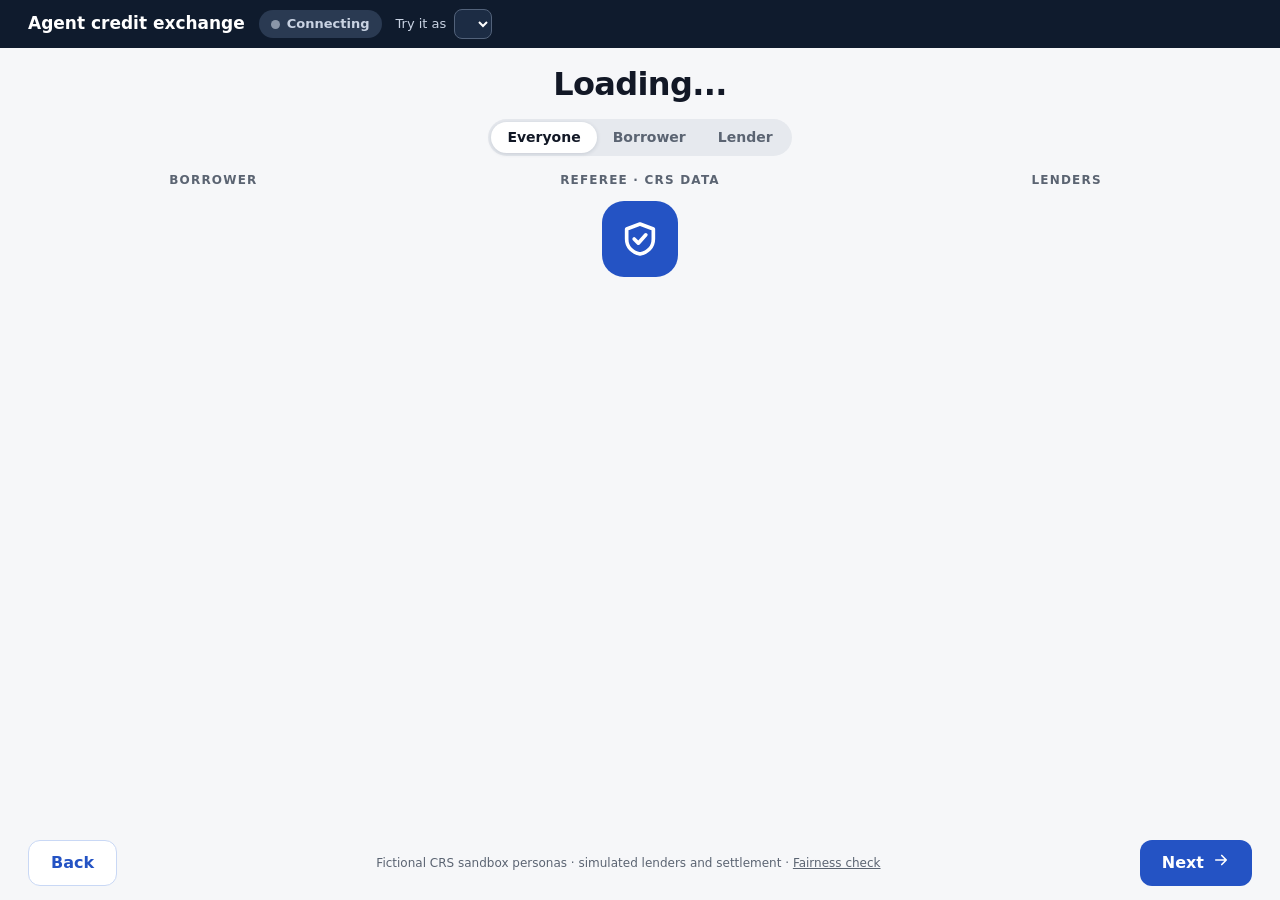
==== commit e7a8fdfd: "Phone form path also waits for the person's approval; Spanish translation note only in Spanish - Use" ====
--- a/app/static/demo.html
+++ b/app/static/demo.html
@@ -1063,7 +1063,7 @@
     Object.assign(M, {min_term: a, max_term: b, autopay: ap.checked ? 1 : 0, max_fee: fee.checked ? 0 : 150});
     go.disabled = true; go.textContent = BorrowerUI.message("Starting...");
     M.max_payment = null; M.min_amount = 3000;
-    try { await loadExchange(); } catch (err) { go.textContent = BorrowerUI.message("Couldn't reach the exchange"); go.disabled = false; go.focus(); return; }
+    try { await loadExchange(true); } catch (err) { go.textContent = BorrowerUI.message("Couldn't reach the exchange"); go.disabled = false; go.focus(); return; }
     shareWithLaptop();
     phoneRun();
   };
@@ -1281,6 +1281,8 @@
       drow(BorrowerUI.message("Monthly payment"), money(pending.preview.monthly_payment)),
       drow(BorrowerUI.message("Yearly rate"), pct(t.apr)),
       drow(BorrowerUI.message("Fee"), money(t.fee || 0))), detailDone));
+    // The person decides here, on the phone; a paired laptop only mirrors it.
+    if (new URLSearchParams(location.search).get("follow") !== "1") await formDecision(area, pending);
     resultControls(area);
     return;
   }
@@ -1313,6 +1315,36 @@
   resultControls(area);
 }
 
+
+// Form path: the agent recommended an offer; the person accepts or turns it down (the same approval the chat uses).
+async function formDecision(area, pending) {
+  const yes = h("button", {type: "button", class: "ios-btn"}, BorrowerUI.message("Accept this loan"));
+  const no = h("button", {type: "button", class: "ios-btn ghost"}, BorrowerUI.message("Not now"));
+  const row = h("div", {style: "display:flex;flex-direction:column;gap:8px"}, yes, no);
+  await add(area, row);
+  const choice = await new Promise(resolve => { yes.onclick = () => resolve(true); no.onclick = () => resolve(false); });
+  yes.disabled = no.disabled = true;
+  try { await decide(choice); } catch (err) {
+    row.replaceWith(h("div", {class: "alert"}, BorrowerUI.message("I couldn't confirm your decision with the exchange. Its status is unknown; don't assume the loan was accepted or declined.")));
+    return;
+  }
+  shareWithLaptop();
+  row.remove();
+  const deal = D.ex.deal;
+  if (deal) {
+    const t = deal.terms, dis = D.ex.events.find(x => x.kind === "disclosure");
+    logAdd(BorrowerUI.message("You → {v0}", {v0: deal.lender_name}), BorrowerUI.message("Accepted {v0}.", {v0: pct(t.apr)}), "good", "check");
+    const card = await add(area, h("div", {class: "good-card"},
+      h("div", {class: "ios-sub"}, BorrowerUI.message("{v0} · simulated lender · accepted", {v0: deal.lender_name})),
+      h("div", {class: "big-pay"}, money(dis ? dis.data.monthly_payment : monthly(t.amount, t.apr, t.term_months)), h("span", {class: "ios-sub", style: "font-size:0.9375rem"}, " / month")),
+      h("div", {}, BorrowerUI.message("{v0} at {v1} for {v2} months", {v0: money(t.amount), v1: pct(t.apr), v2: t.term_months})),
+      h("div", {class: "ios-sub", style: "color:var(--ios-blue);font-weight:600"}, BorrowerUI.message("Tap for the full breakdown"))));
+    tappable(card, detailDone); pop(card);
+  } else {
+    logAdd(BorrowerUI.message("You"), BorrowerUI.message("You turned down your agent's recommendation. Nothing was signed."), "", "robot");
+    await add(area, h("div", {class: "ios-group"}, h("div", {class: "ios-row"}, BorrowerUI.message("You turned down your agent's recommendation. Nothing was signed."))));
+  }
+}
 
 function sourceRecord(text) {
   return h("details", {class: "source-message"}, h("summary", {}, BorrowerUI.message("Original agent message")),
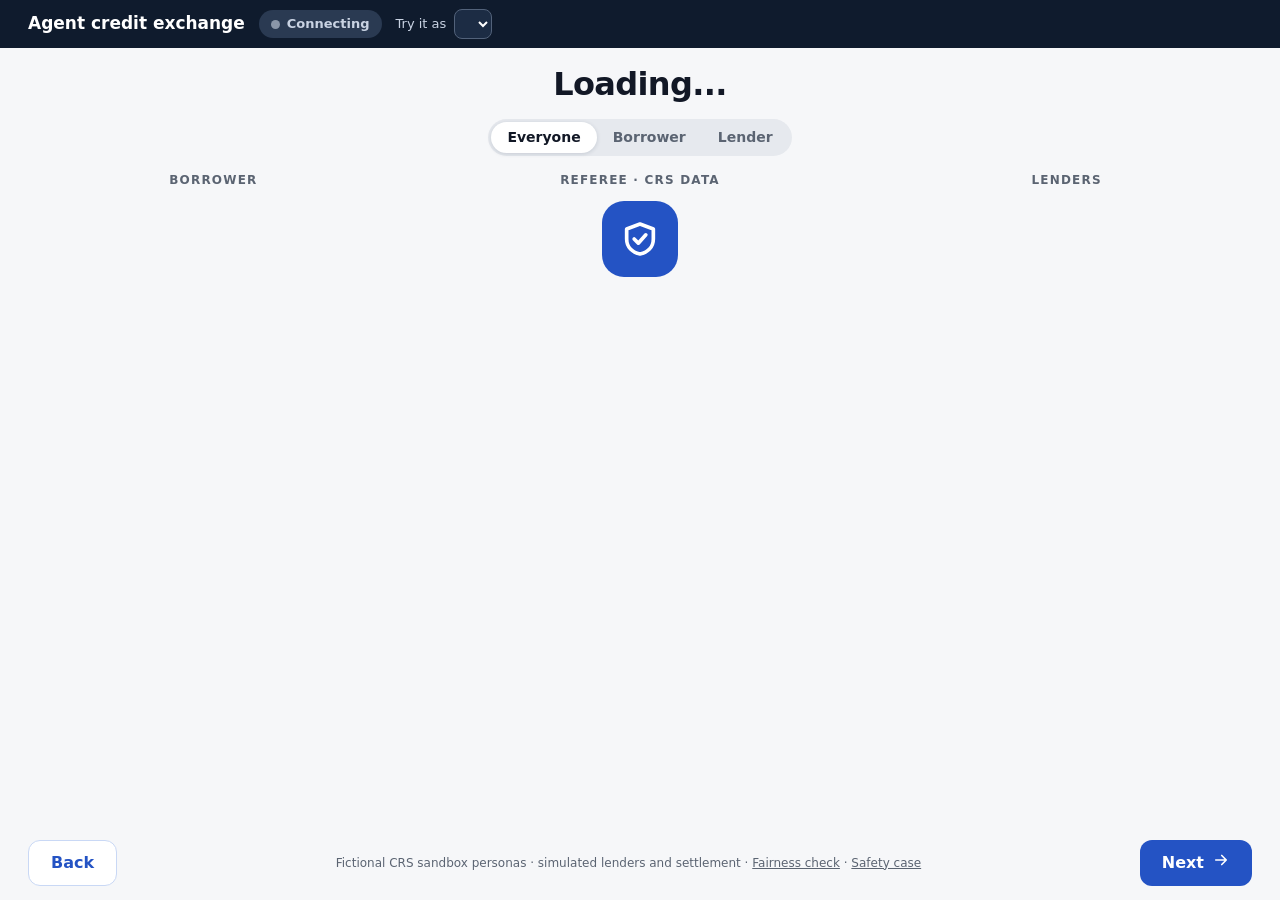
==== commit 12f59366: "Safety case: /safety runs every attack against the referee and shows the evidence - exchange/safety." ====
--- a/app/static/demo.html
+++ b/app/static/demo.html
@@ -336,7 +336,7 @@
 
 <footer>
   <button id="back" type="button">Back</button>
-  <div class="fine">Fictional CRS sandbox personas · simulated lenders and settlement · <a href="/fairness" style="color:inherit">Fairness check</a></div>
+  <div class="fine">Fictional CRS sandbox personas · simulated lenders and settlement · <a href="/fairness" style="color:inherit">Fairness check</a> · <a href="/safety" style="color:inherit">Safety case</a></div>
   <button id="next" type="button"><span id="nextLbl">Next</span><span data-icon="arrow"></span></button>
 </footer>
 <div id="fx" aria-hidden="true"></div>
